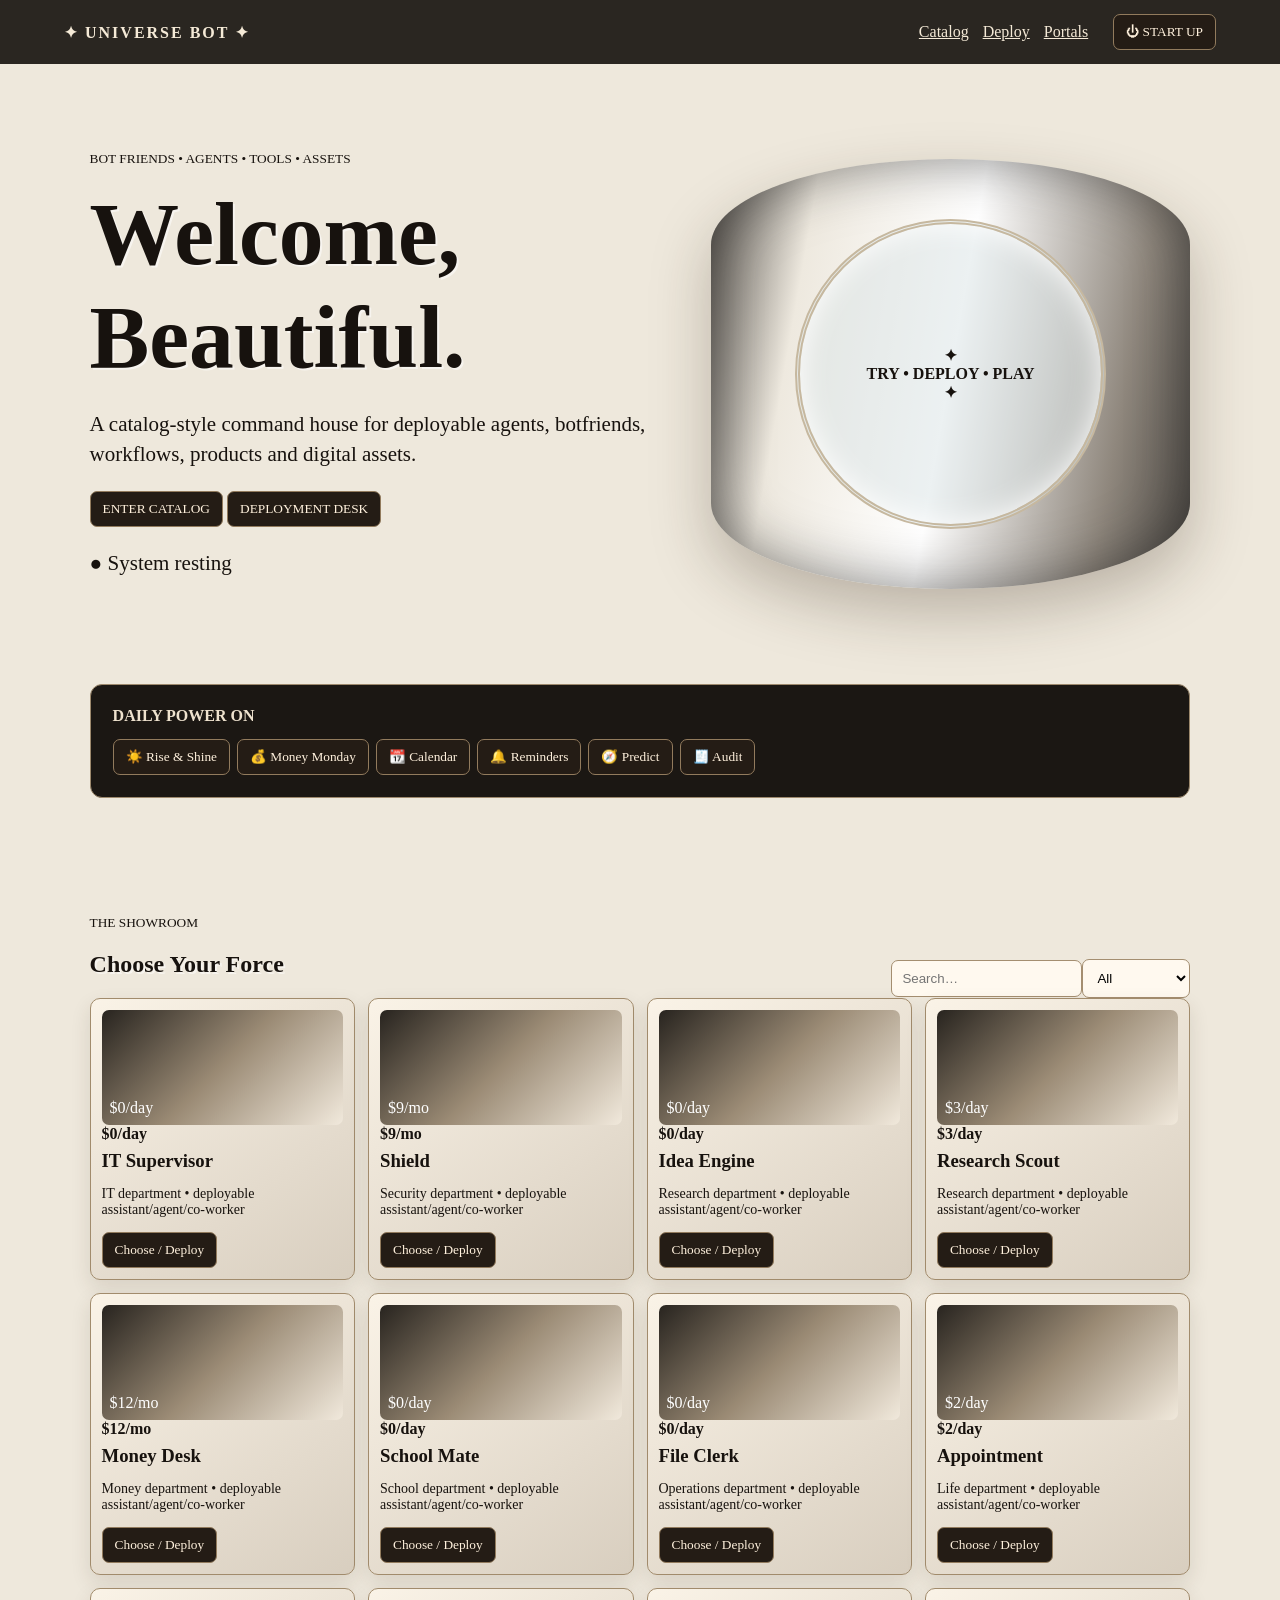
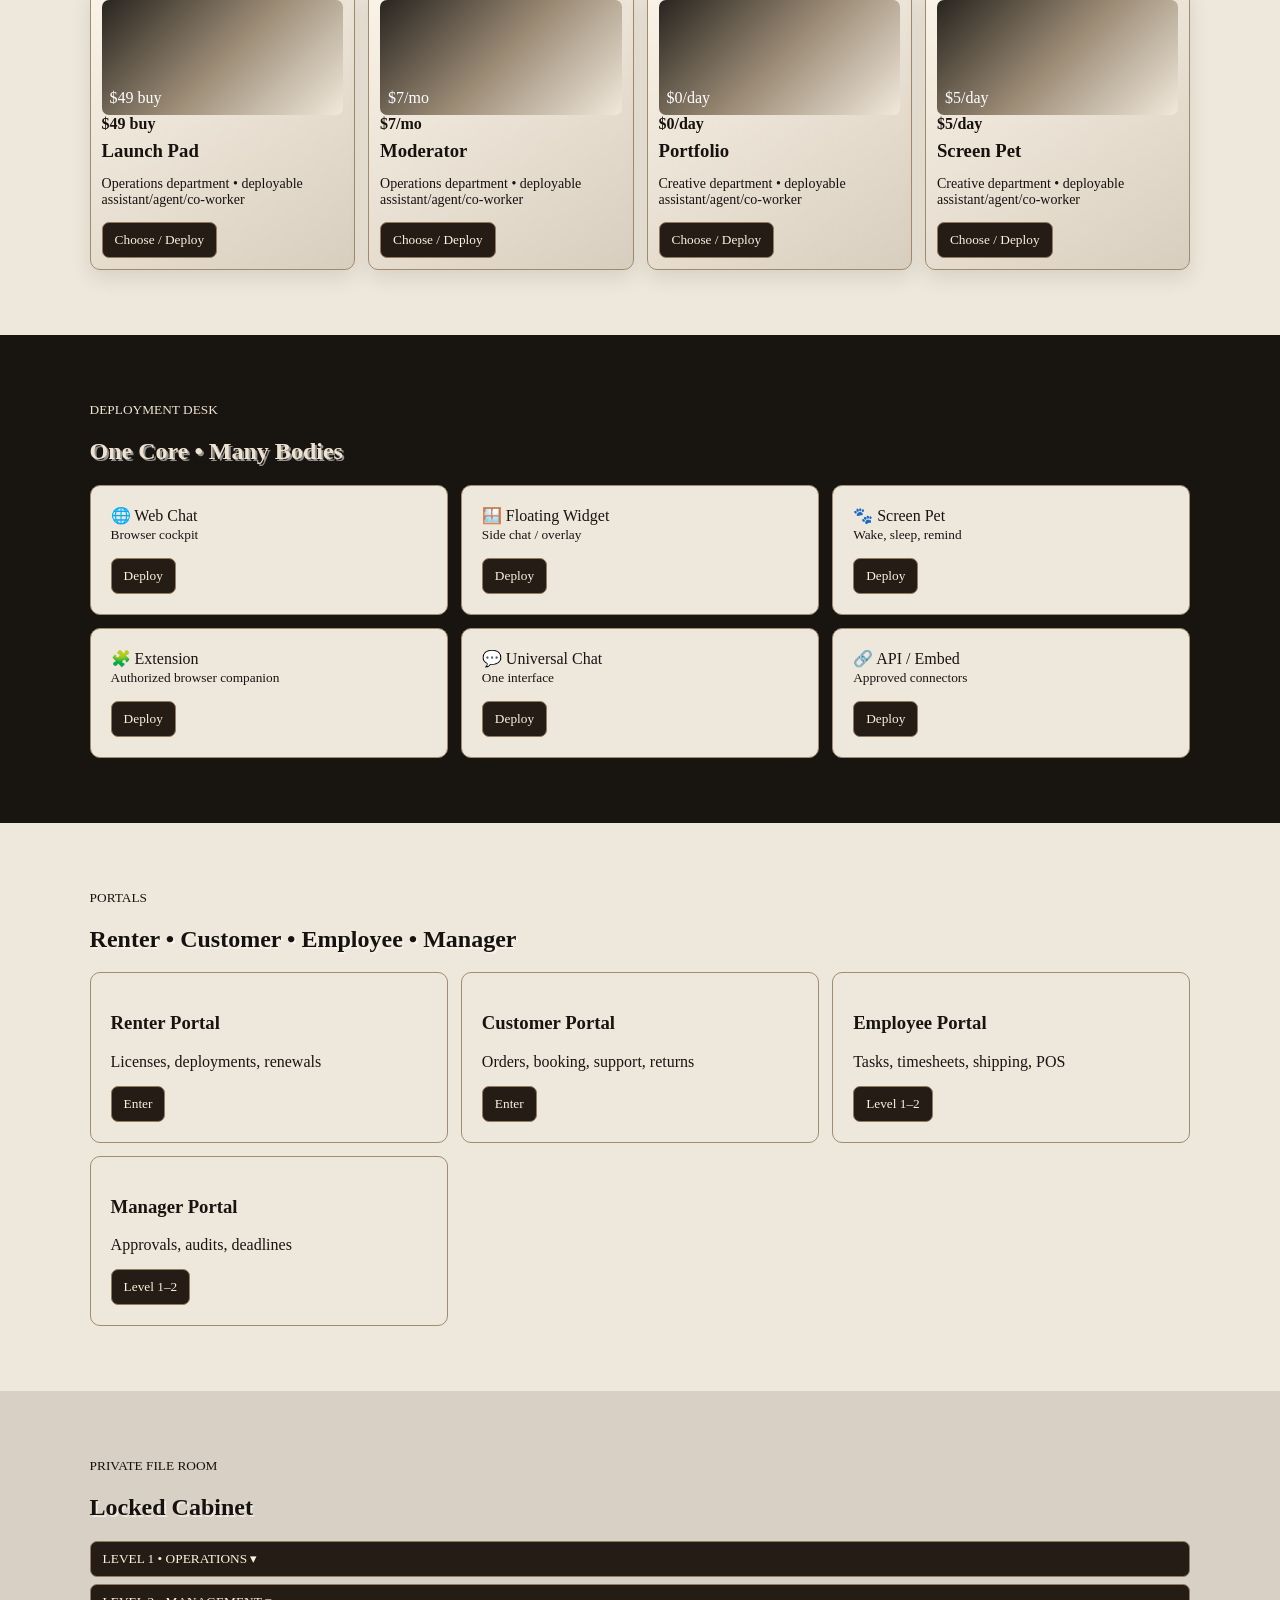
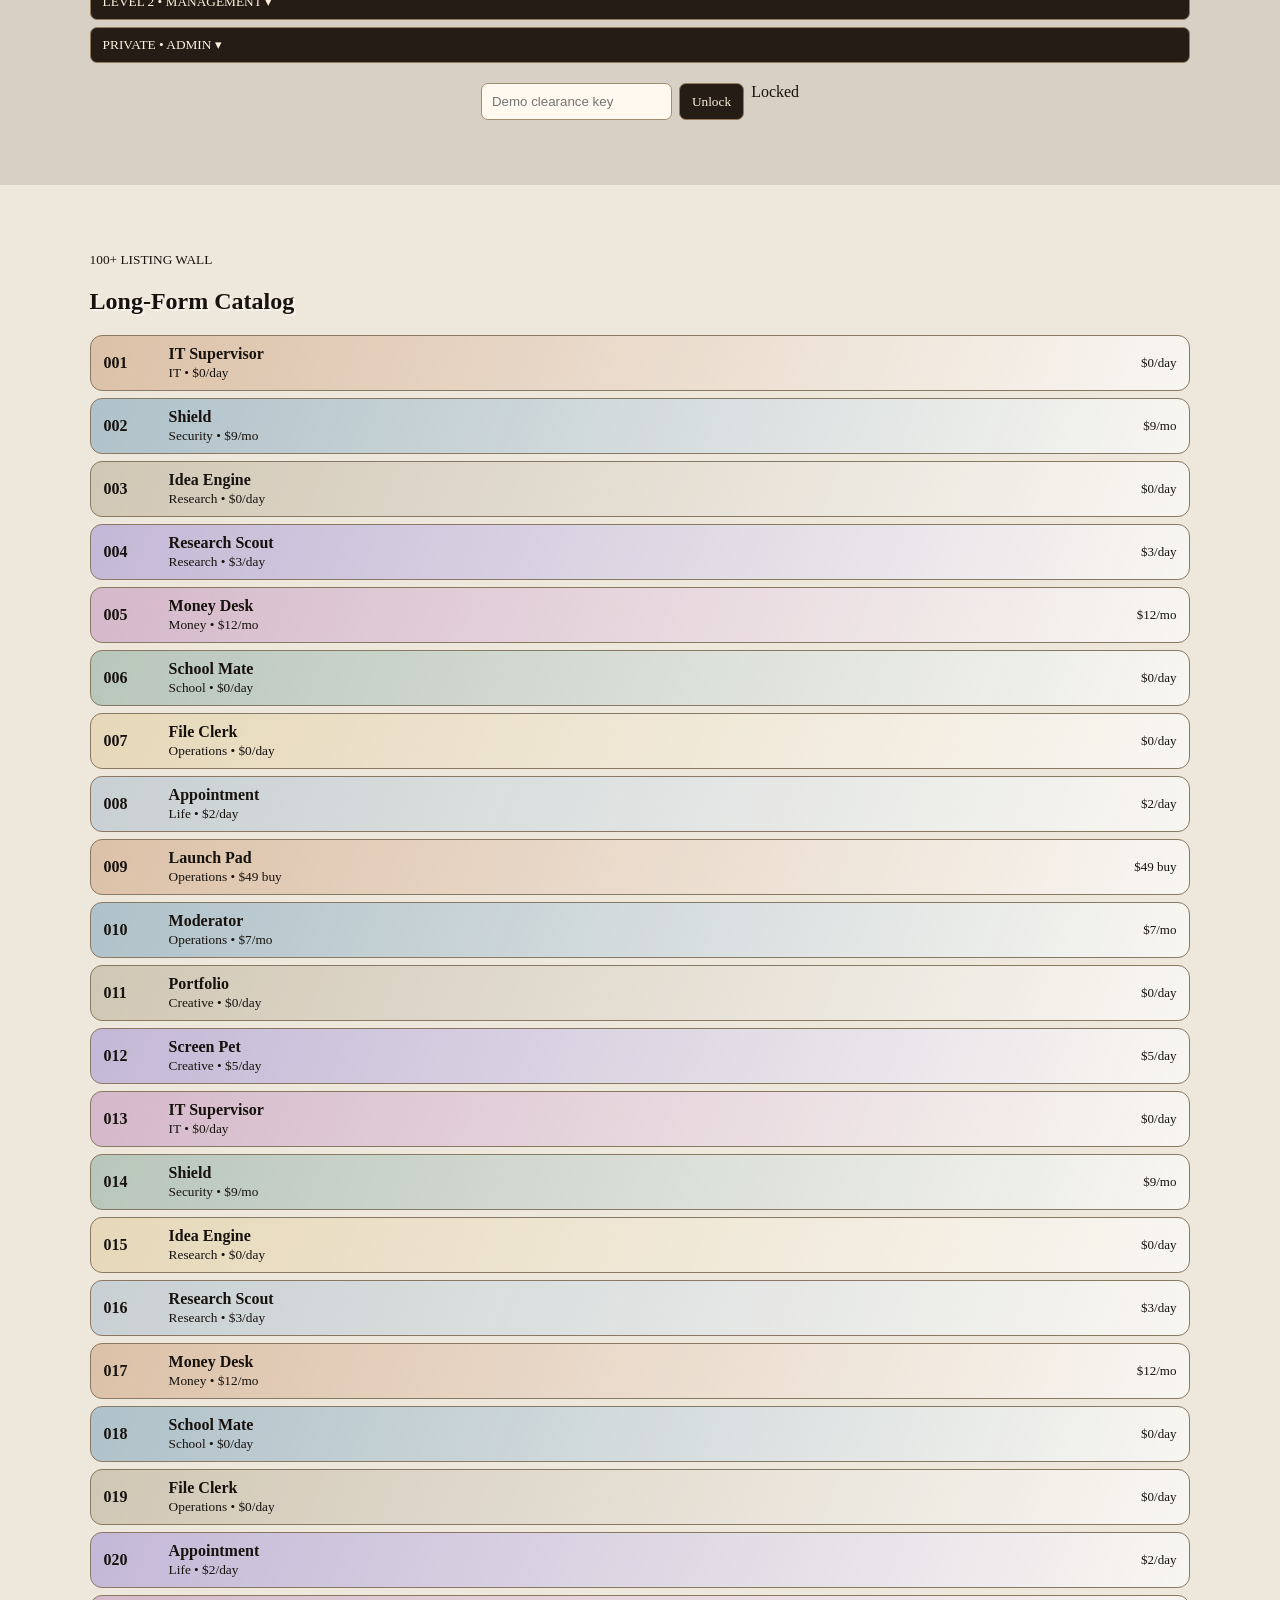
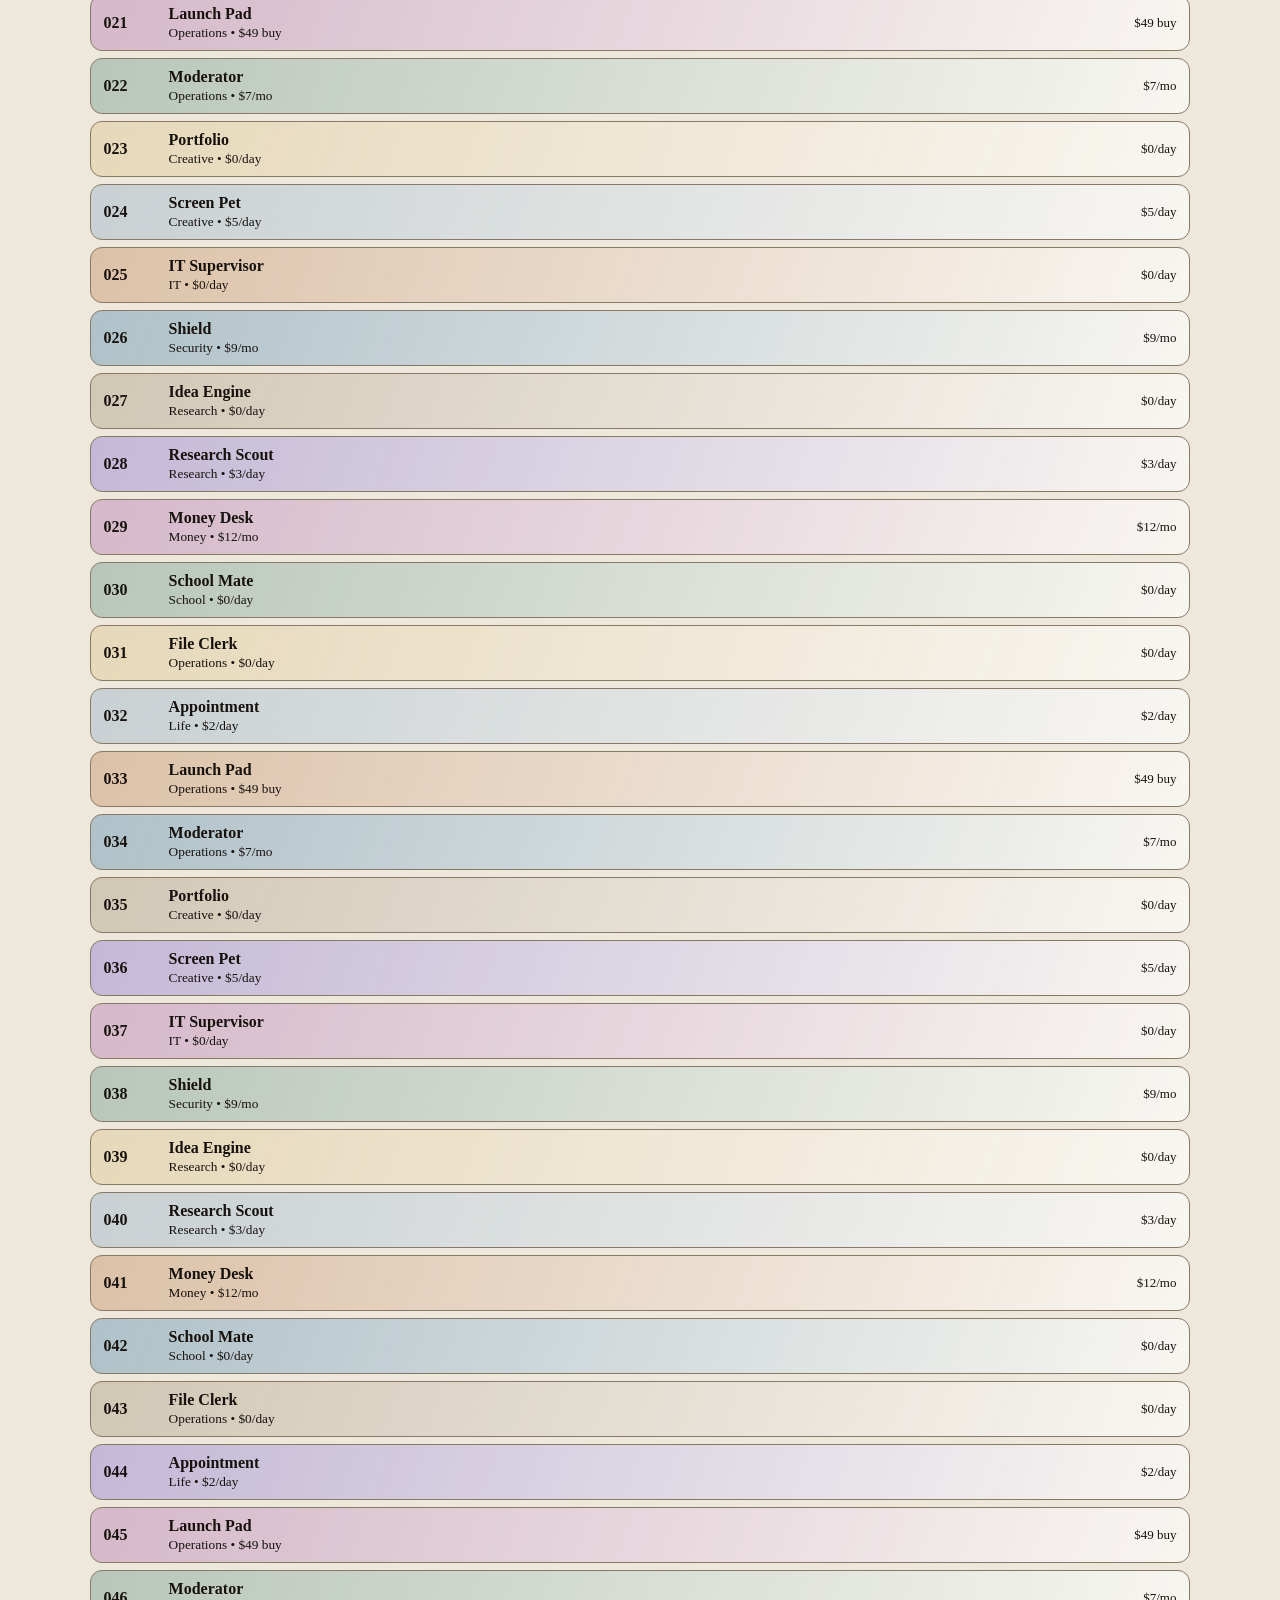
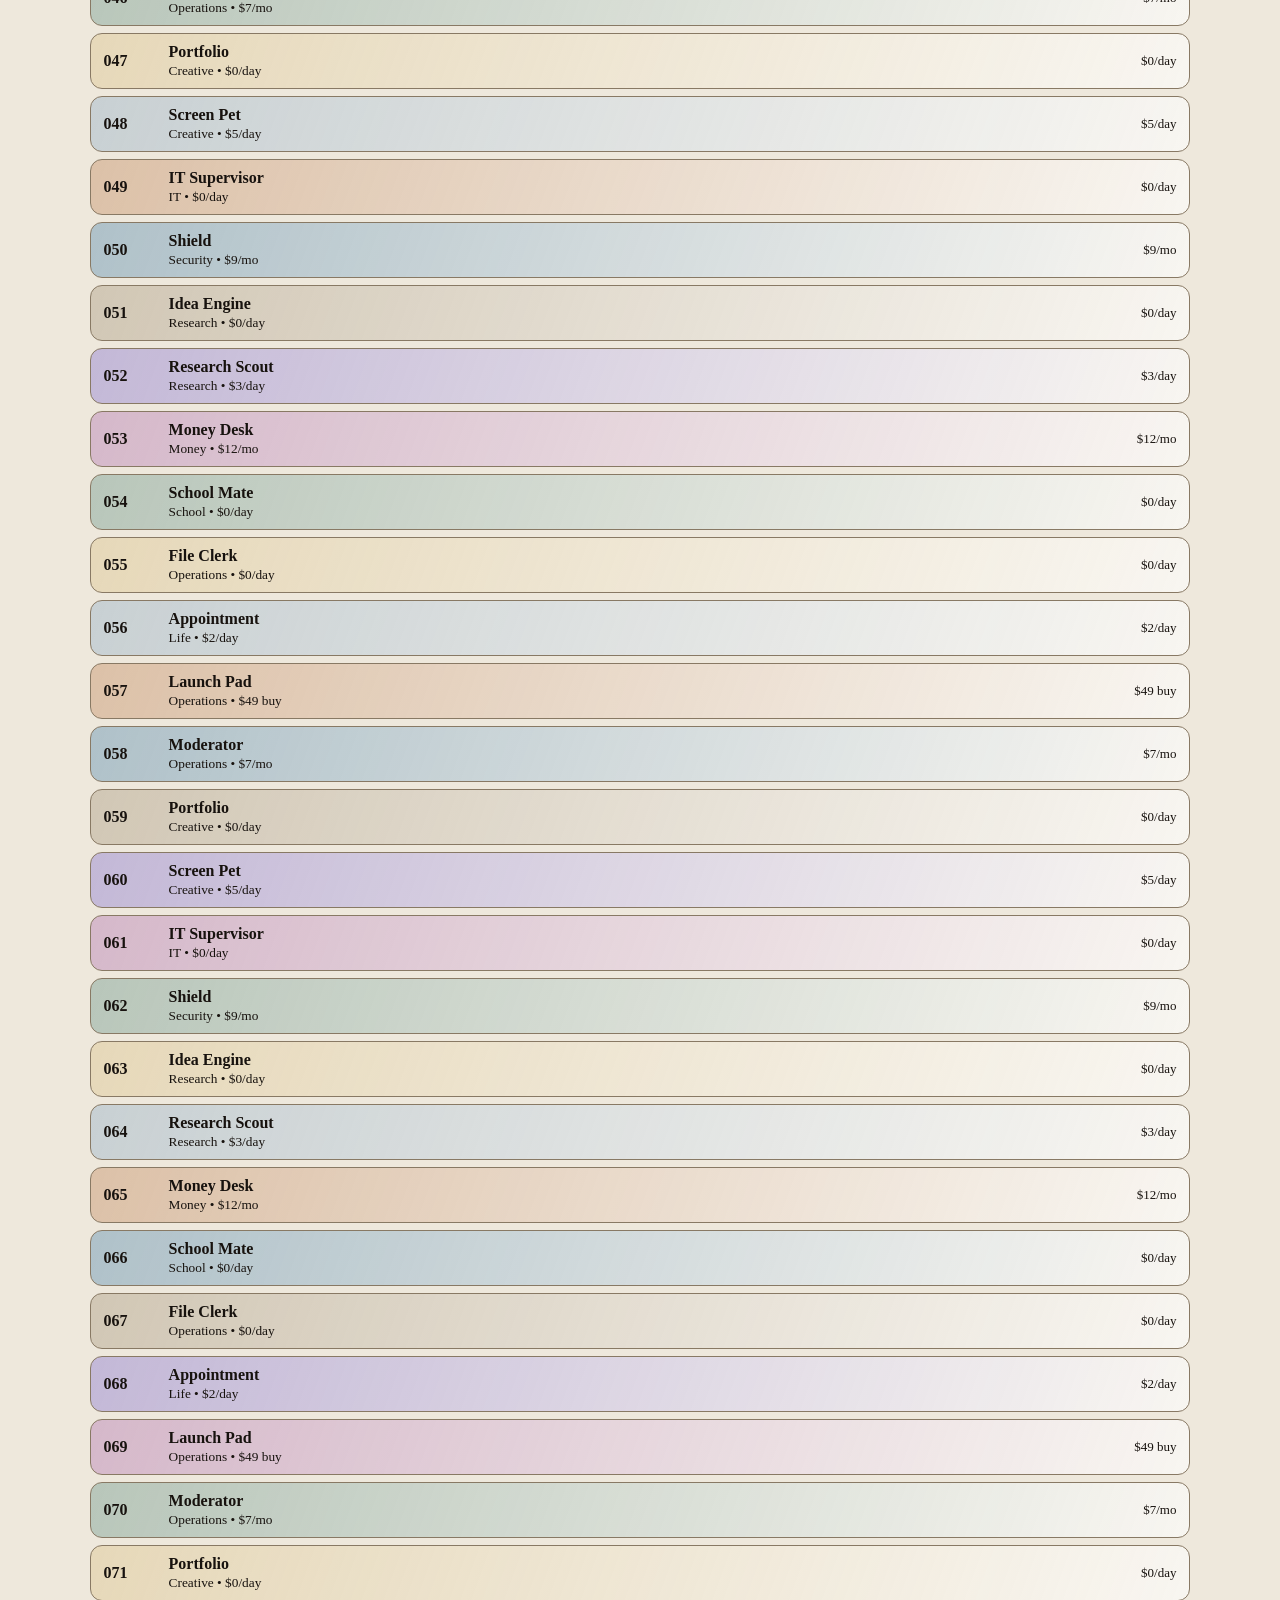
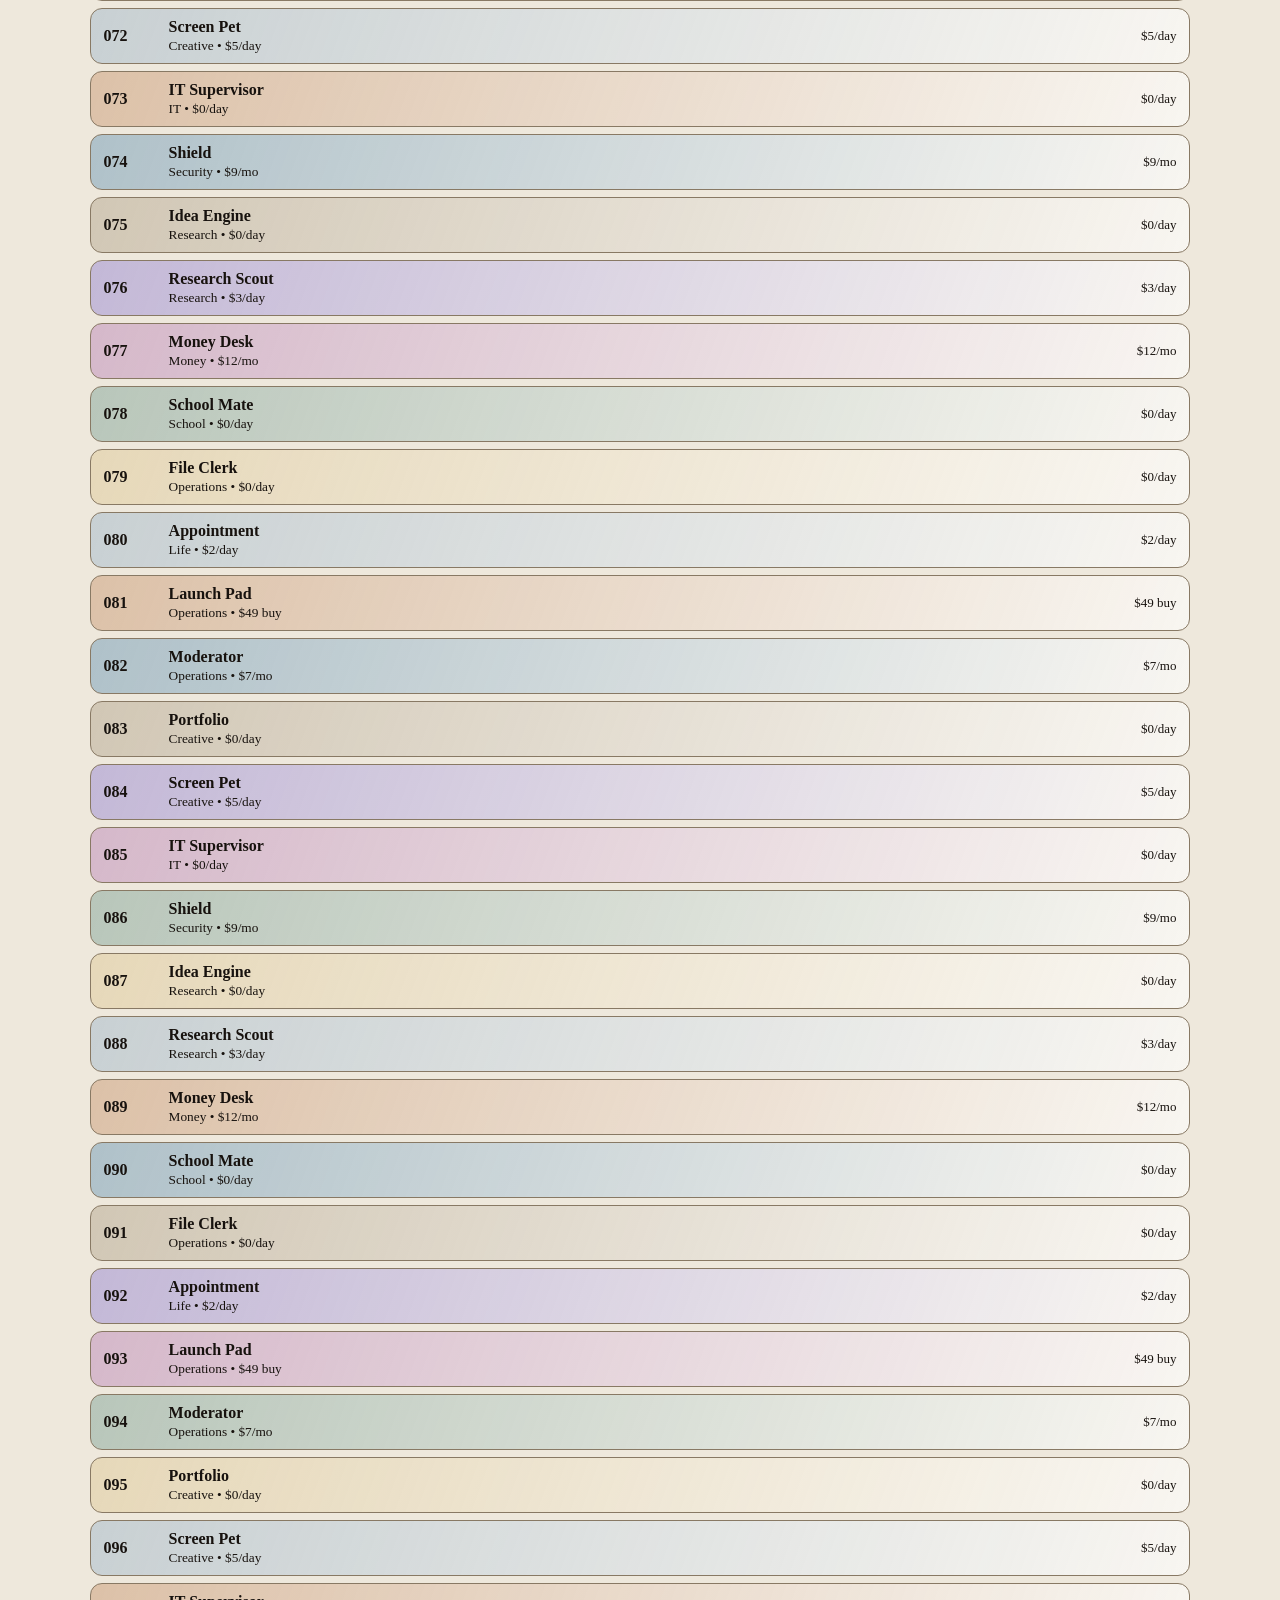
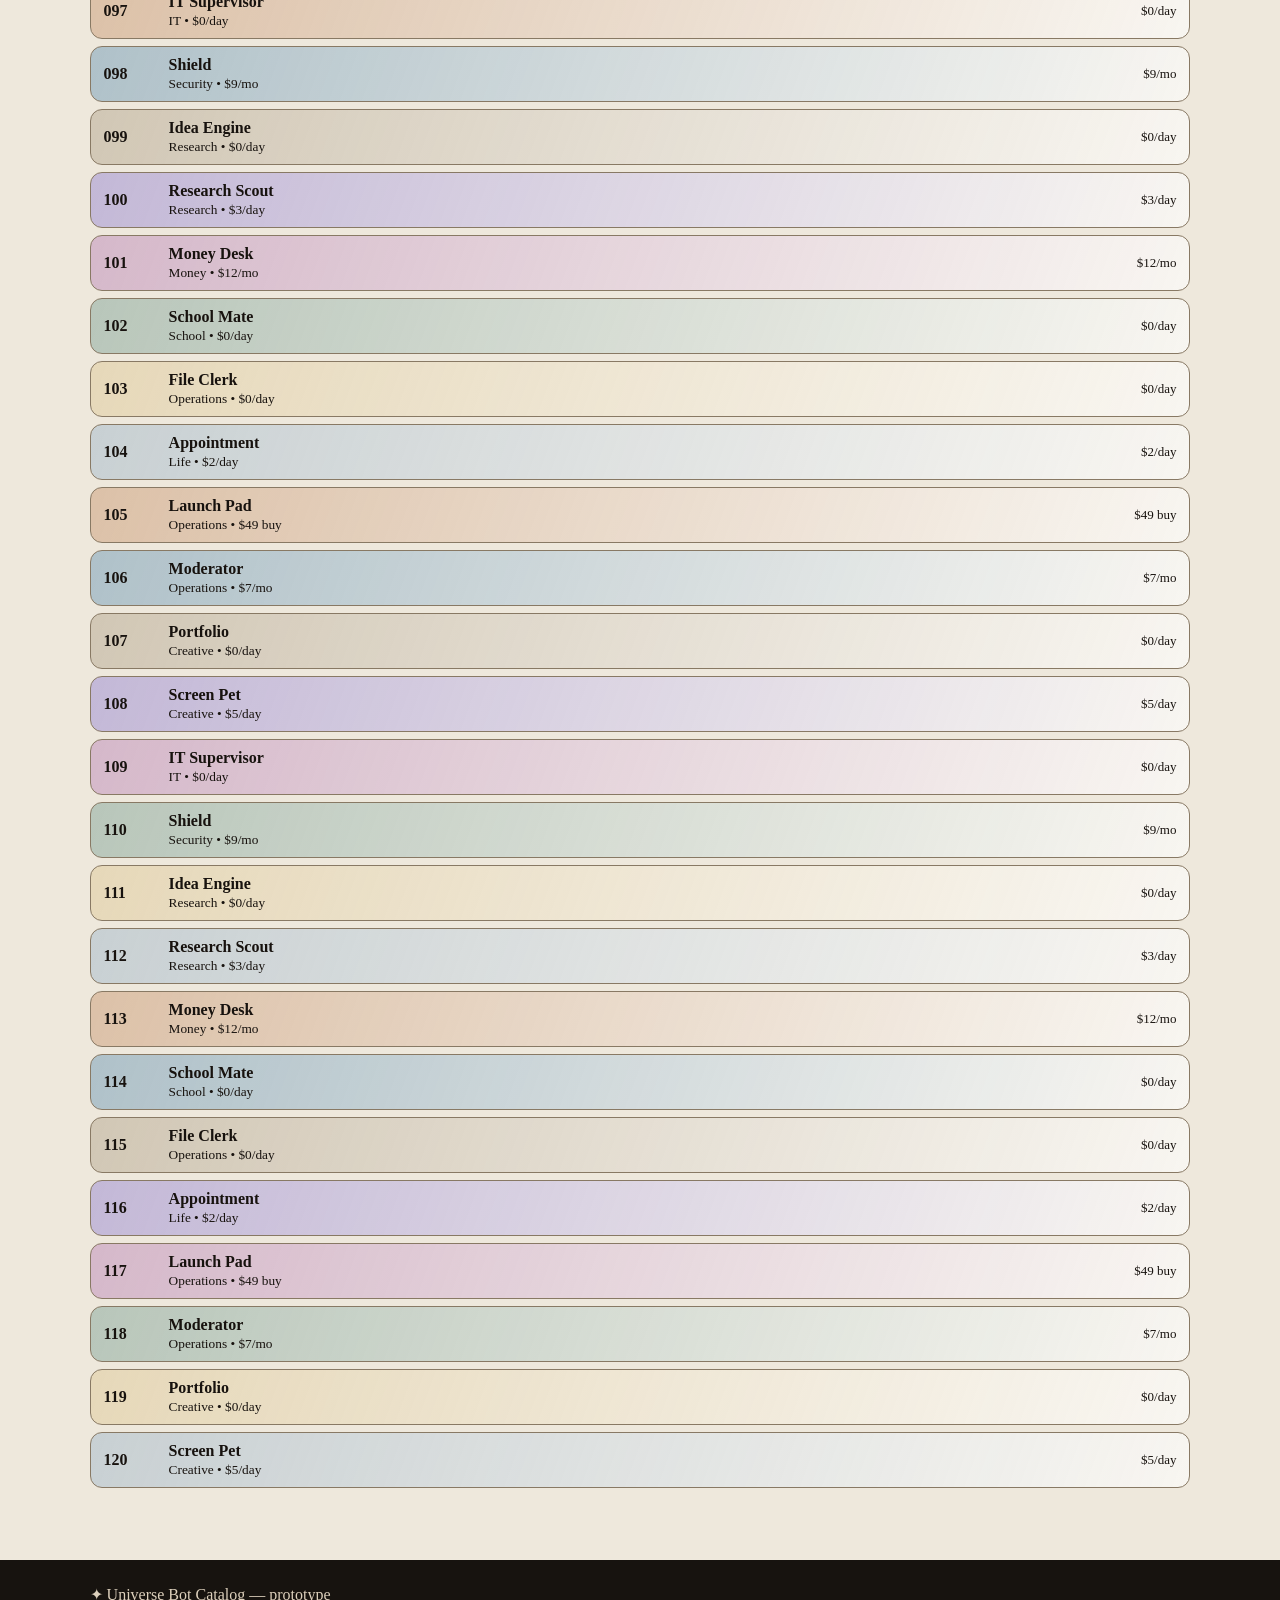
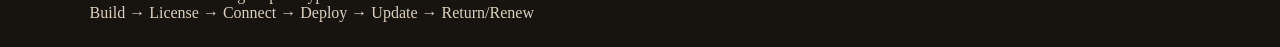
==== index.html @ 4df7a63f "Add files via upload FIRST ONE  NUMBER 1" ====
<!doctype html><html><head><meta charset="utf-8"><meta name="viewport" content="width=device-width,initial-scale=1"><title>Universe Bot Catalog</title><link rel="stylesheet" href="style.css"></head><body>
<header><b>✦ UNIVERSE BOT ✦</b><nav><a href="#catalog">Catalog</a><a href="#deploy">Deploy</a><a href="#portal">Portals</a></nav><button id="power">⏻ START UP</button></header>
<section class="hero"><div><small>BOT FRIENDS • AGENTS • TOOLS • ASSETS</small><h1>Welcome, Beautiful.</h1><p>A catalog-style command house for deployable agents, botfriends, workflows, products and digital assets.</p><button onclick="go('catalog')">ENTER CATALOG</button> <button onclick="go('deploy')">DEPLOYMENT DESK</button><p id="status">● System resting</p></div><div class="cylinder"><div>✦<br>TRY • DEPLOY • PLAY<br>✦</div></div></section>
<section class="command"><b>DAILY POWER ON</b><div><button>☀️ Rise & Shine</button><button>💰 Money Monday</button><button>📆 Calendar</button><button>🔔 Reminders</button><button>🧭 Predict</button><button>🧾 Audit</button></div></section>
<section id="catalog"><div class="head"><div><small>THE SHOWROOM</small><h2>Choose Your Force</h2></div><div><input id="q" placeholder="Search…"><select id="cat"><option value="">All</option><option>IT</option><option>Security</option><option>Research</option><option>Money</option><option>School</option><option>Operations</option><option>Creative</option><option>Life</option></select></div></div><div class="cards" id="cards"></div></section>
<section id="deploy" class="dark"><small>DEPLOYMENT DESK</small><h2>One Core • Many Bodies</h2><div class="grid"><article>🌐 Web Chat<br><small>Browser cockpit</small><button>Deploy</button></article><article>🪟 Floating Widget<br><small>Side chat / overlay</small><button>Deploy</button></article><article>🐾 Screen Pet<br><small>Wake, sleep, remind</small><button>Deploy</button></article><article>🧩 Extension<br><small>Authorized browser companion</small><button>Deploy</button></article><article>💬 Universal Chat<br><small>One interface</small><button>Deploy</button></article><article>🔗 API / Embed<br><small>Approved connectors</small><button>Deploy</button></article></div></section>
<section id="portal"><small>PORTALS</small><h2>Renter • Customer • Employee • Manager</h2><div class="grid"><article><h3>Renter Portal</h3>Licenses, deployments, renewals<button>Enter</button></article><article><h3>Customer Portal</h3>Orders, booking, support, returns<button>Enter</button></article><article><h3>Employee Portal</h3>Tasks, timesheets, shipping, POS<button>Level 1–2</button></article><article><h3>Manager Portal</h3>Approvals, audits, deadlines<button>Level 1–2</button></article></div></section>
<section class="cabinet"><small>PRIVATE FILE ROOM</small><h2>Locked Cabinet</h2><div id="drawers"></div><div class="clear"><input id="key" type="password" placeholder="Demo clearance key"><button id="unlock">Unlock</button><span id="msg">Locked</span></div></section>
<section><small>100+ LISTING WALL</small><h2>Long-Form Catalog</h2><div id="listings"></div></section>
<footer>✦ Universe Bot Catalog — prototype<br>Build → License → Connect → Deploy → Update → Return/Renew</footer>
<script src="app.js"></script></body></html>
---- style.css ----
*{box-sizing:border-box}html{scroll-behavior:smooth}body{margin:0;background:#eee8dc;color:#17120e;font-family:Georgia,serif}header{position:sticky;top:0;z-index:5;display:flex;gap:18px;align-items:center;padding:14px 5%;background:#17130fe8;color:#f5ead7}header b{margin-right:auto;letter-spacing:2px}header a{color:#f5ead7;margin:0 7px}button{background:#241c15;color:#fff1dd;border:1px solid #927b5d;border-radius:7px;padding:9px 12px;cursor:pointer;font-family:inherit}.hero{min-height:620px;display:grid;grid-template-columns:1.1fr .9fr;gap:35px;align-items:center;padding:70px 7%}.hero h1,h2{font-family:Georgia,serif;text-shadow:2px 2px #fff8}.hero h1{font-size:clamp(48px,7vw,90px);margin:15px 0}.hero p{font-size:21px;line-height:1.45}.cylinder{height:430px;border-radius:50%/20%;background:linear-gradient(100deg,#55504a,#eee9df 20%,#fff 50%,#8f877d 82%,#4b4742);display:grid;place-items:center;box-shadow:inset 0 0 55px #2228,0 25px 60px #30201444}.cylinder div{width:65%;height:72%;border-radius:50%;display:grid;place-content:center;text-align:center;background:#dce5e788;border:5px double #c6b89f;box-shadow:inset 0 0 30px #fff;font-weight:bold}.command{margin:0 7% 50px;padding:22px;background:#1b1713;color:#eee2ce;border:1px solid #9d896d;border-radius:12px}.command div{display:flex;gap:7px;flex-wrap:wrap;margin-top:14px}section{padding:65px 7%}.head{display:flex;justify-content:space-between;align-items:end;gap:20px}.head input,.head select,.clear input{padding:10px;border:1px solid #a48e70;border-radius:7px;background:#fff9ef}.cards{display:grid;grid-template-columns:repeat(4,1fr);gap:13px}.card{padding:11px;background:linear-gradient(145deg,#faf3e7,#d8cebf);border:1px solid #a18b6c;border-radius:10px;box-shadow:0 8px 20px #3827171f}.thumb{height:115px;border-radius:7px;background:linear-gradient(135deg,#28241f,#9b8b75,#f1e9dc);display:flex;align-items:end;padding:8px;color:white}.card h3{margin:7px 0 3px}.card p{font-size:14px}.dark{background:#181410;color:#eee3d1}.grid{display:grid;grid-template-columns:repeat(3,1fr);gap:13px}.grid article{background:#eee7dc;color:#181410;padding:20px;border:1px solid #a08c70;border-radius:10px;min-height:130px}.grid button{display:block;margin-top:15px}.cabinet{background:#d8d0c4}.drawer{margin:7px 0}.drawer button{width:100%;text-align:left}.drawer div{display:none;padding:12px;background:#f5eee2;border:1px solid #a18d70}.drawer.open div{display:grid;grid-template-columns:repeat(2,1fr);gap:8px}.clear{display:flex;justify-content:center;gap:7px;margin-top:20px;flex-wrap:wrap}.listing{display:grid;grid-template-columns:55px 1fr 150px;gap:10px;align-items:center;padding:9px 13px;margin:7px 0;border:1px solid #887964;border-radius:12px;min-height:56px}.listing strong{font-weight:bold}.listing .price{text-align:right;font-size:13px}footer{padding:25px 7%;background:#17130f;color:#ddd0bc;display:flex;justify-content:space-between}@media(max-width:900px){.hero{grid-template-columns:1fr}.cards{grid-template-columns:repeat(2,1fr)}.grid{grid-template-columns:1fr 1fr}}@media(max-width:600px){.cards,.grid{grid-template-columns:1fr}.head{flex-direction:column;align-items:start}.hero{padding:45px 5%}section{padding:50px 5%}.listing{grid-template-columns:40px 1fr}.listing .price{text-align:left;grid-column:2}footer{display:block}}
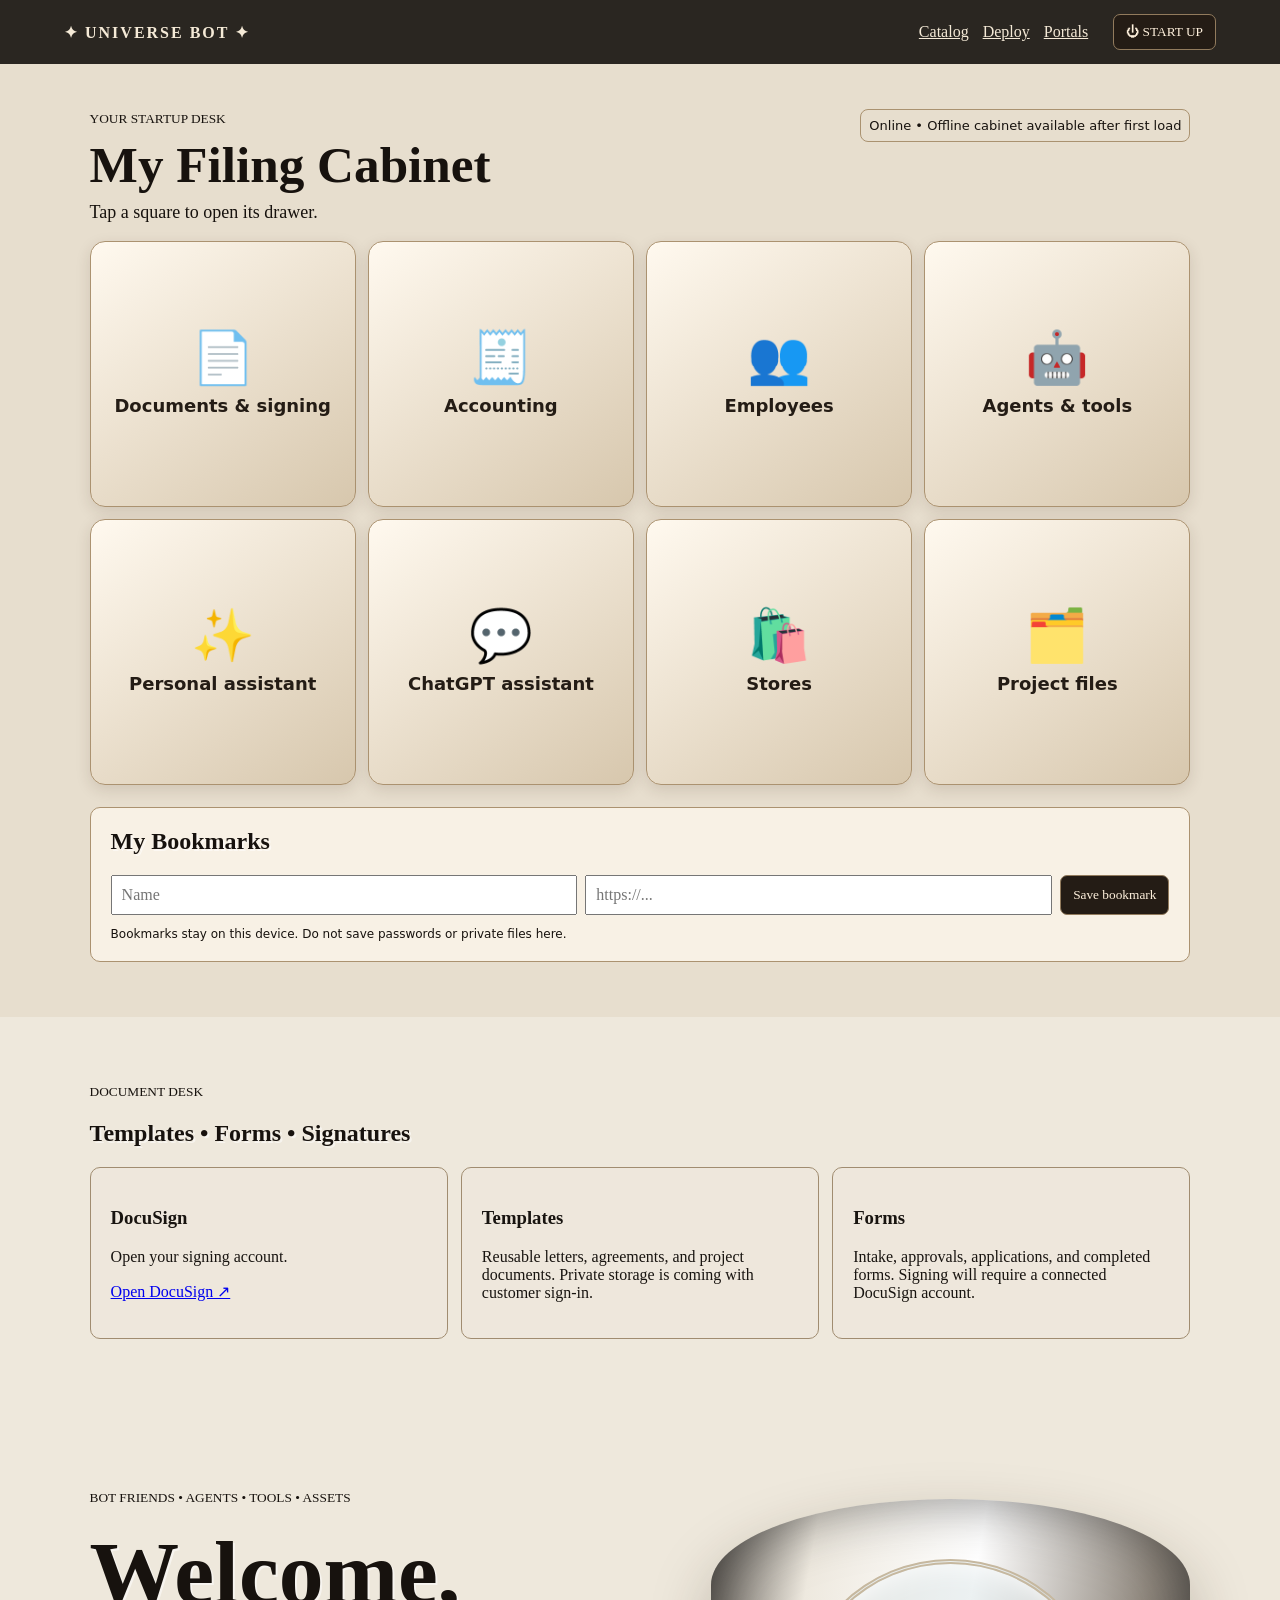
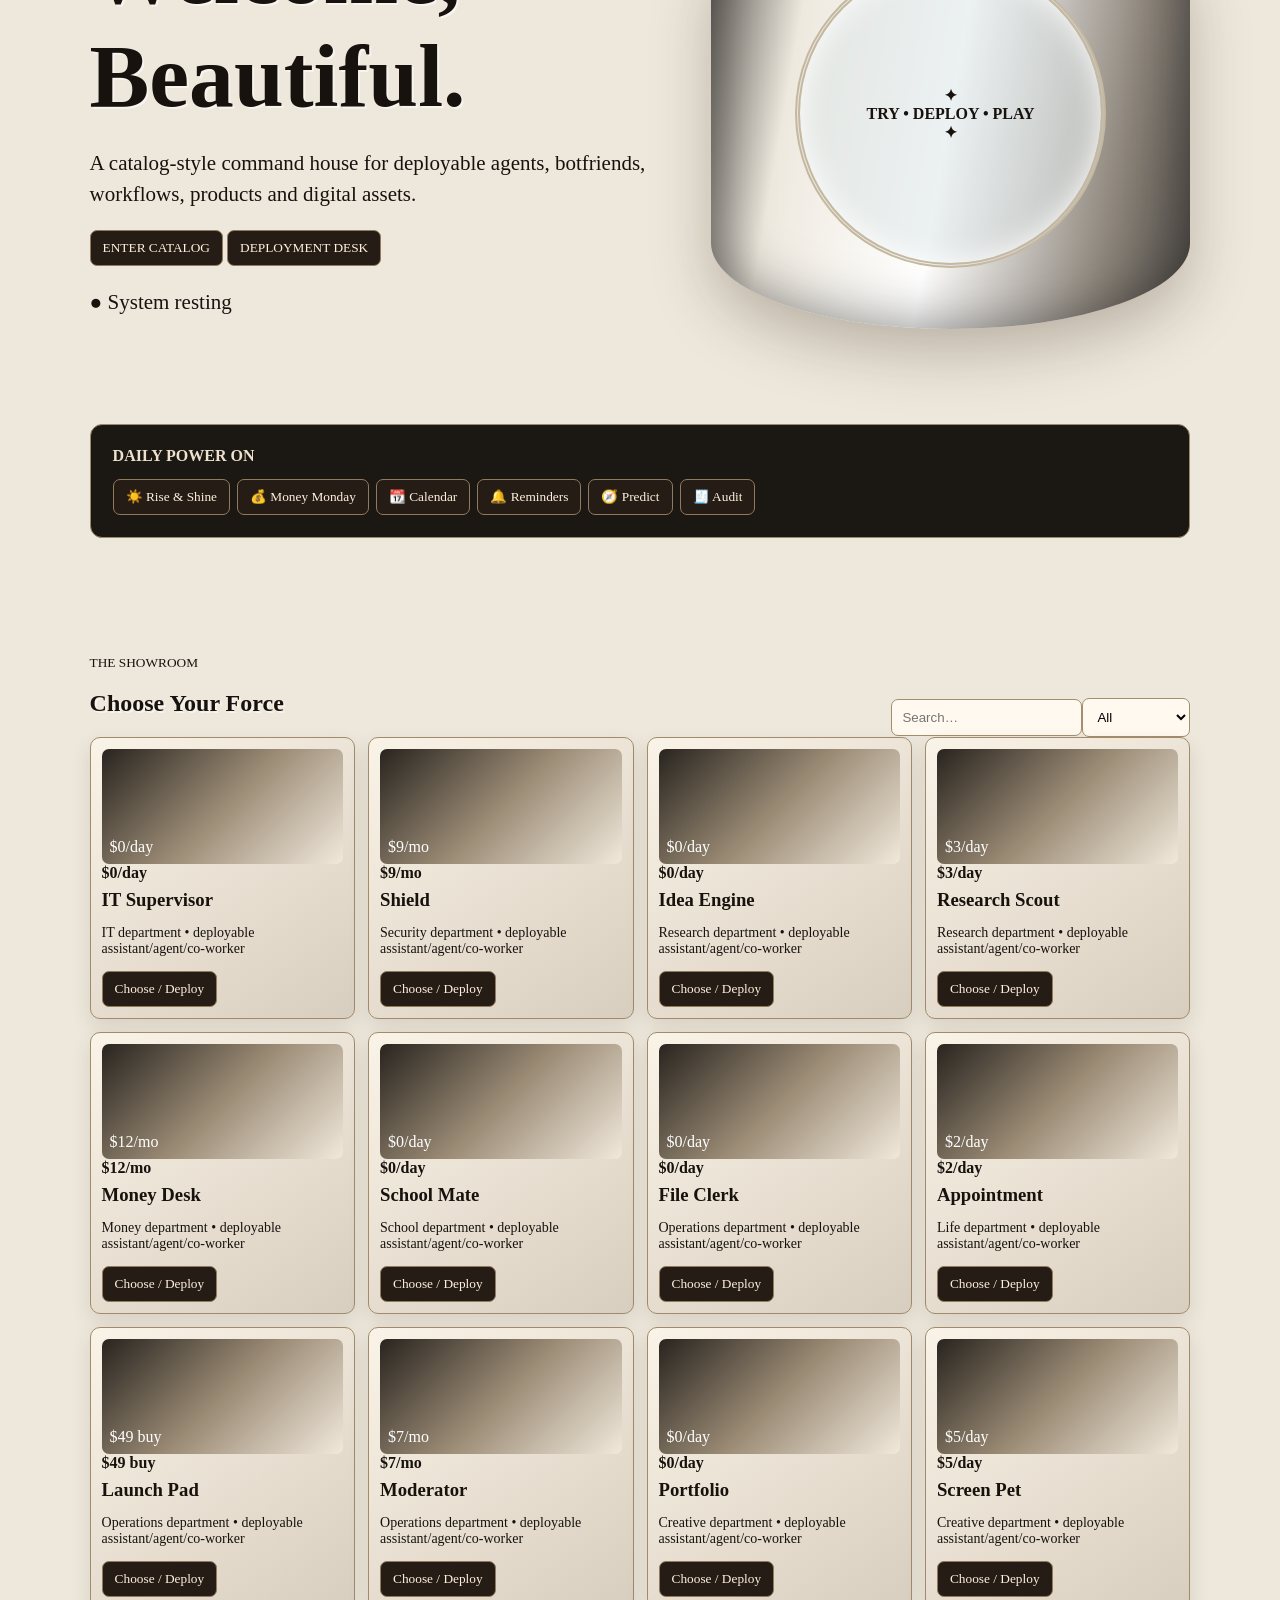
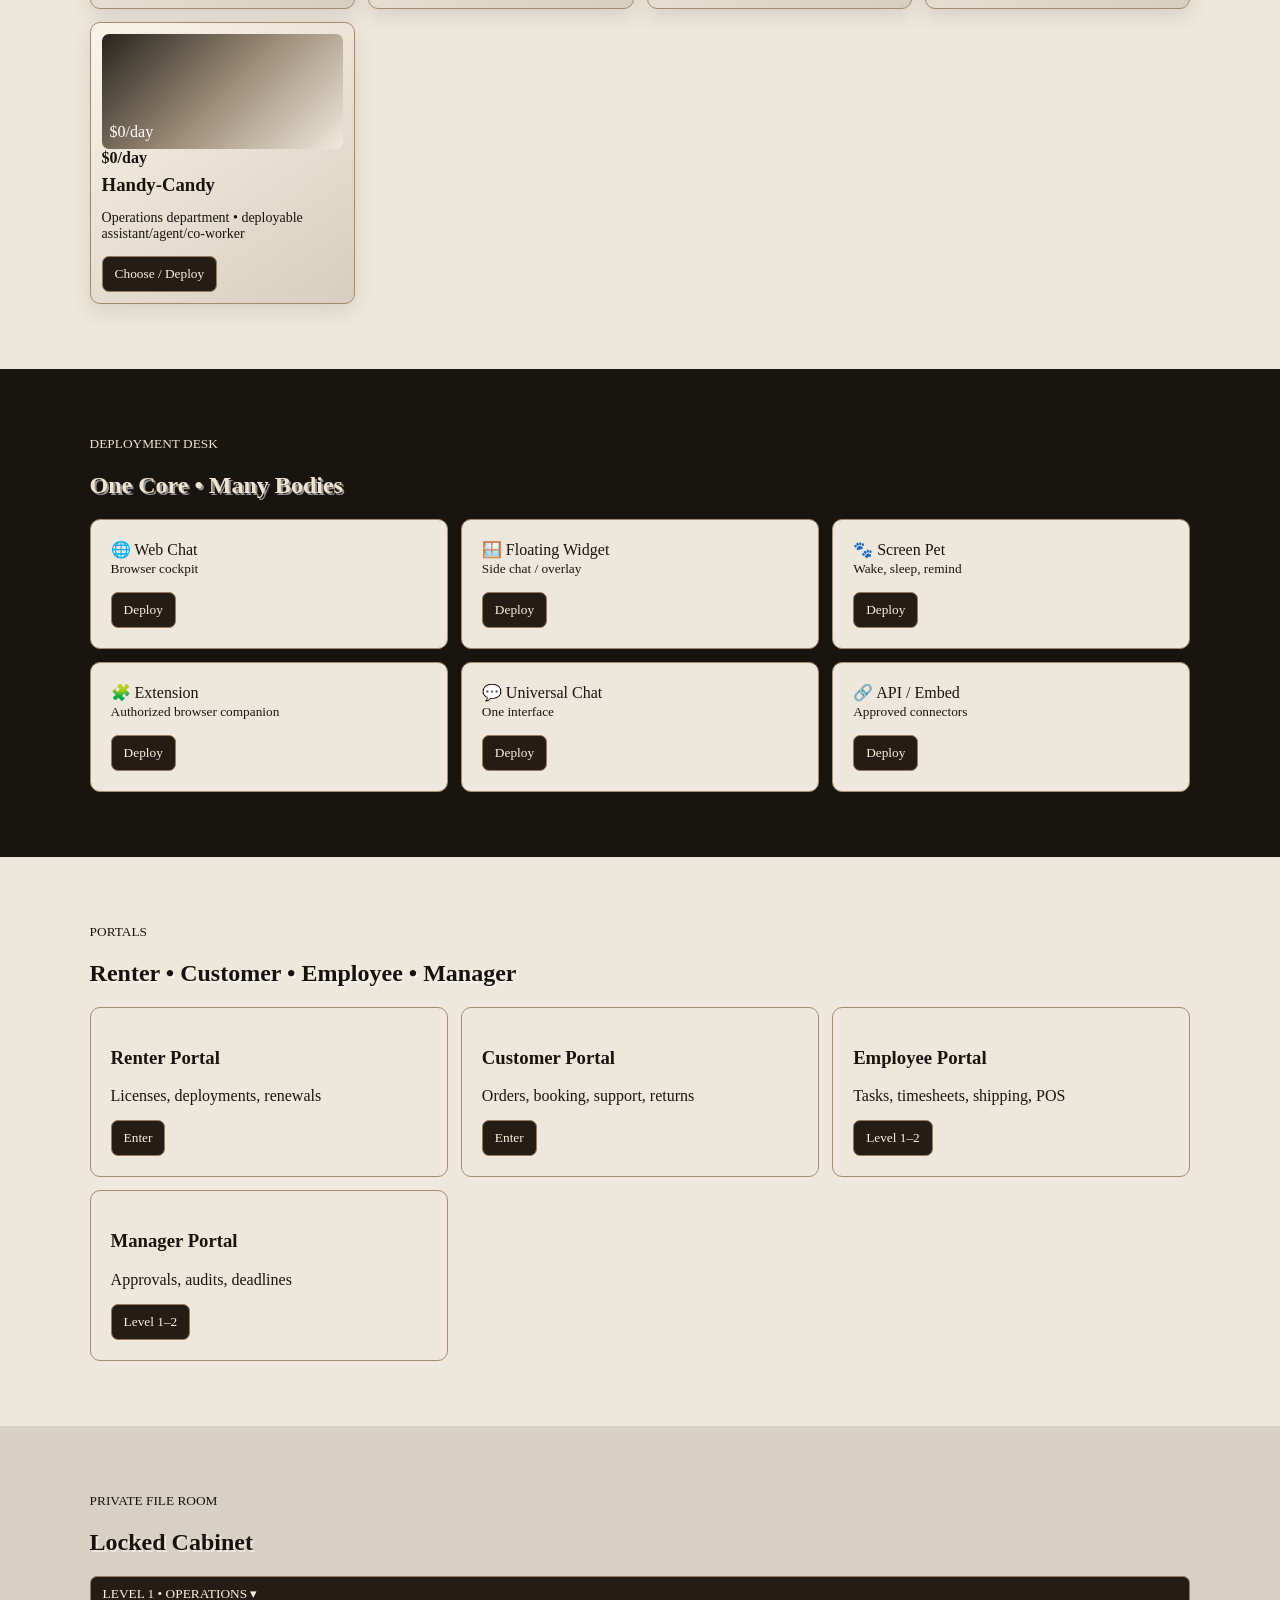
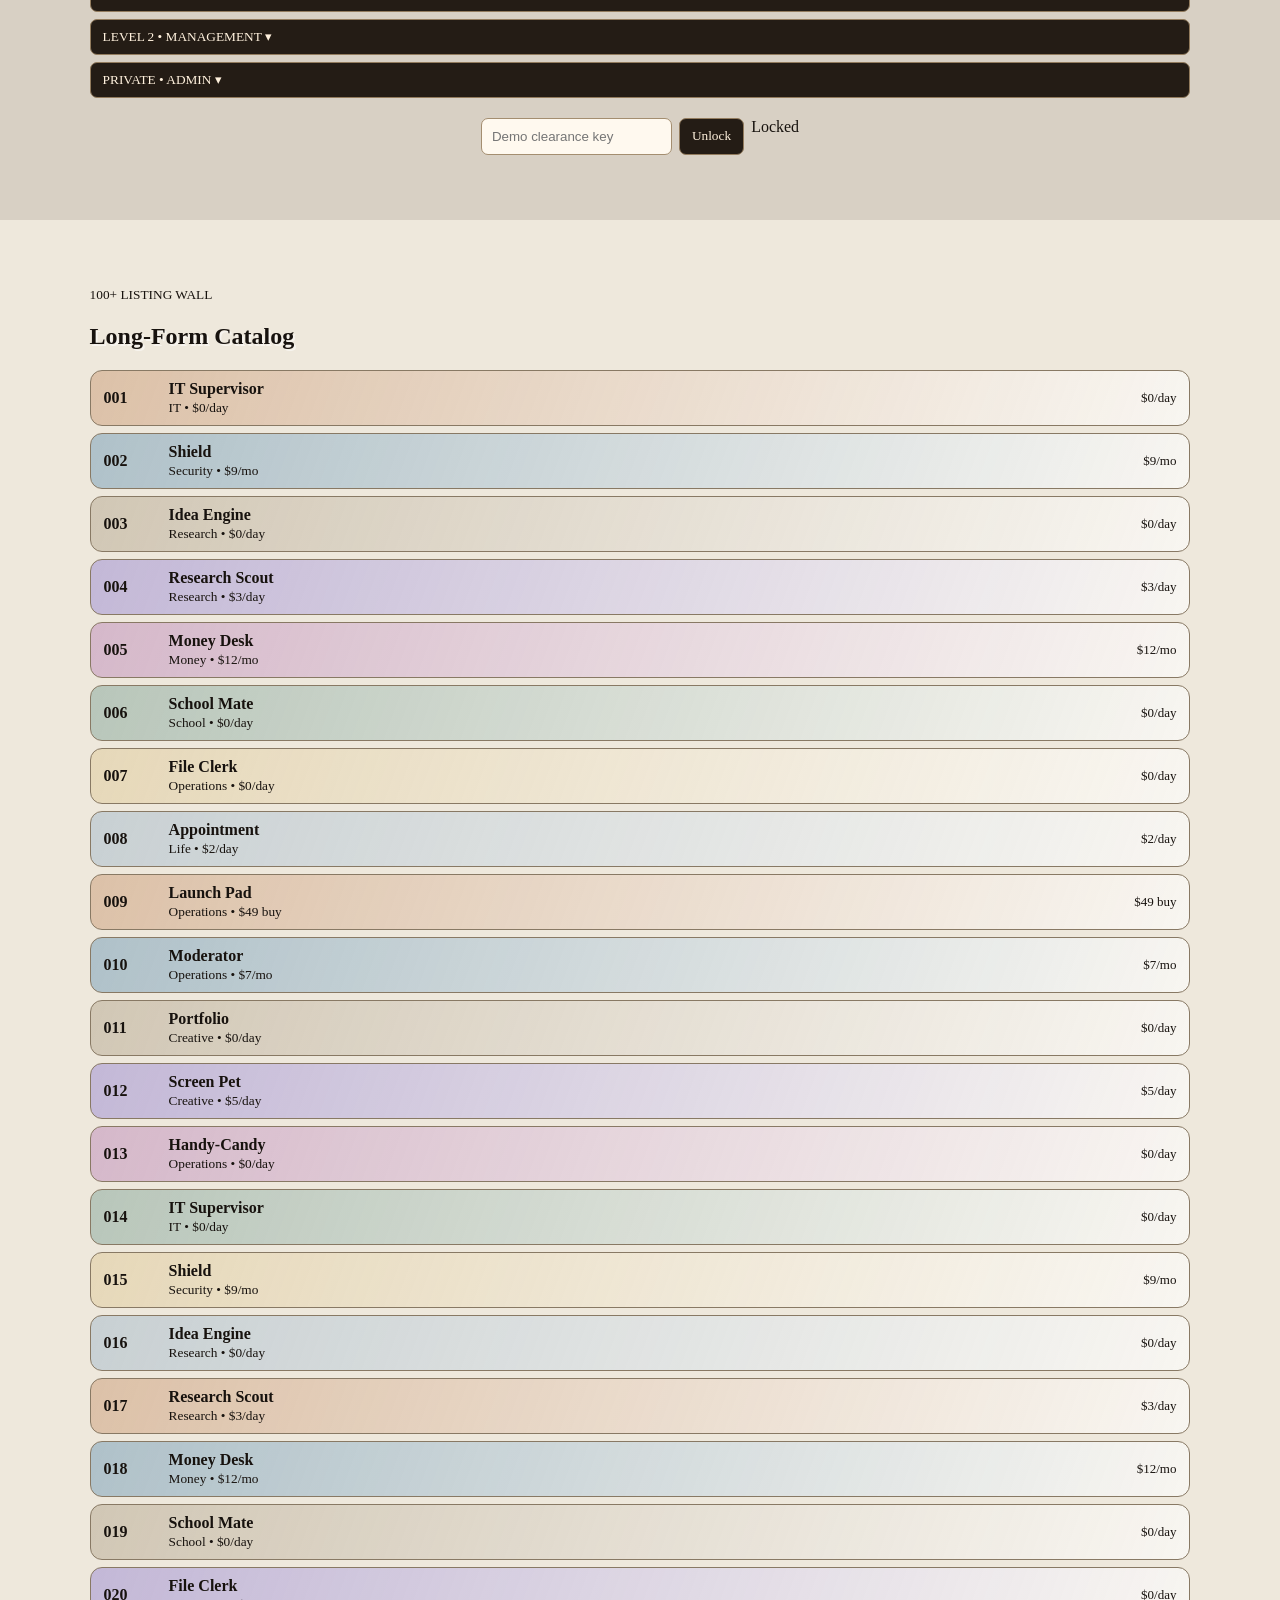
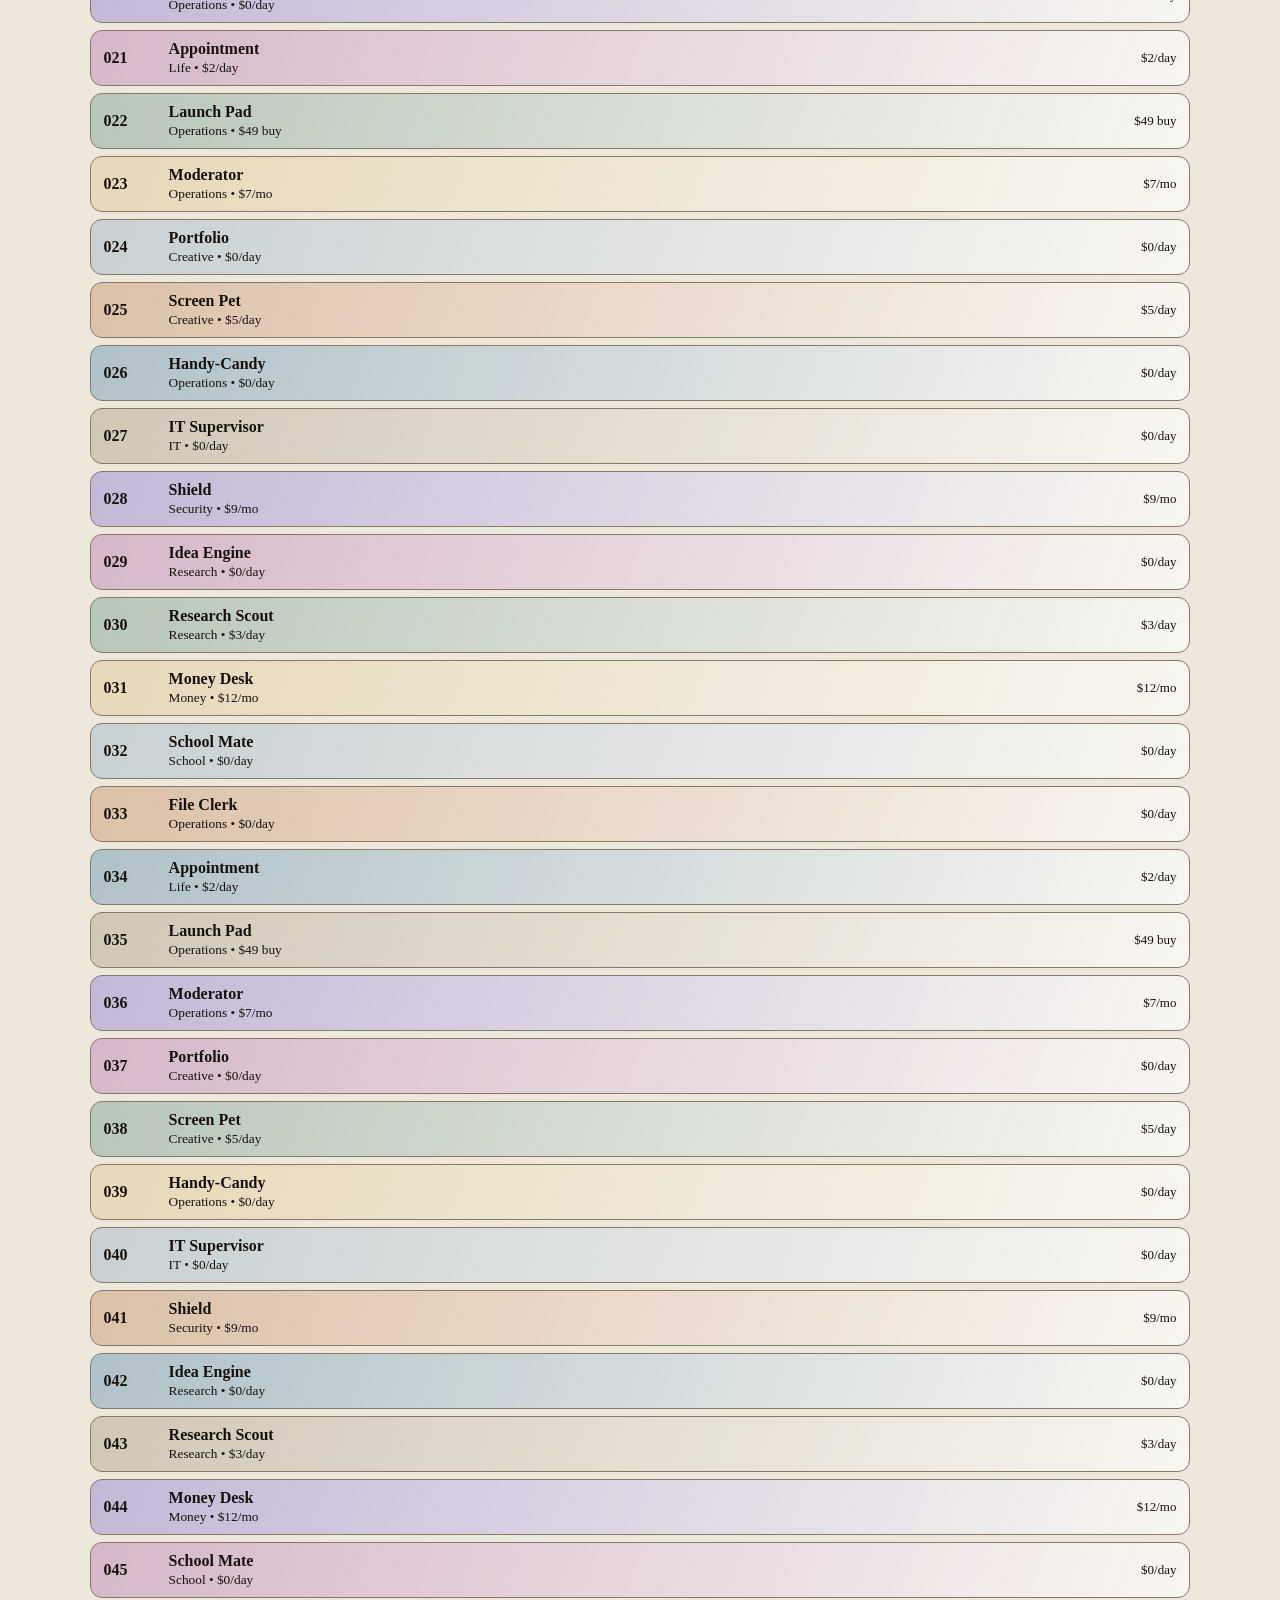
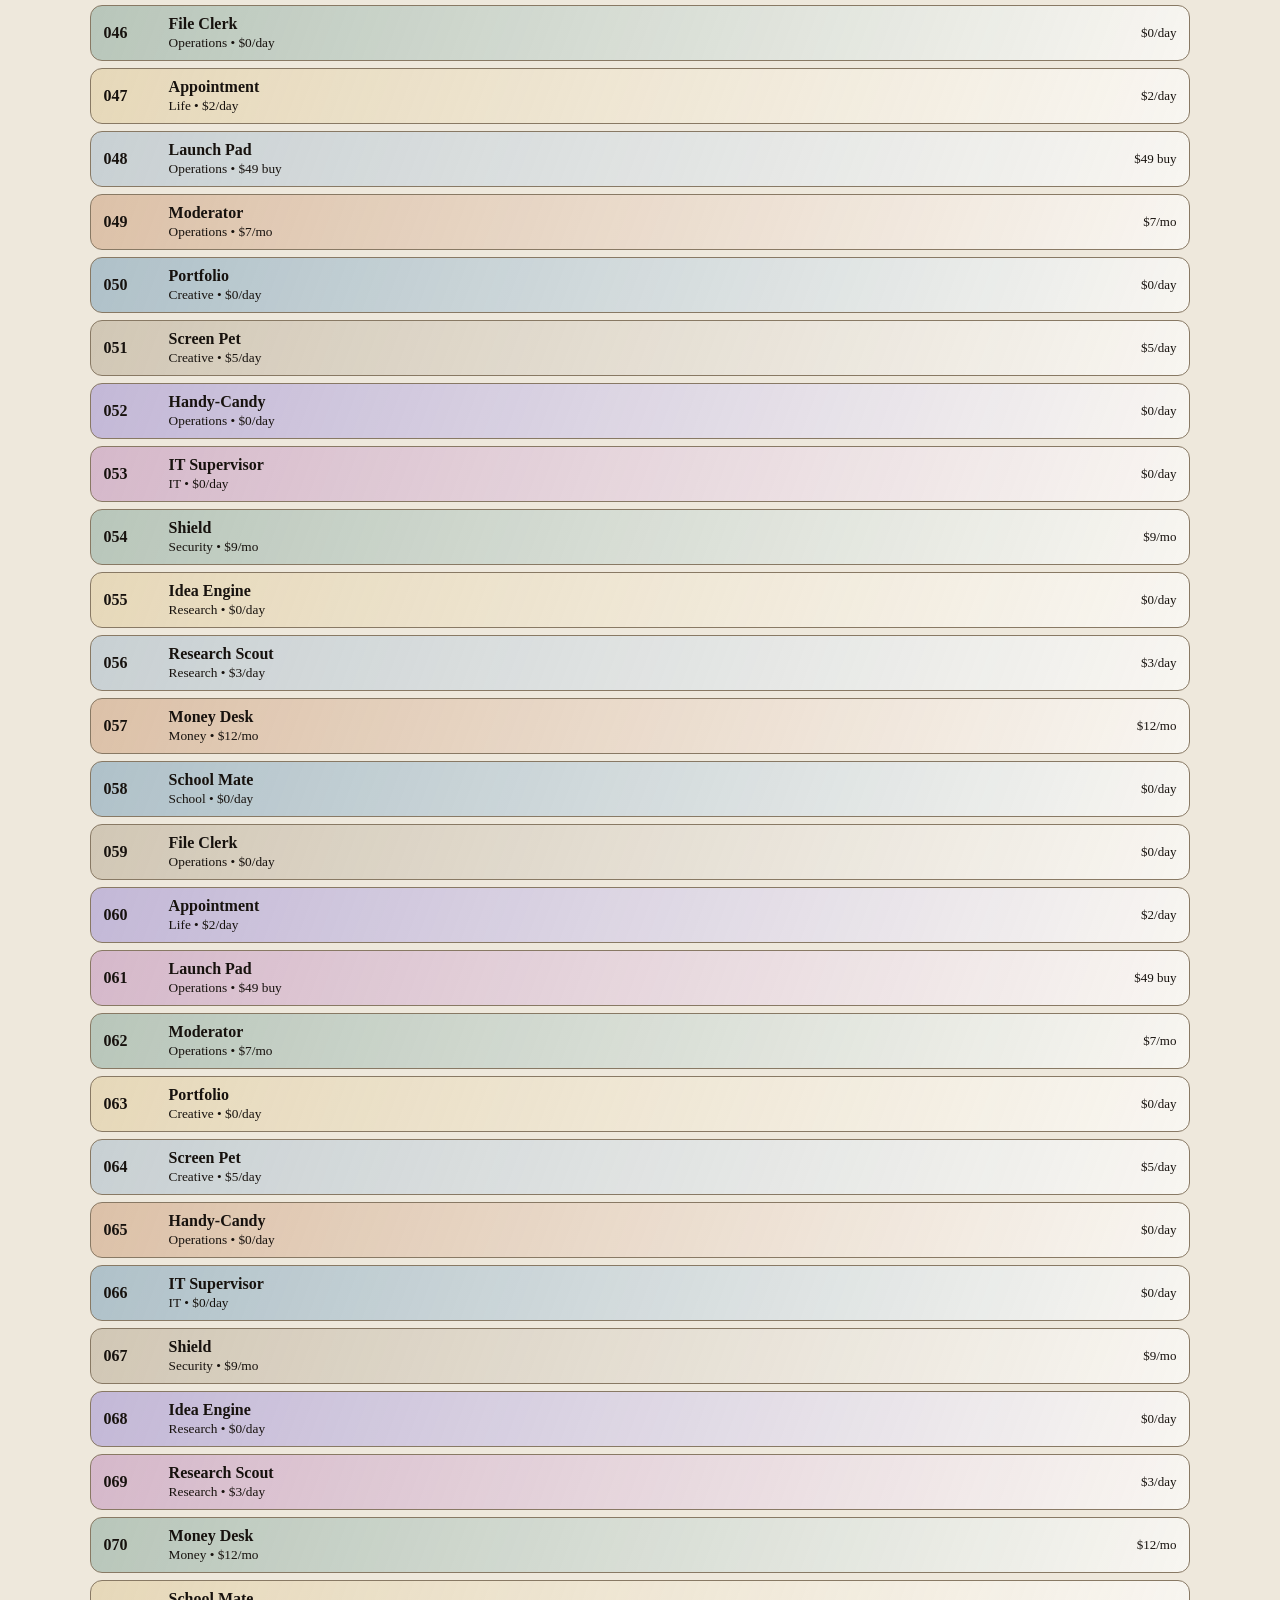
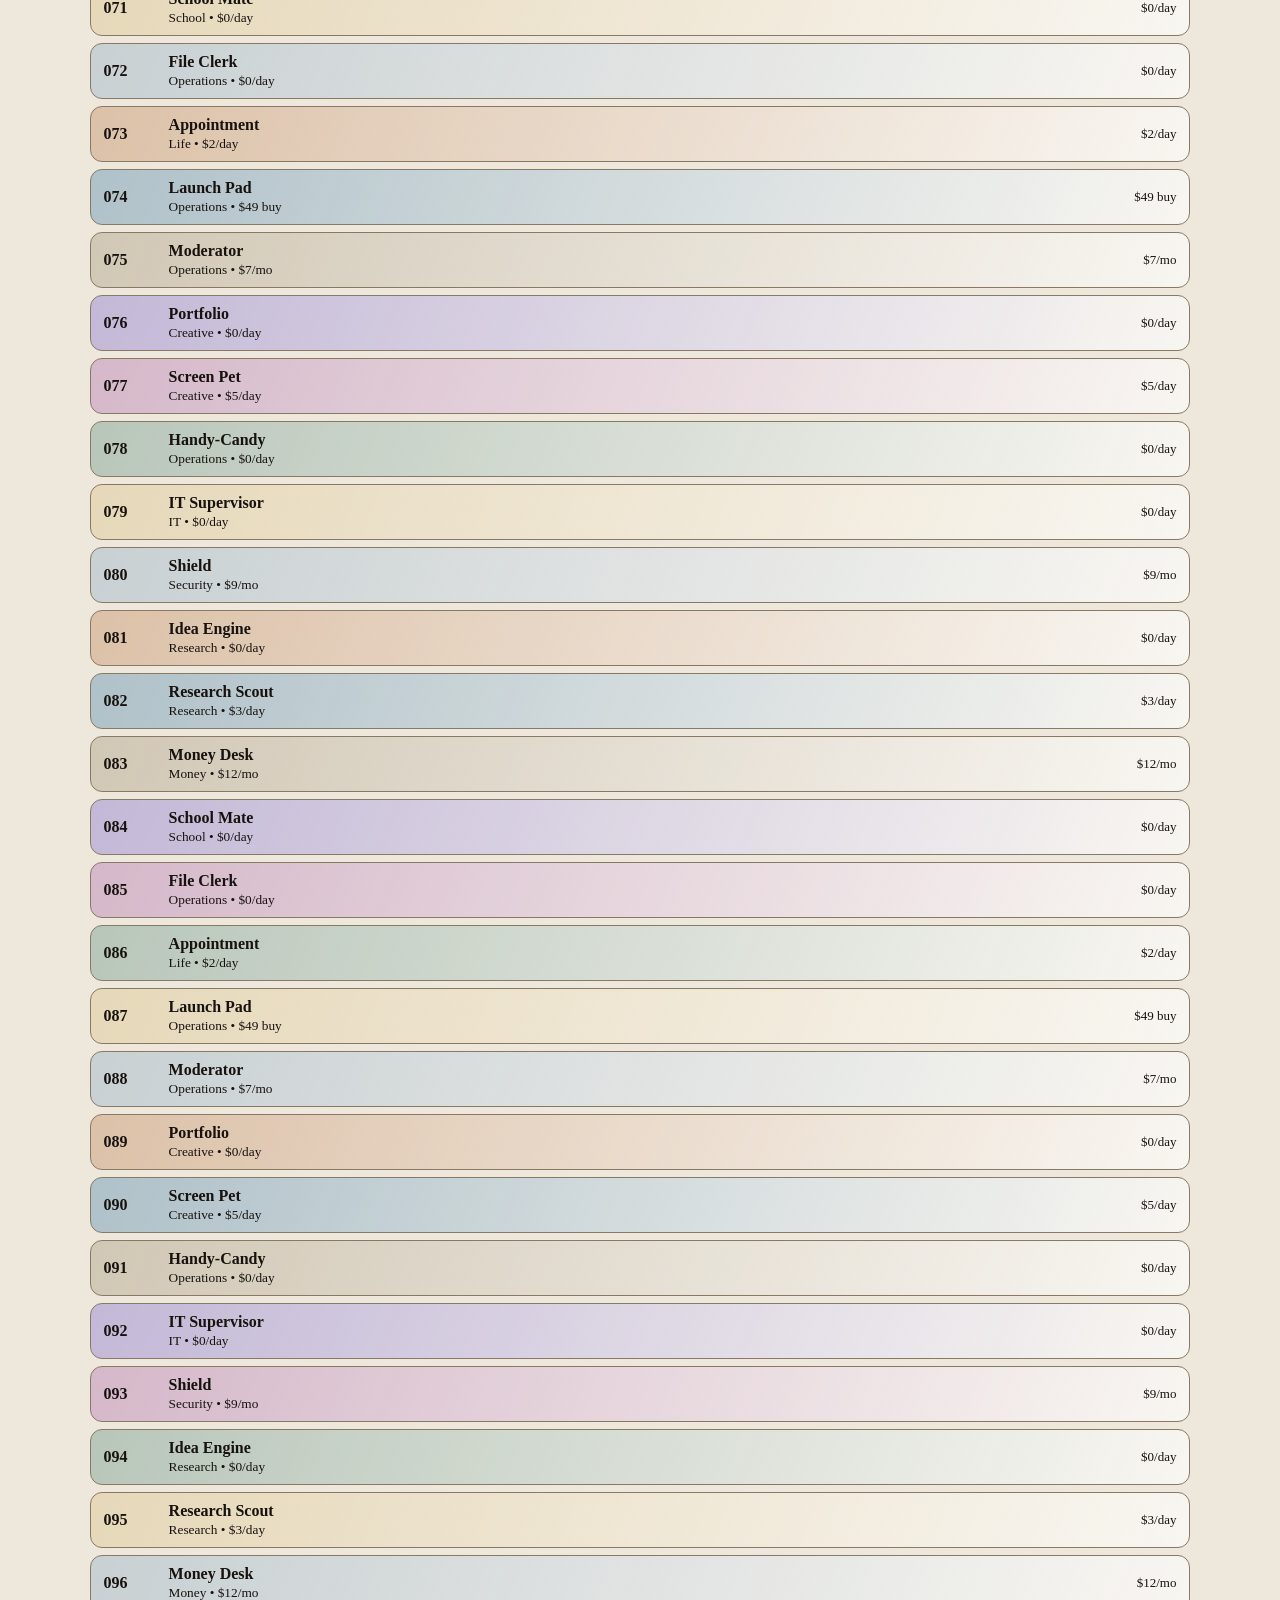
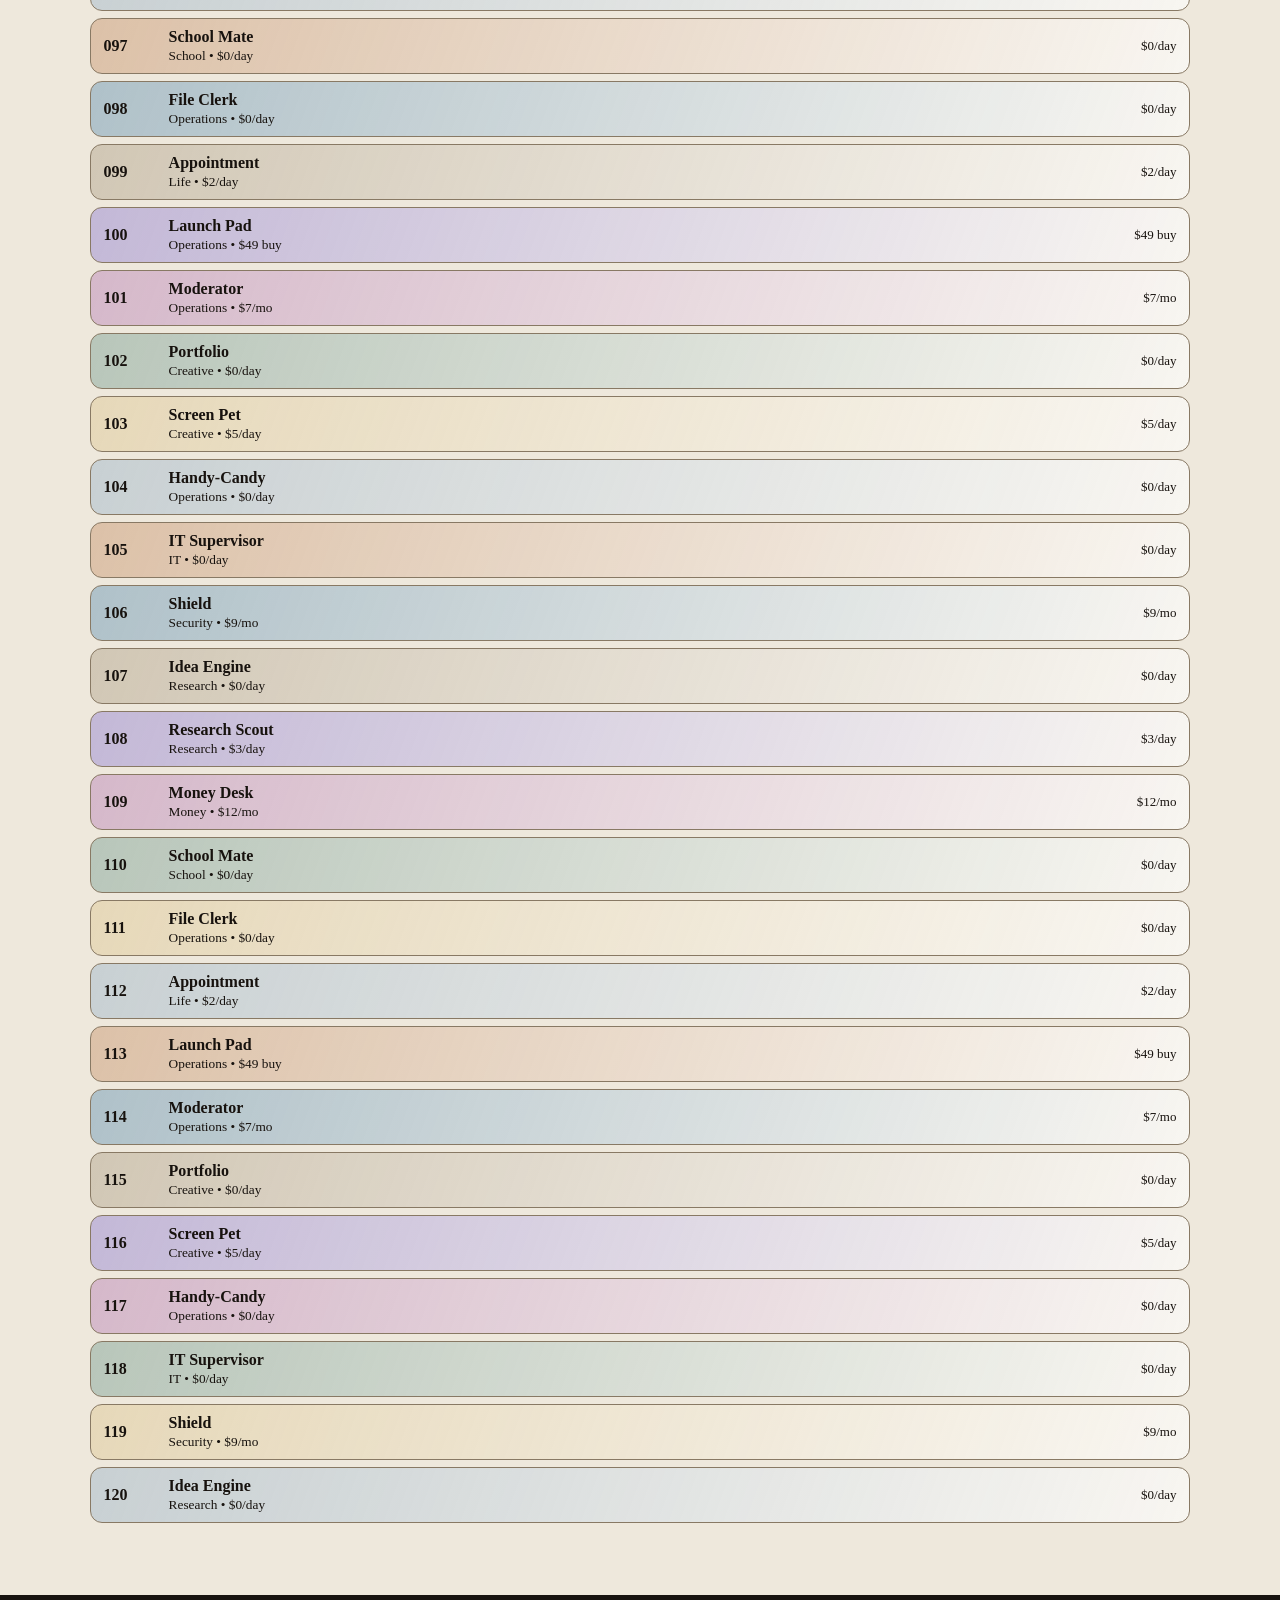
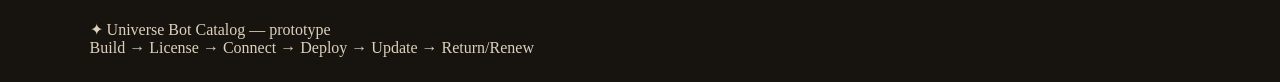
==== commit 14b6f278: "Add startup cabinet and Handy-Candy fallback controls" ====
--- a/index.html
+++ b/index.html
@@ -1,5 +1,7 @@
 <!doctype html><html><head><meta charset="utf-8"><meta name="viewport" content="width=device-width,initial-scale=1"><title>Universe Bot Catalog</title><link rel="stylesheet" href="style.css"></head><body>
 <header><b>✦ UNIVERSE BOT ✦</b><nav><a href="#catalog">Catalog</a><a href="#deploy">Deploy</a><a href="#portal">Portals</a></nav><button id="power">⏻ START UP</button></header>
+<main id="home" class="home-cabinet"><div class="home-heading"><div><small>YOUR STARTUP DESK</small><h1>My Filing Cabinet</h1><p>Tap a square to open its drawer.</p></div><span id="offline-status" role="status"></span></div><div id="home-drawers" class="home-drawers"></div><dialog id="drawer-dialog" class="drawer-dialog" aria-labelledby="drawer-title"><div class="drawer-dialog-head"><h2 id="drawer-title"></h2><button type="button" onclick="document.getElementById('drawer-dialog').close()" aria-label="Close drawer">×</button></div><div id="drawer-links"></div></dialog><div class="home-bookmarks"><h2>My Bookmarks</h2><form id="bookmark-form"><input id="bookmark-label" aria-label="Bookmark name" placeholder="Name" required maxlength="60"><input id="bookmark-url" aria-label="Bookmark URL" placeholder="https://..." type="url" required><button type="submit">Save bookmark</button></form><div id="bookmark-list"></div><small>Bookmarks stay on this device. Do not save passwords or private files here.</small></div></main>
+<section id="documents" class="documents-desk"><small>DOCUMENT DESK</small><h2>Templates • Forms • Signatures</h2><div class="grid"><article><h3>DocuSign</h3><p>Open your signing account.</p><a href="https://account.docusign.com/" target="_blank" rel="noopener noreferrer">Open DocuSign ↗</a></article><article><h3>Templates</h3><p>Reusable letters, agreements, and project documents. Private storage is coming with customer sign-in.</p></article><article><h3>Forms</h3><p>Intake, approvals, applications, and completed forms. Signing will require a connected DocuSign account.</p></article></div></section>
 <section class="hero"><div><small>BOT FRIENDS • AGENTS • TOOLS • ASSETS</small><h1>Welcome, Beautiful.</h1><p>A catalog-style command house for deployable agents, botfriends, workflows, products and digital assets.</p><button onclick="go('catalog')">ENTER CATALOG</button> <button onclick="go('deploy')">DEPLOYMENT DESK</button><p id="status">● System resting</p></div><div class="cylinder"><div>✦<br>TRY • DEPLOY • PLAY<br>✦</div></div></section>
 <section class="command"><b>DAILY POWER ON</b><div><button>☀️ Rise & Shine</button><button>💰 Money Monday</button><button>📆 Calendar</button><button>🔔 Reminders</button><button>🧭 Predict</button><button>🧾 Audit</button></div></section>
 <section id="catalog"><div class="head"><div><small>THE SHOWROOM</small><h2>Choose Your Force</h2></div><div><input id="q" placeholder="Search…"><select id="cat"><option value="">All</option><option>IT</option><option>Security</option><option>Research</option><option>Money</option><option>School</option><option>Operations</option><option>Creative</option><option>Life</option></select></div></div><div class="cards" id="cards"></div></section>
@@ -8,4 +10,4 @@
 <section class="cabinet"><small>PRIVATE FILE ROOM</small><h2>Locked Cabinet</h2><div id="drawers"></div><div class="clear"><input id="key" type="password" placeholder="Demo clearance key"><button id="unlock">Unlock</button><span id="msg">Locked</span></div></section>
 <section><small>100+ LISTING WALL</small><h2>Long-Form Catalog</h2><div id="listings"></div></section>
 <footer>✦ Universe Bot Catalog — prototype<br>Build → License → Connect → Deploy → Update → Return/Renew</footer>
-<script src="app.js"></script></body></html>+<script src="app.js"></script></body></html>
--- a/style.css
+++ b/style.css
@@ -1 +1,10 @@
-*{box-sizing:border-box}html{scroll-behavior:smooth}body{margin:0;background:#eee8dc;color:#17120e;font-family:Georgia,serif}header{position:sticky;top:0;z-index:5;display:flex;gap:18px;align-items:center;padding:14px 5%;background:#17130fe8;color:#f5ead7}header b{margin-right:auto;letter-spacing:2px}header a{color:#f5ead7;margin:0 7px}button{background:#241c15;color:#fff1dd;border:1px solid #927b5d;border-radius:7px;padding:9px 12px;cursor:pointer;font-family:inherit}.hero{min-height:620px;display:grid;grid-template-columns:1.1fr .9fr;gap:35px;align-items:center;padding:70px 7%}.hero h1,h2{font-family:Georgia,serif;text-shadow:2px 2px #fff8}.hero h1{font-size:clamp(48px,7vw,90px);margin:15px 0}.hero p{font-size:21px;line-height:1.45}.cylinder{height:430px;border-radius:50%/20%;background:linear-gradient(100deg,#55504a,#eee9df 20%,#fff 50%,#8f877d 82%,#4b4742);display:grid;place-items:center;box-shadow:inset 0 0 55px #2228,0 25px 60px #30201444}.cylinder div{width:65%;height:72%;border-radius:50%;display:grid;place-content:center;text-align:center;background:#dce5e788;border:5px double #c6b89f;box-shadow:inset 0 0 30px #fff;font-weight:bold}.command{margin:0 7% 50px;padding:22px;background:#1b1713;color:#eee2ce;border:1px solid #9d896d;border-radius:12px}.command div{display:flex;gap:7px;flex-wrap:wrap;margin-top:14px}section{padding:65px 7%}.head{display:flex;justify-content:space-between;align-items:end;gap:20px}.head input,.head select,.clear input{padding:10px;border:1px solid #a48e70;border-radius:7px;background:#fff9ef}.cards{display:grid;grid-template-columns:repeat(4,1fr);gap:13px}.card{padding:11px;background:linear-gradient(145deg,#faf3e7,#d8cebf);border:1px solid #a18b6c;border-radius:10px;box-shadow:0 8px 20px #3827171f}.thumb{height:115px;border-radius:7px;background:linear-gradient(135deg,#28241f,#9b8b75,#f1e9dc);display:flex;align-items:end;padding:8px;color:white}.card h3{margin:7px 0 3px}.card p{font-size:14px}.dark{background:#181410;color:#eee3d1}.grid{display:grid;grid-template-columns:repeat(3,1fr);gap:13px}.grid article{background:#eee7dc;color:#181410;padding:20px;border:1px solid #a08c70;border-radius:10px;min-height:130px}.grid button{display:block;margin-top:15px}.cabinet{background:#d8d0c4}.drawer{margin:7px 0}.drawer button{width:100%;text-align:left}.drawer div{display:none;padding:12px;background:#f5eee2;border:1px solid #a18d70}.drawer.open div{display:grid;grid-template-columns:repeat(2,1fr);gap:8px}.clear{display:flex;justify-content:center;gap:7px;margin-top:20px;flex-wrap:wrap}.listing{display:grid;grid-template-columns:55px 1fr 150px;gap:10px;align-items:center;padding:9px 13px;margin:7px 0;border:1px solid #887964;border-radius:12px;min-height:56px}.listing strong{font-weight:bold}.listing .price{text-align:right;font-size:13px}footer{padding:25px 7%;background:#17130f;color:#ddd0bc;display:flex;justify-content:space-between}@media(max-width:900px){.hero{grid-template-columns:1fr}.cards{grid-template-columns:repeat(2,1fr)}.grid{grid-template-columns:1fr 1fr}}@media(max-width:600px){.cards,.grid{grid-template-columns:1fr}.head{flex-direction:column;align-items:start}.hero{padding:45px 5%}section{padding:50px 5%}.listing{grid-template-columns:40px 1fr}.listing .price{text-align:left;grid-column:2}footer{display:block}}+*{box-sizing:border-box}html{scroll-behavior:smooth}body{margin:0;background:#eee8dc;color:#17120e;font-family:Georgia,serif}header{position:sticky;top:0;z-index:5;display:flex;gap:18px;align-items:center;padding:14px 5%;background:#17130fe8;color:#f5ead7}header b{margin-right:auto;letter-spacing:2px}header a{color:#f5ead7;margin:0 7px}button{background:#241c15;color:#fff1dd;border:1px solid #927b5d;border-radius:7px;padding:9px 12px;cursor:pointer;font-family:inherit}.hero{min-height:620px;display:grid;grid-template-columns:1.1fr .9fr;gap:35px;align-items:center;padding:70px 7%}.hero h1,h2{font-family:Georgia,serif;text-shadow:2px 2px #fff8}.hero h1{font-size:clamp(48px,7vw,90px);margin:15px 0}.hero p{font-size:21px;line-height:1.45}.cylinder{height:430px;border-radius:50%/20%;background:linear-gradient(100deg,#55504a,#eee9df 20%,#fff 50%,#8f877d 82%,#4b4742);display:grid;place-items:center;box-shadow:inset 0 0 55px #2228,0 25px 60px #30201444}.cylinder div{width:65%;height:72%;border-radius:50%;display:grid;place-content:center;text-align:center;background:#dce5e788;border:5px double #c6b89f;box-shadow:inset 0 0 30px #fff;font-weight:bold}.command{margin:0 7% 50px;padding:22px;background:#1b1713;color:#eee2ce;border:1px solid #9d896d;border-radius:12px}.command div{display:flex;gap:7px;flex-wrap:wrap;margin-top:14px}section{padding:65px 7%}.head{display:flex;justify-content:space-between;align-items:end;gap:20px}.head input,.head select,.clear input{padding:10px;border:1px solid #a48e70;border-radius:7px;background:#fff9ef}.cards{display:grid;grid-template-columns:repeat(4,1fr);gap:13px}.card{padding:11px;background:linear-gradient(145deg,#faf3e7,#d8cebf);border:1px solid #a18b6c;border-radius:10px;box-shadow:0 8px 20px #3827171f}.thumb{height:115px;border-radius:7px;background:linear-gradient(135deg,#28241f,#9b8b75,#f1e9dc);display:flex;align-items:end;padding:8px;color:white}.card h3{margin:7px 0 3px}.card p{font-size:14px}.dark{background:#181410;color:#eee3d1}.grid{display:grid;grid-template-columns:repeat(3,1fr);gap:13px}.grid article{background:#eee7dc;color:#181410;padding:20px;border:1px solid #a08c70;border-radius:10px;min-height:130px}.grid button{display:block;margin-top:15px}.cabinet{background:#d8d0c4}.drawer{margin:7px 0}.drawer button{width:100%;text-align:left}.drawer div{display:none;padding:12px;background:#f5eee2;border:1px solid #a18d70}.drawer.open div{display:grid;grid-template-columns:repeat(2,1fr);gap:8px}.clear{display:flex;justify-content:center;gap:7px;margin-top:20px;flex-wrap:wrap}.listing{display:grid;grid-template-columns:55px 1fr 150px;gap:10px;align-items:center;padding:9px 13px;margin:7px 0;border:1px solid #887964;border-radius:12px;min-height:56px}.listing strong{font-weight:bold}.listing .price{text-align:right;font-size:13px}footer{padding:25px 7%;background:#17130f;color:#ddd0bc;display:flex;justify-content:space-between}@media(max-width:900px){.hero{grid-template-columns:1fr}.cards{grid-template-columns:repeat(2,1fr)}.grid{grid-template-columns:1fr 1fr}}@media(max-width:600px){.cards,.grid{grid-template-columns:1fr}.head{flex-direction:column;align-items:start}.hero{padding:45px 5%}section{padding:50px 5%}.listing{grid-template-columns:40px 1fr}.listing .price{text-align:left;grid-column:2}footer{display:block}}
+/* Handy-Candy draft actions. External actions remain locked until server gates exist. */
+#bot-chat-form{display:flex;gap:8px;align-items:end}#bot-input{flex:1;min-width:0;resize:vertical;font:inherit;padding:9px;border:1px solid #a48e70;border-radius:7px}.draft-controls{display:flex;align-items:center;flex-wrap:wrap;gap:8px;margin:10px 0 4px}.draft-controls small{flex-basis:100%;font-family:system-ui,sans-serif;font-size:12px}.draft-controls button:disabled{opacity:.55;cursor:not-allowed}
+
+.home-cabinet{padding:45px 7% 55px;background:#e7dece}.home-heading{display:flex;align-items:start;justify-content:space-between;gap:16px}.home-heading h1{font-size:clamp(36px,5vw,64px);margin:8px 0}.home-heading p{font-size:18px}.home-heading #offline-status{font:13px system-ui,sans-serif;padding:8px;border:1px solid #aa9270;border-radius:8px}.home-drawers{display:grid;grid-template-columns:repeat(auto-fit,minmax(220px,1fr));gap:12px}.home-drawer{background:#f8f1e5;border:1px solid #ab9270;border-radius:10px;min-height:76px;padding:15px;box-shadow:0 4px 10px #39261318}.home-drawer summary{font-weight:bold;font-size:19px;cursor:pointer}.home-drawer>div{display:grid;gap:7px;margin-top:15px}.home-bookmarks{margin-top:22px;border:1px solid #ab9270;border-radius:10px;padding:20px;background:#f8f1e5}.home-bookmarks h2{margin-top:0}.home-bookmarks form{display:flex;flex-wrap:wrap;gap:8px}.home-bookmarks input{flex:1;min-width:170px;padding:9px;font:inherit}.bookmark-row{display:flex;justify-content:space-between;align-items:center;gap:8px;border-bottom:1px solid #d2c3ac;padding:8px 0}.bookmark-row a{overflow-wrap:anywhere}.home-bookmarks small{display:block;margin-top:12px;font:12px system-ui,sans-serif}@media(max-width:600px){.home-heading{display:block}.home-cabinet{padding:30px 5%}}
+
+#bot-workspace{position:fixed;inset:0;z-index:20;background:#17130f99;display:grid;place-items:center;padding:14px}.bot-window{display:flex;flex-direction:column;background:#f3ebde;border:1px solid #ab9270;border-radius:14px;width:min(680px,100%);max-height:min(90vh,850px);padding:18px;box-shadow:0 20px 70px #0007}.bot-header{display:flex;justify-content:space-between;align-items:start;gap:10px}.bot-header h2{margin:0}.bot-description{font-size:14px;margin:10px 0}.bot-messages{overflow:auto;min-height:150px;flex:1;padding:8px 0}.bot-message{white-space:pre-wrap;overflow-wrap:anywhere;border-bottom:1px solid #d5c6b2;padding:10px 0;line-height:1.4}.bot-message.user{background:#e8dfd0;padding:10px;border-radius:8px}.bot-message.error{color:#8a2c25}#bot-chat-form{margin-top:12px}@media(max-width:600px){.bot-window{max-height:96vh;padding:12px}}
+
+/* One-screen icon launcher; drawer contents open in a modal. */
+.home-cabinet{min-height:100svh}.home-heading h1{font-size:clamp(32px,4vw,52px)}.home-heading p{margin:4px 0 18px}.home-drawers{grid-template-columns:repeat(4,minmax(0,1fr))}.home-tile{aspect-ratio:1;min-height:0;width:100%;background:linear-gradient(145deg,#fff9ef,#d7c7ad);color:#241c15;border:1px solid #ab9270;border-radius:15px;display:flex;flex-direction:column;align-items:center;justify-content:center;gap:12px;text-align:center;font:600 clamp(13px,1.5vw,18px) system-ui,sans-serif;box-shadow:0 5px 15px #39261322}.home-tile:hover,.home-tile:focus-visible{outline:3px solid #866c4a;outline-offset:2px}.home-icon{font-size:clamp(30px,4vw,53px);line-height:1}.drawer-dialog{width:min(450px,calc(100vw - 30px));border:1px solid #ab9270;border-radius:15px;padding:20px;background:#f8f1e5;box-shadow:0 20px 70px #0006}.drawer-dialog::backdrop{background:#17130faa}.drawer-dialog-head{display:flex;justify-content:space-between;gap:10px;align-items:start}.drawer-dialog-head h2{margin:0 0 16px}.drawer-dialog #drawer-links{display:grid;gap:9px}.drawer-dialog #drawer-links button{text-align:left}@media(max-width:600px){.home-cabinet{padding:20px 5%}.home-drawers{grid-template-columns:repeat(3,minmax(0,1fr));gap:9px}.home-tile{gap:5px;padding:7px;font-size:12px;border-radius:12px}.home-icon{font-size:30px}.home-bookmarks{margin-top:16px;padding:13px}.home-bookmarks h2{font-size:20px;margin-bottom:8px}}
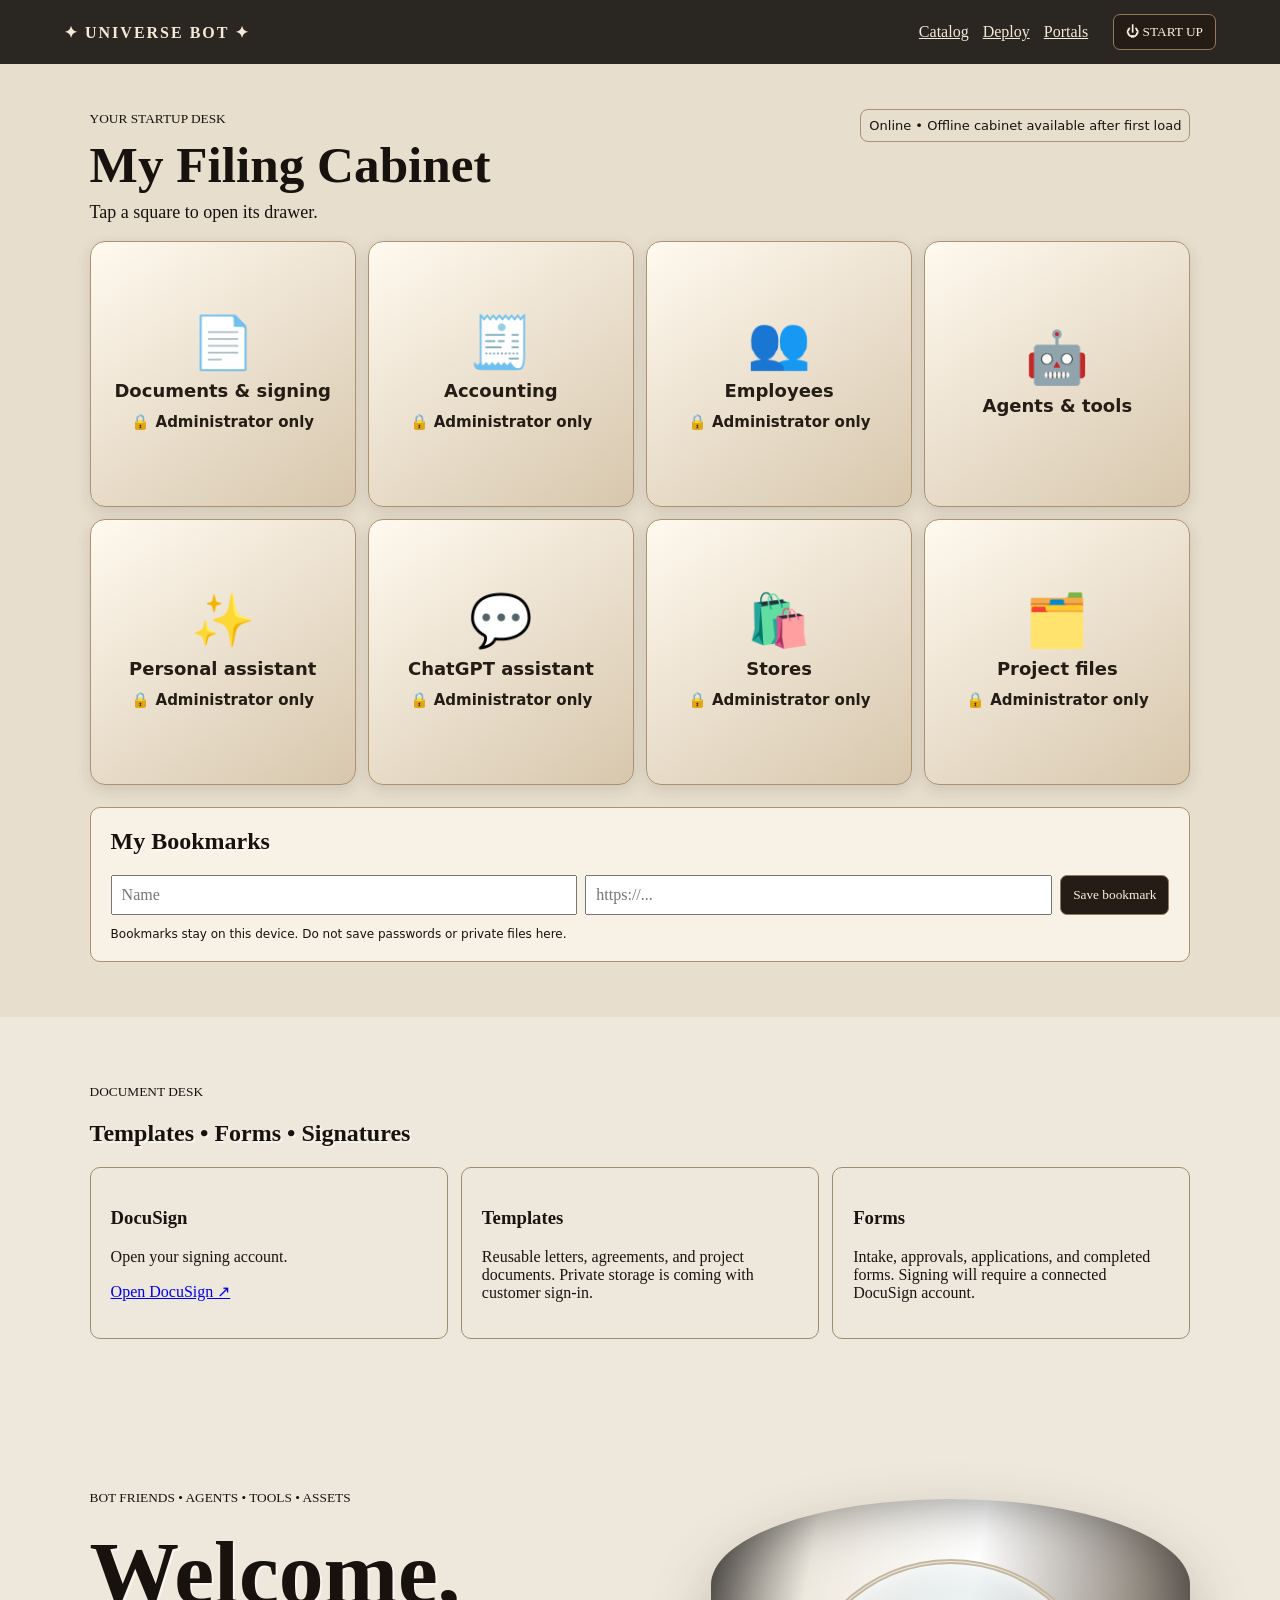
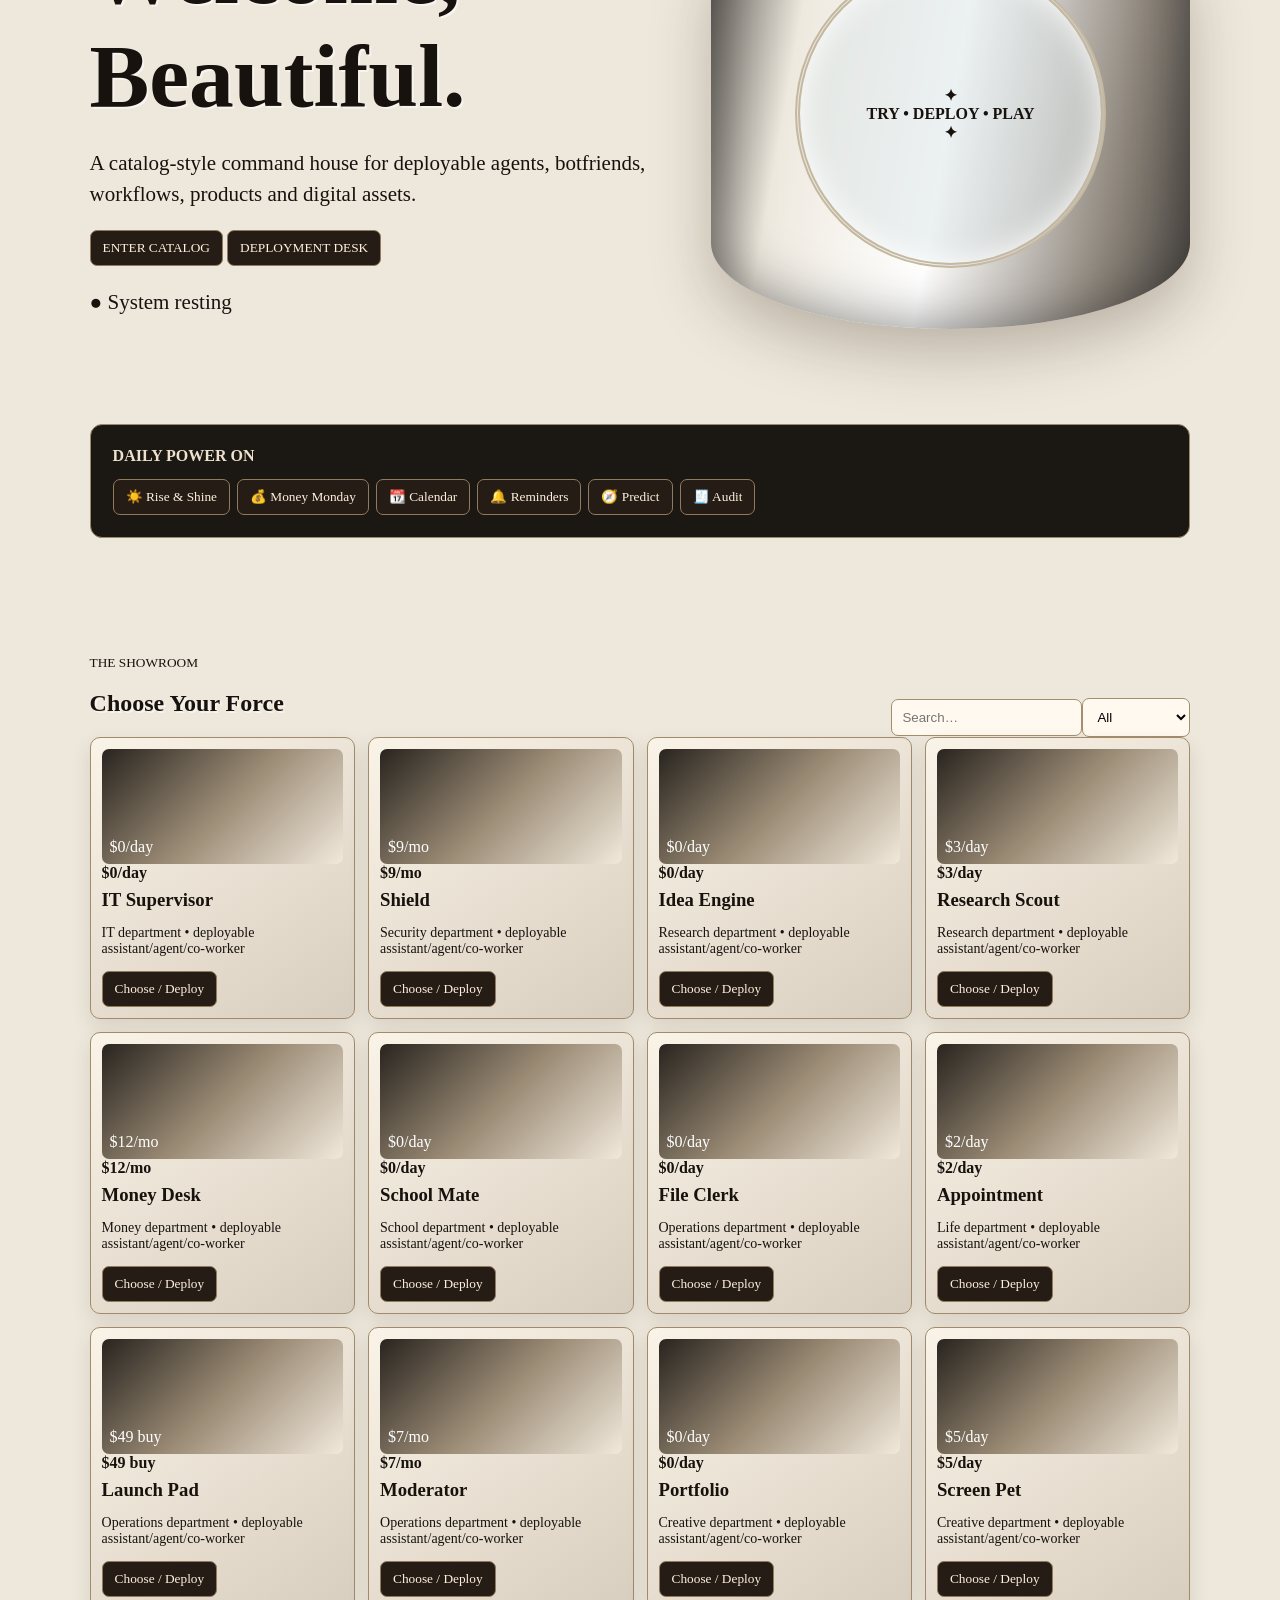
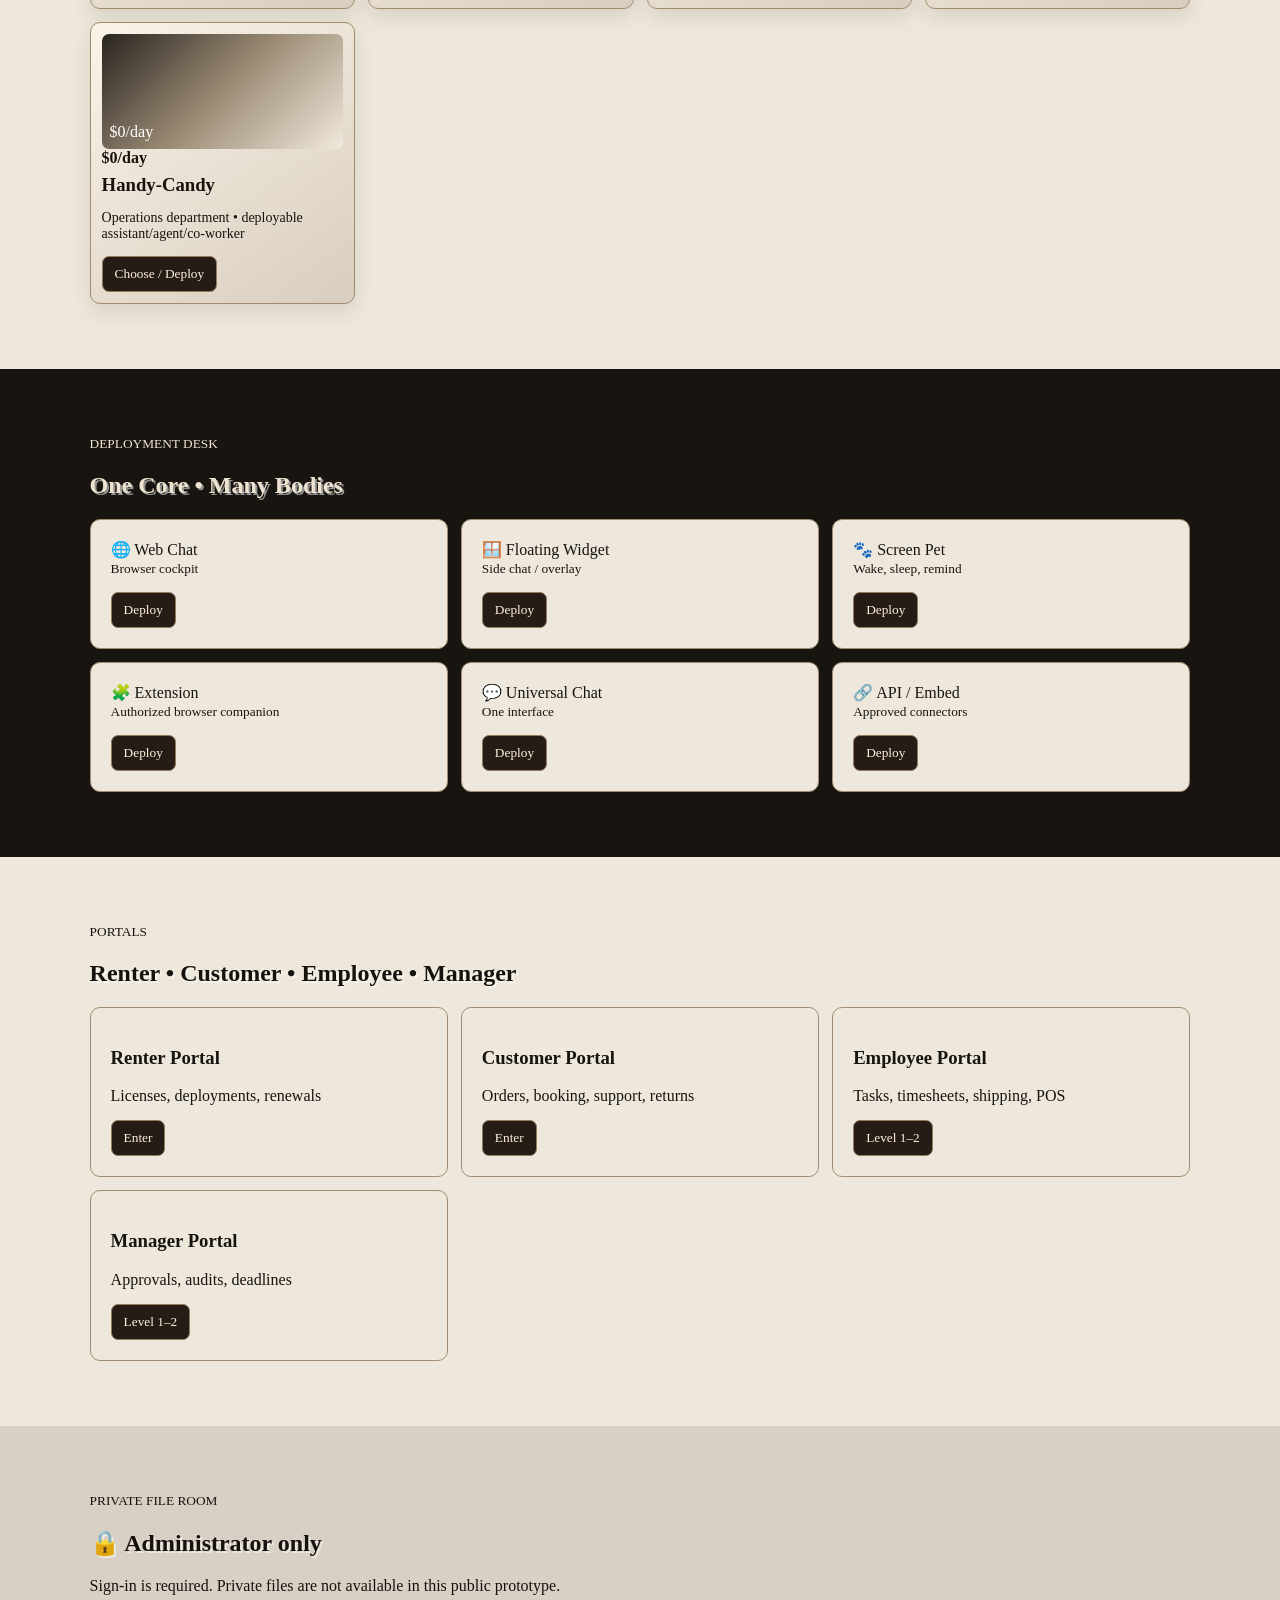
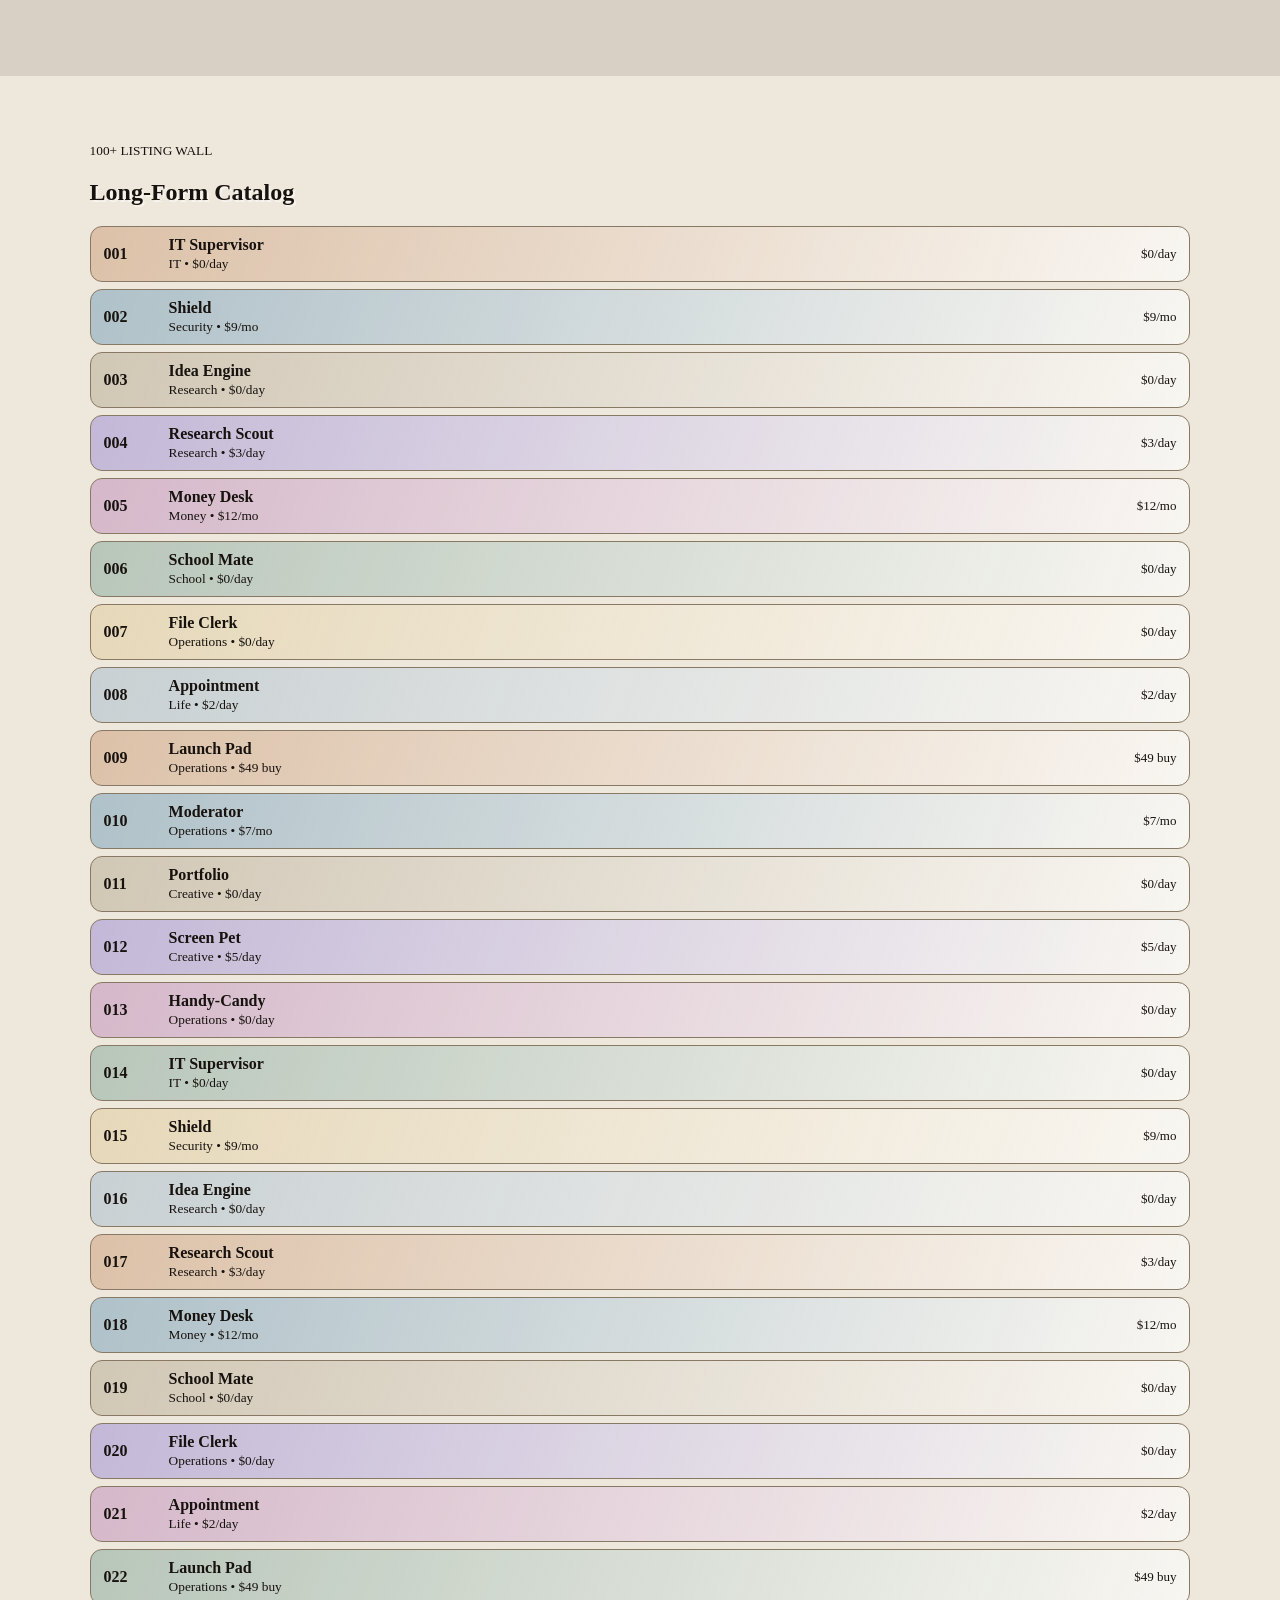
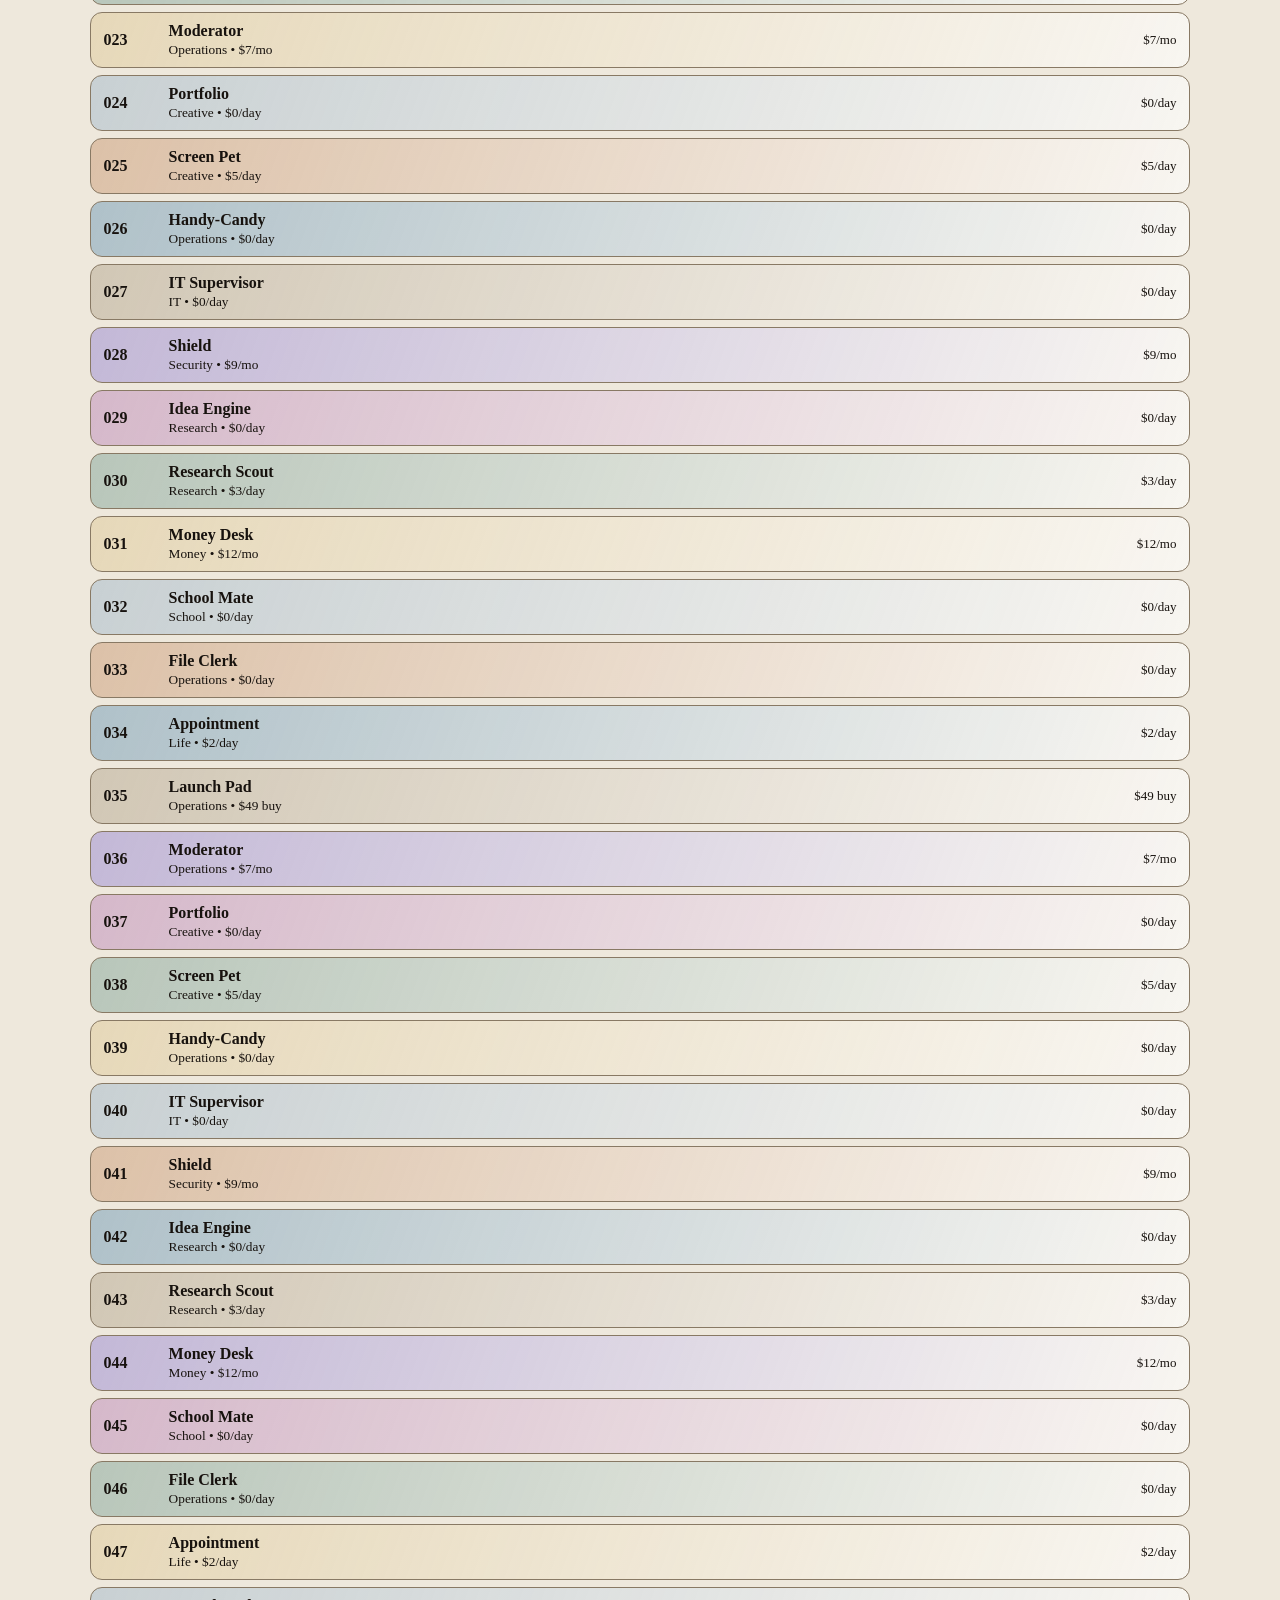
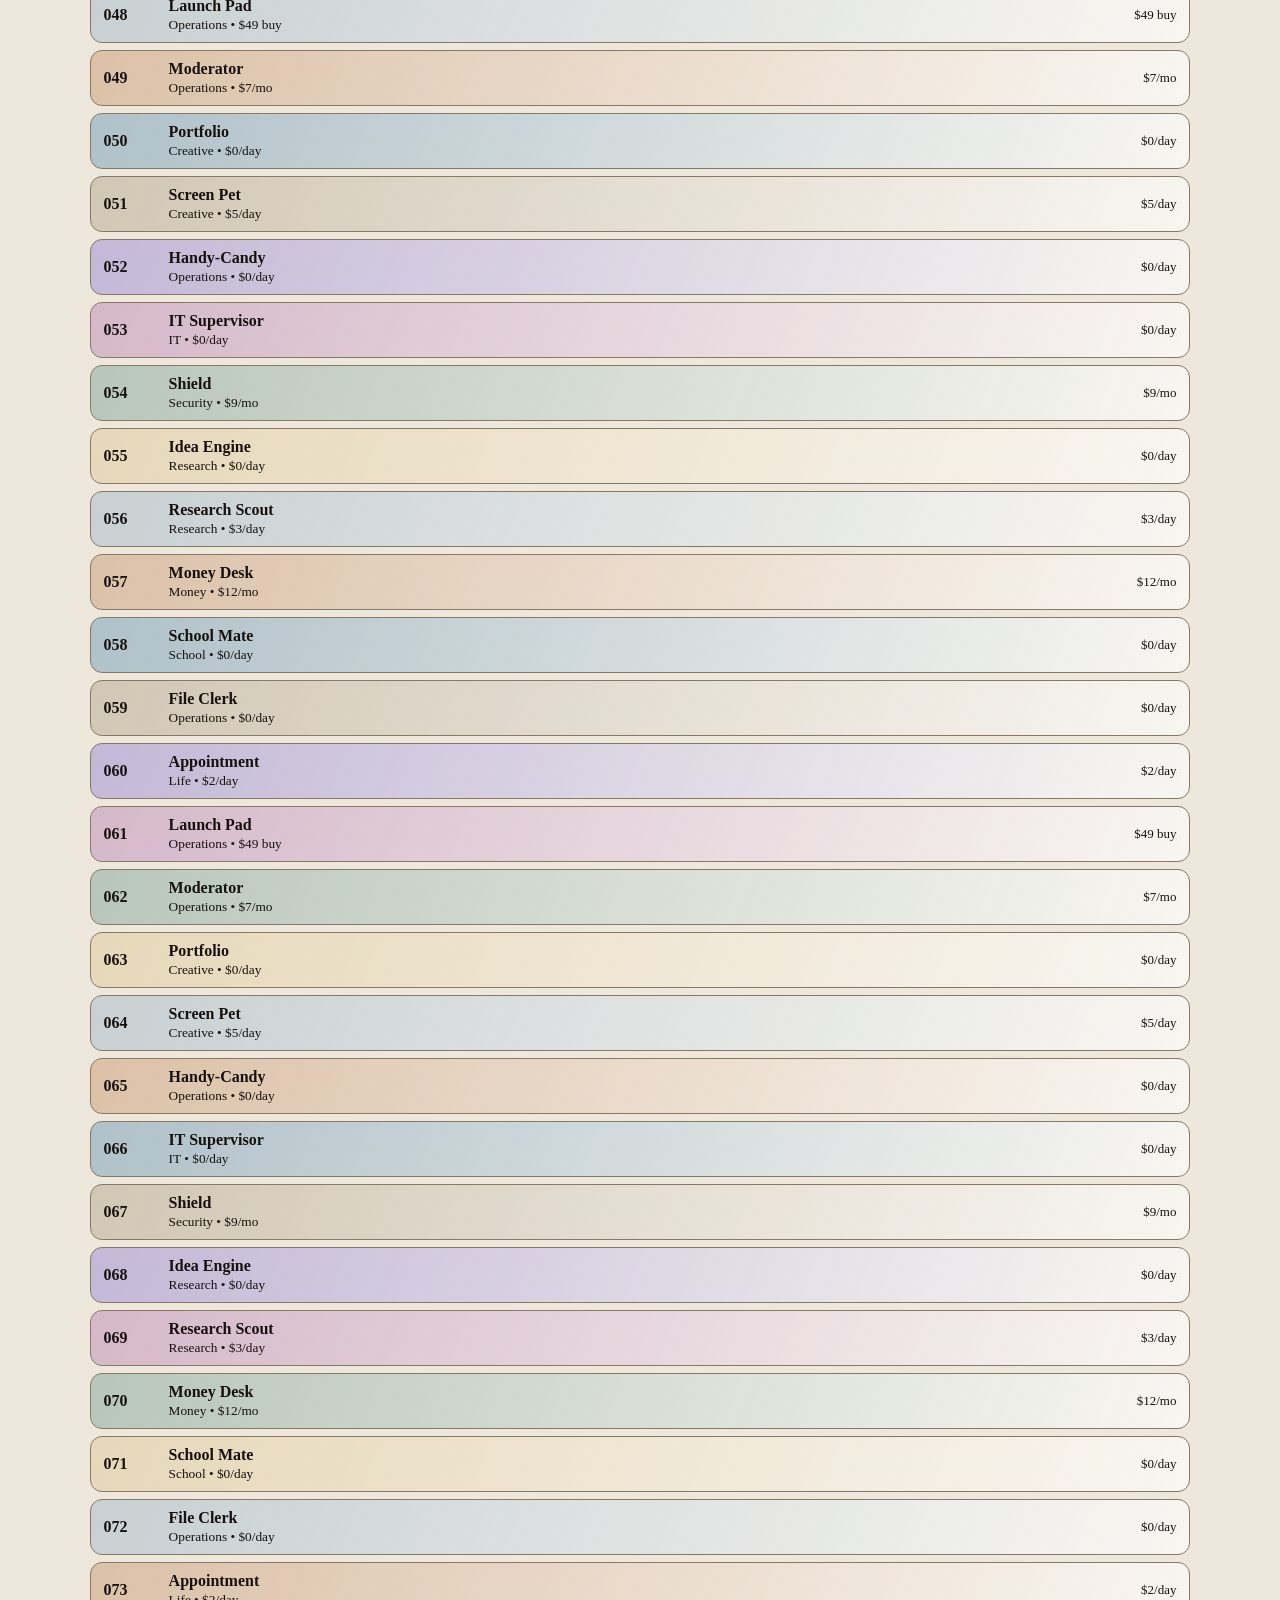
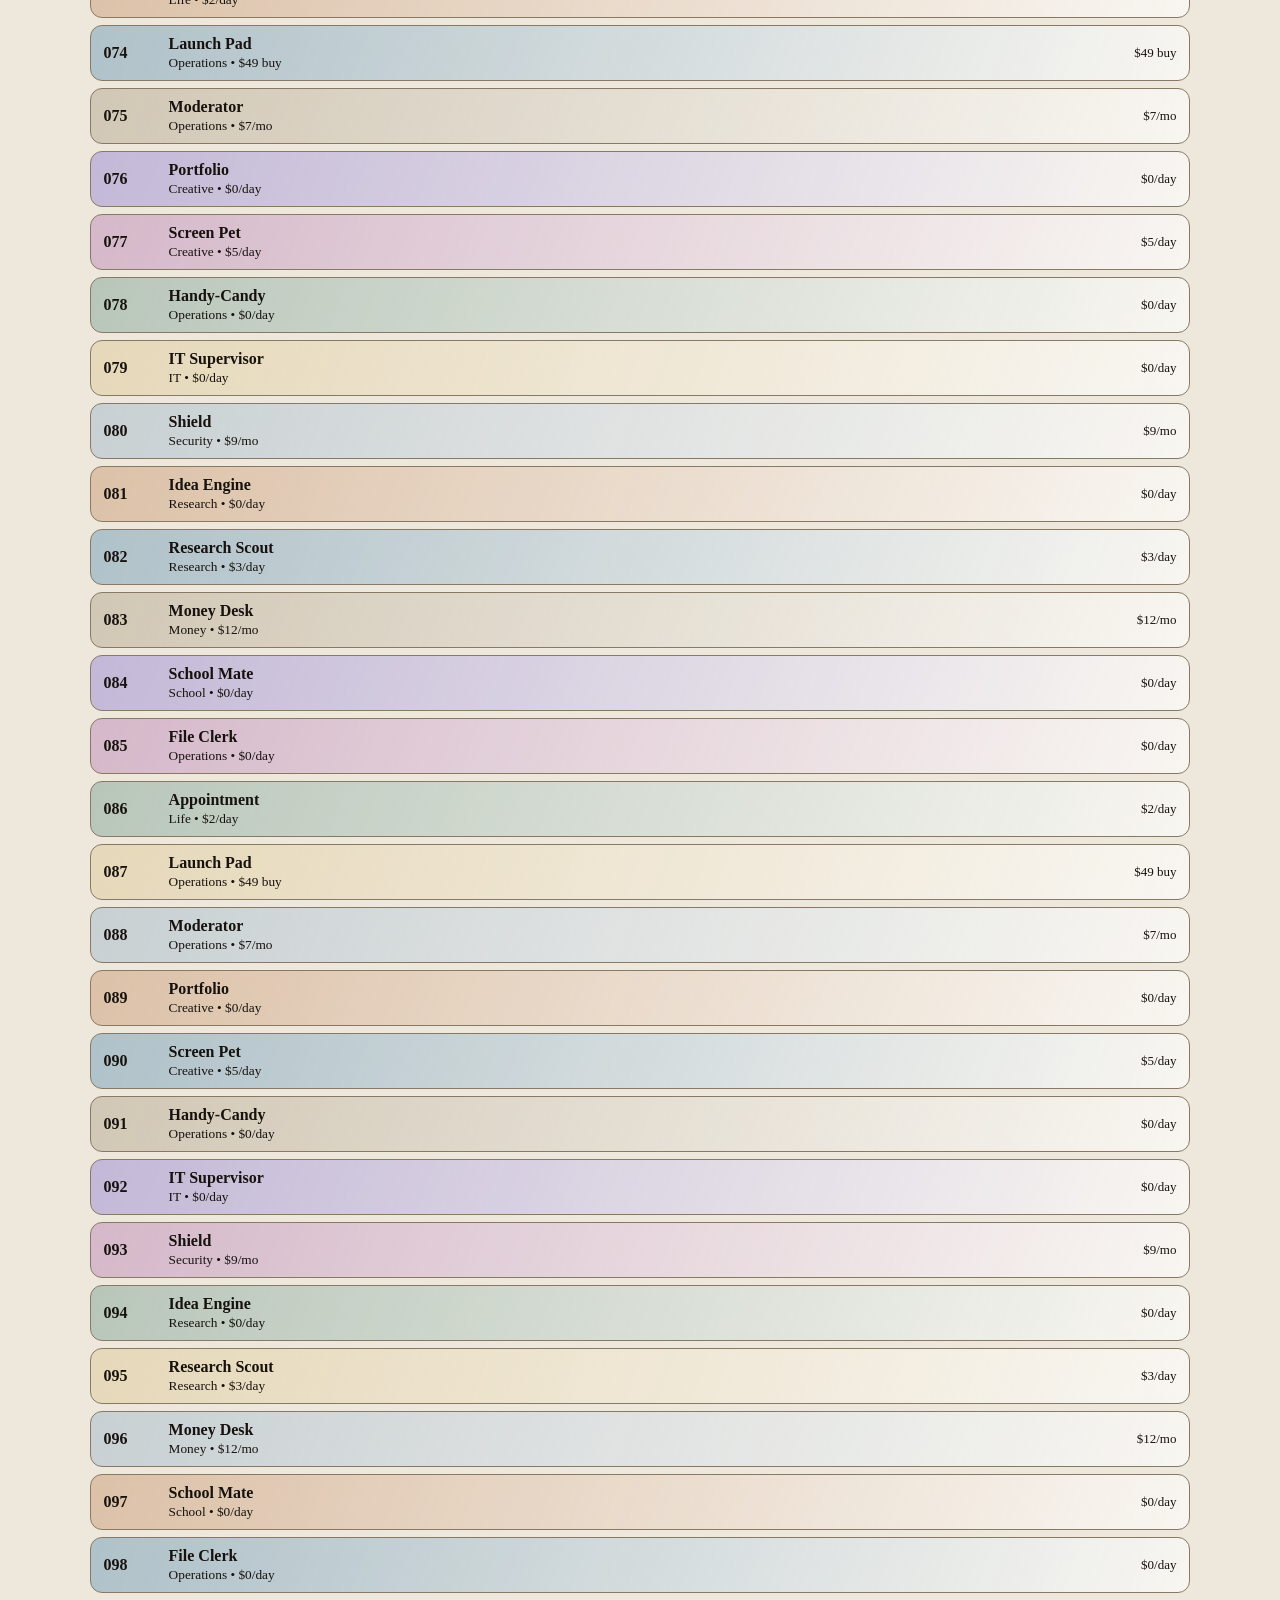
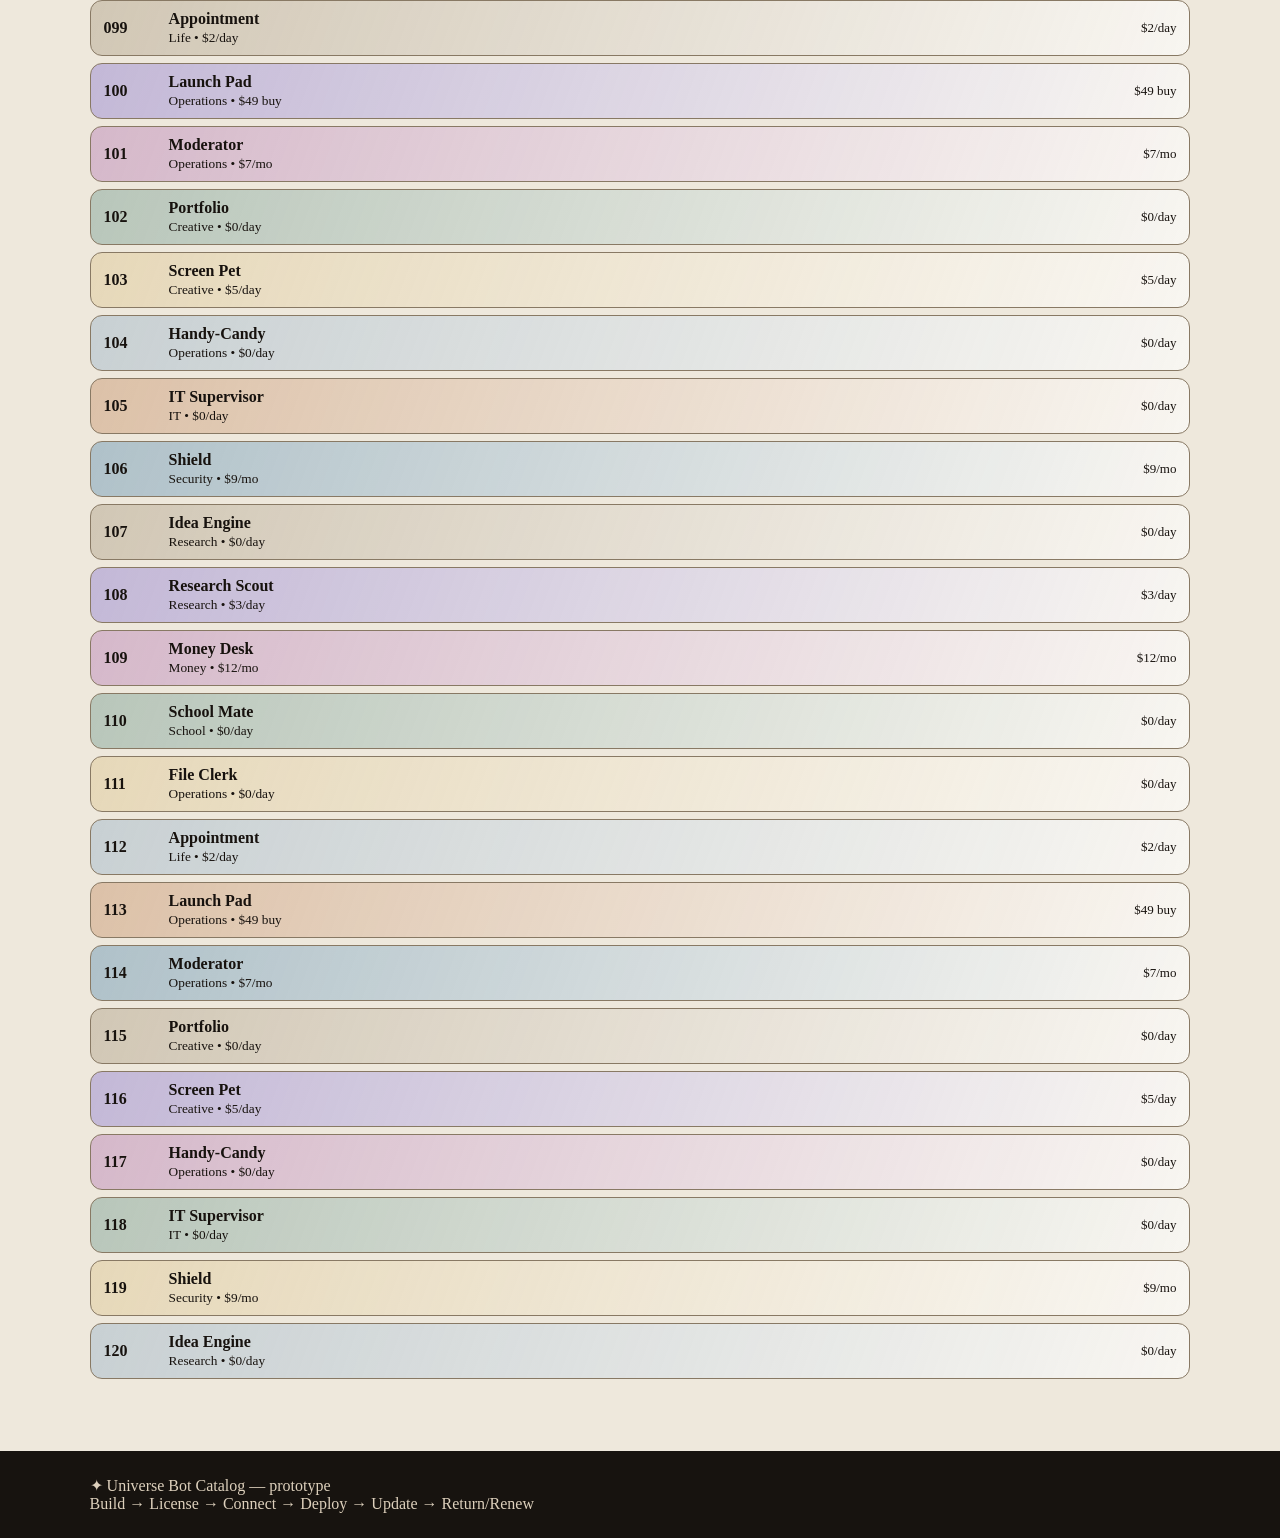
==== commit bc47d72d: "Lock private cabinet previews and Zoho setup routes" ====
--- a/index.html
+++ b/index.html
@@ -7,7 +7,7 @@
 <section id="catalog"><div class="head"><div><small>THE SHOWROOM</small><h2>Choose Your Force</h2></div><div><input id="q" placeholder="Search…"><select id="cat"><option value="">All</option><option>IT</option><option>Security</option><option>Research</option><option>Money</option><option>School</option><option>Operations</option><option>Creative</option><option>Life</option></select></div></div><div class="cards" id="cards"></div></section>
 <section id="deploy" class="dark"><small>DEPLOYMENT DESK</small><h2>One Core • Many Bodies</h2><div class="grid"><article>🌐 Web Chat<br><small>Browser cockpit</small><button>Deploy</button></article><article>🪟 Floating Widget<br><small>Side chat / overlay</small><button>Deploy</button></article><article>🐾 Screen Pet<br><small>Wake, sleep, remind</small><button>Deploy</button></article><article>🧩 Extension<br><small>Authorized browser companion</small><button>Deploy</button></article><article>💬 Universal Chat<br><small>One interface</small><button>Deploy</button></article><article>🔗 API / Embed<br><small>Approved connectors</small><button>Deploy</button></article></div></section>
 <section id="portal"><small>PORTALS</small><h2>Renter • Customer • Employee • Manager</h2><div class="grid"><article><h3>Renter Portal</h3>Licenses, deployments, renewals<button>Enter</button></article><article><h3>Customer Portal</h3>Orders, booking, support, returns<button>Enter</button></article><article><h3>Employee Portal</h3>Tasks, timesheets, shipping, POS<button>Level 1–2</button></article><article><h3>Manager Portal</h3>Approvals, audits, deadlines<button>Level 1–2</button></article></div></section>
-<section class="cabinet"><small>PRIVATE FILE ROOM</small><h2>Locked Cabinet</h2><div id="drawers"></div><div class="clear"><input id="key" type="password" placeholder="Demo clearance key"><button id="unlock">Unlock</button><span id="msg">Locked</span></div></section>
+<section class="cabinet"><small>PRIVATE FILE ROOM</small><h2>🔒 Administrator only</h2><p>Sign-in is required. Private files are not available in this public prototype.</p></section>
 <section><small>100+ LISTING WALL</small><h2>Long-Form Catalog</h2><div id="listings"></div></section>
 <footer>✦ Universe Bot Catalog — prototype<br>Build → License → Connect → Deploy → Update → Return/Renew</footer>
 <script src="app.js"></script></body></html>
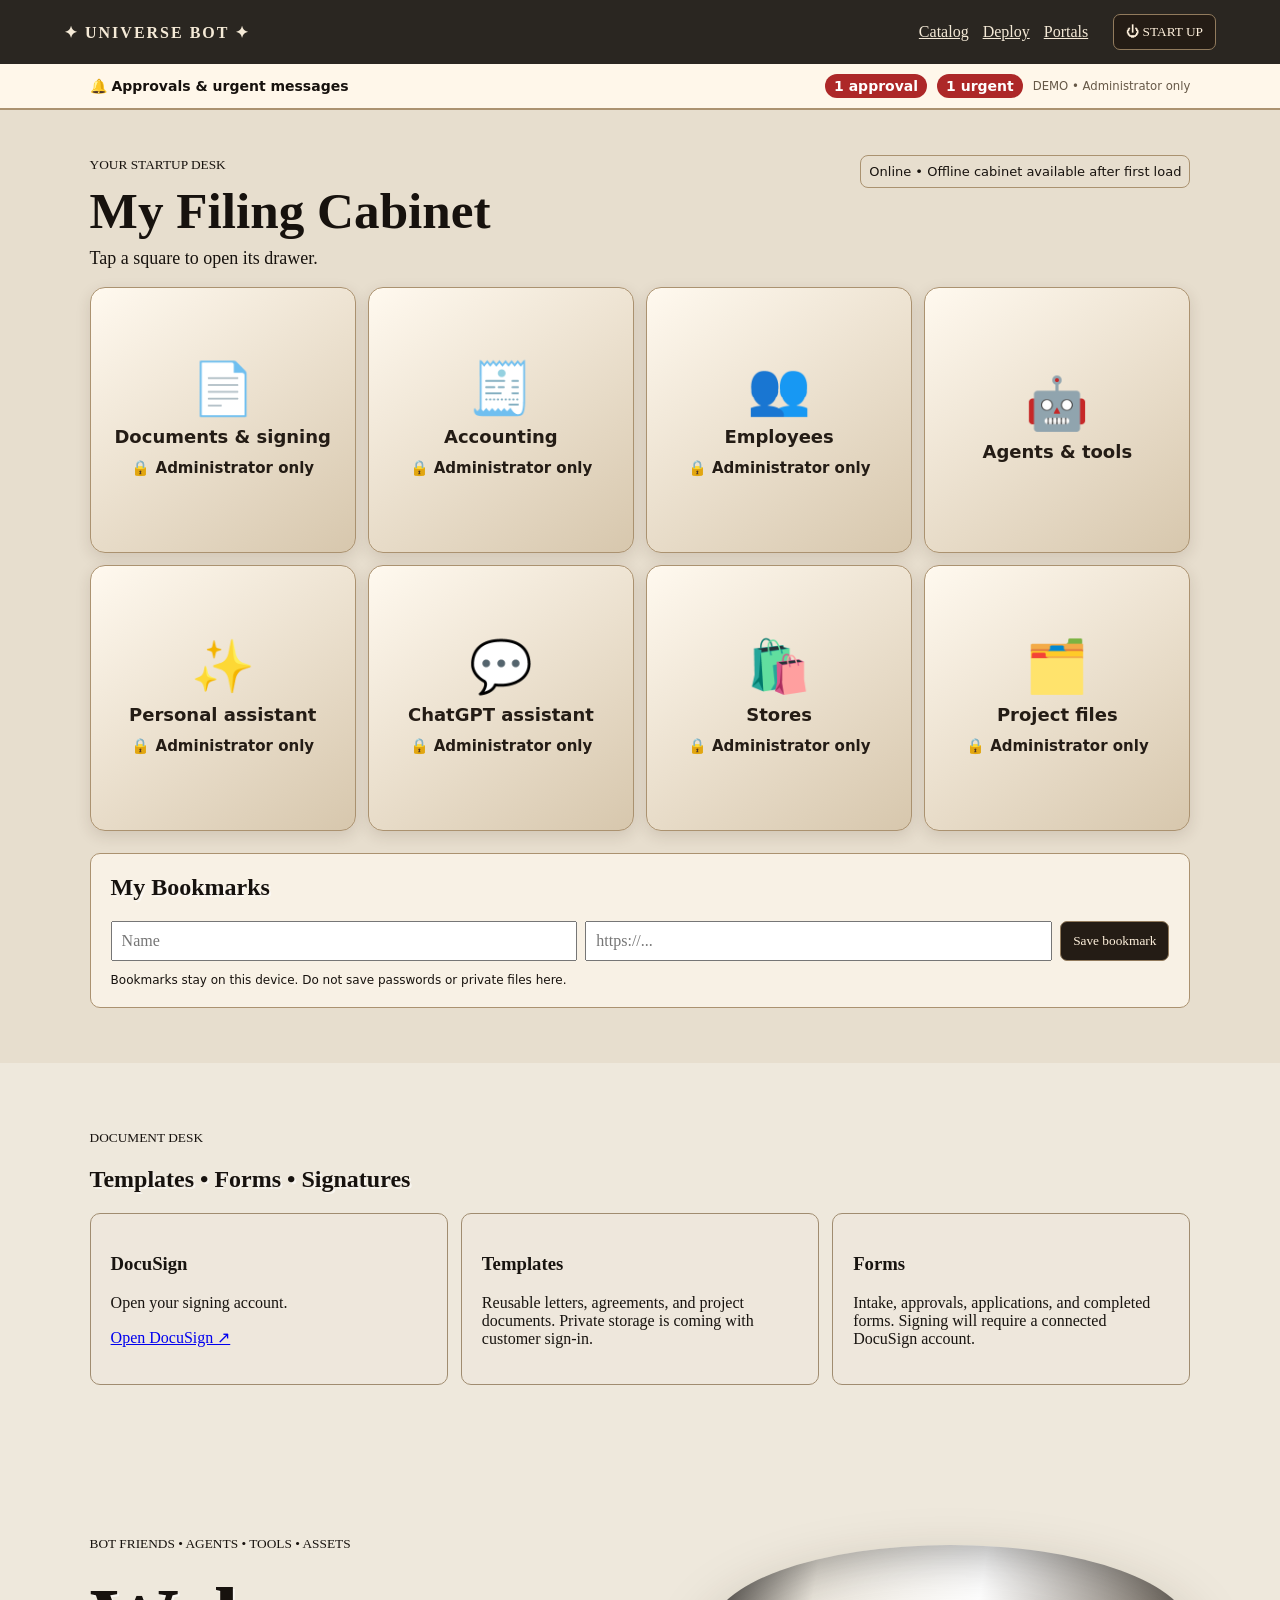
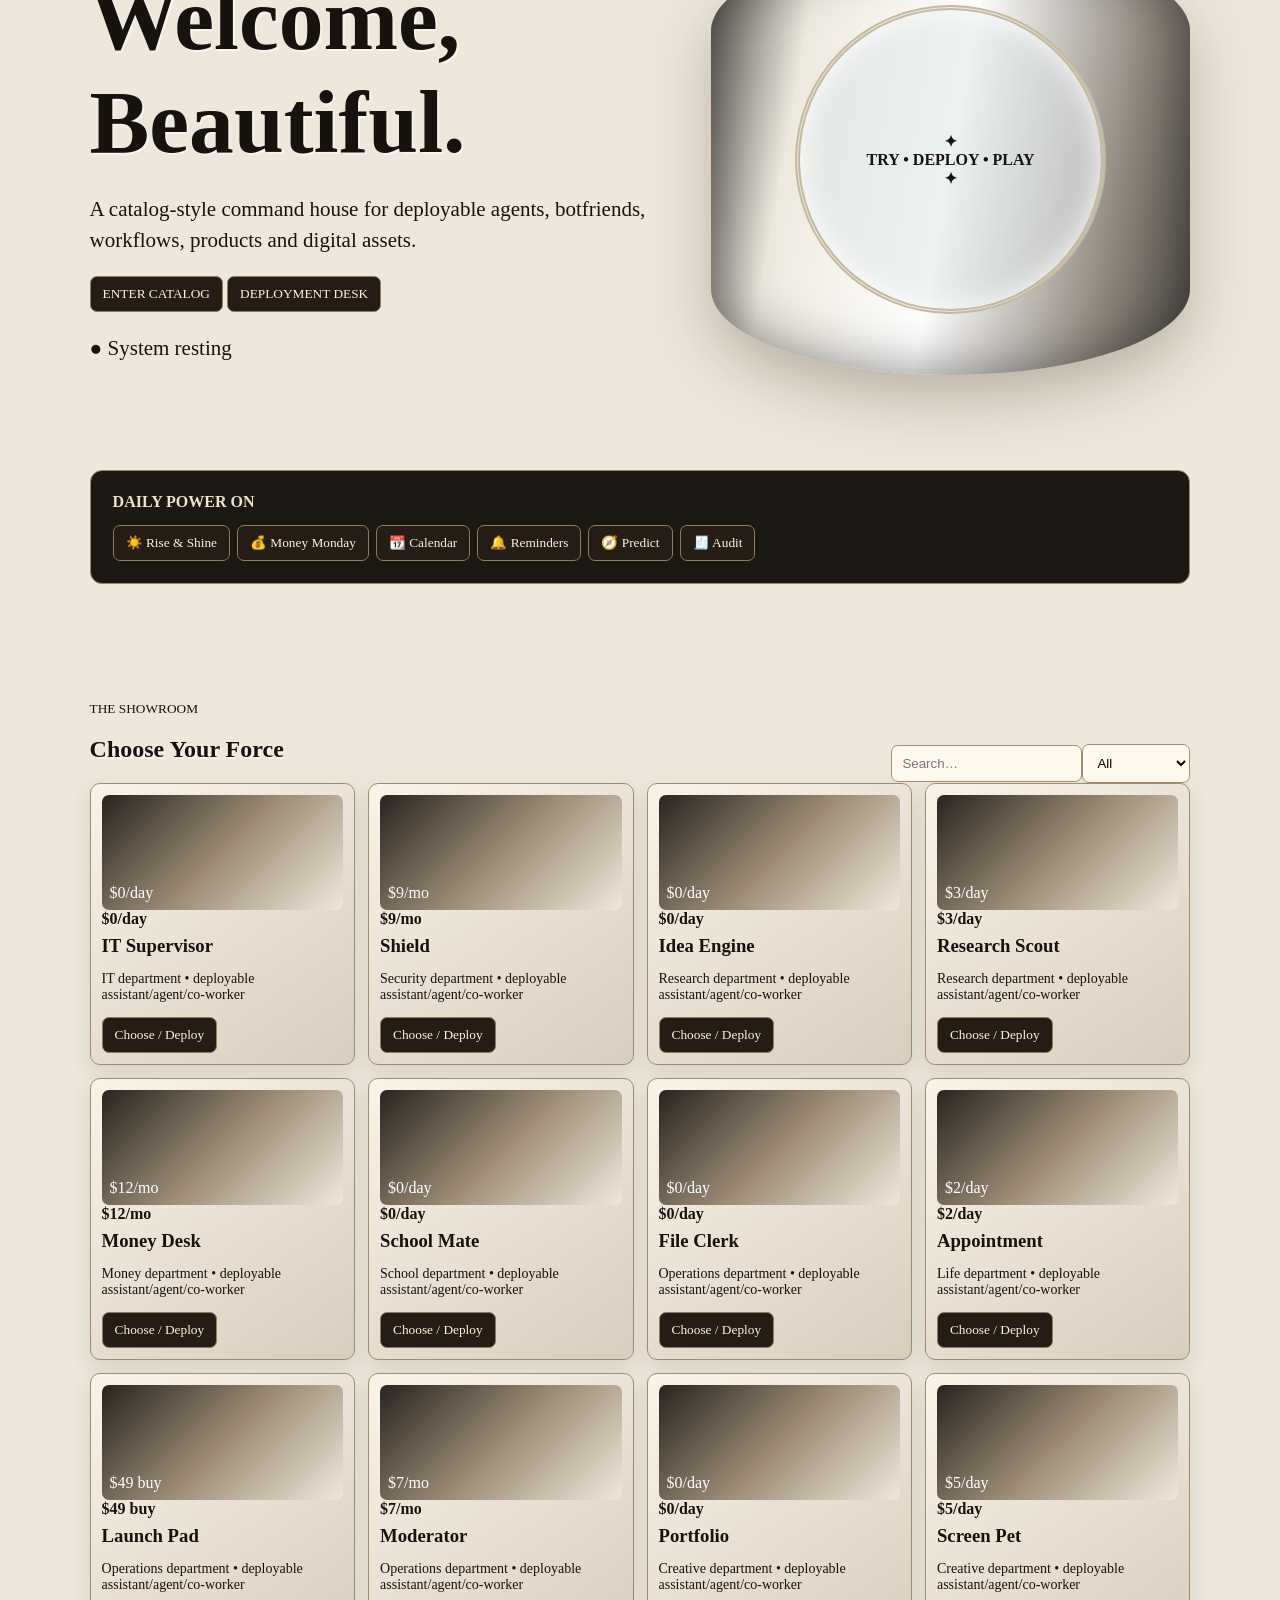
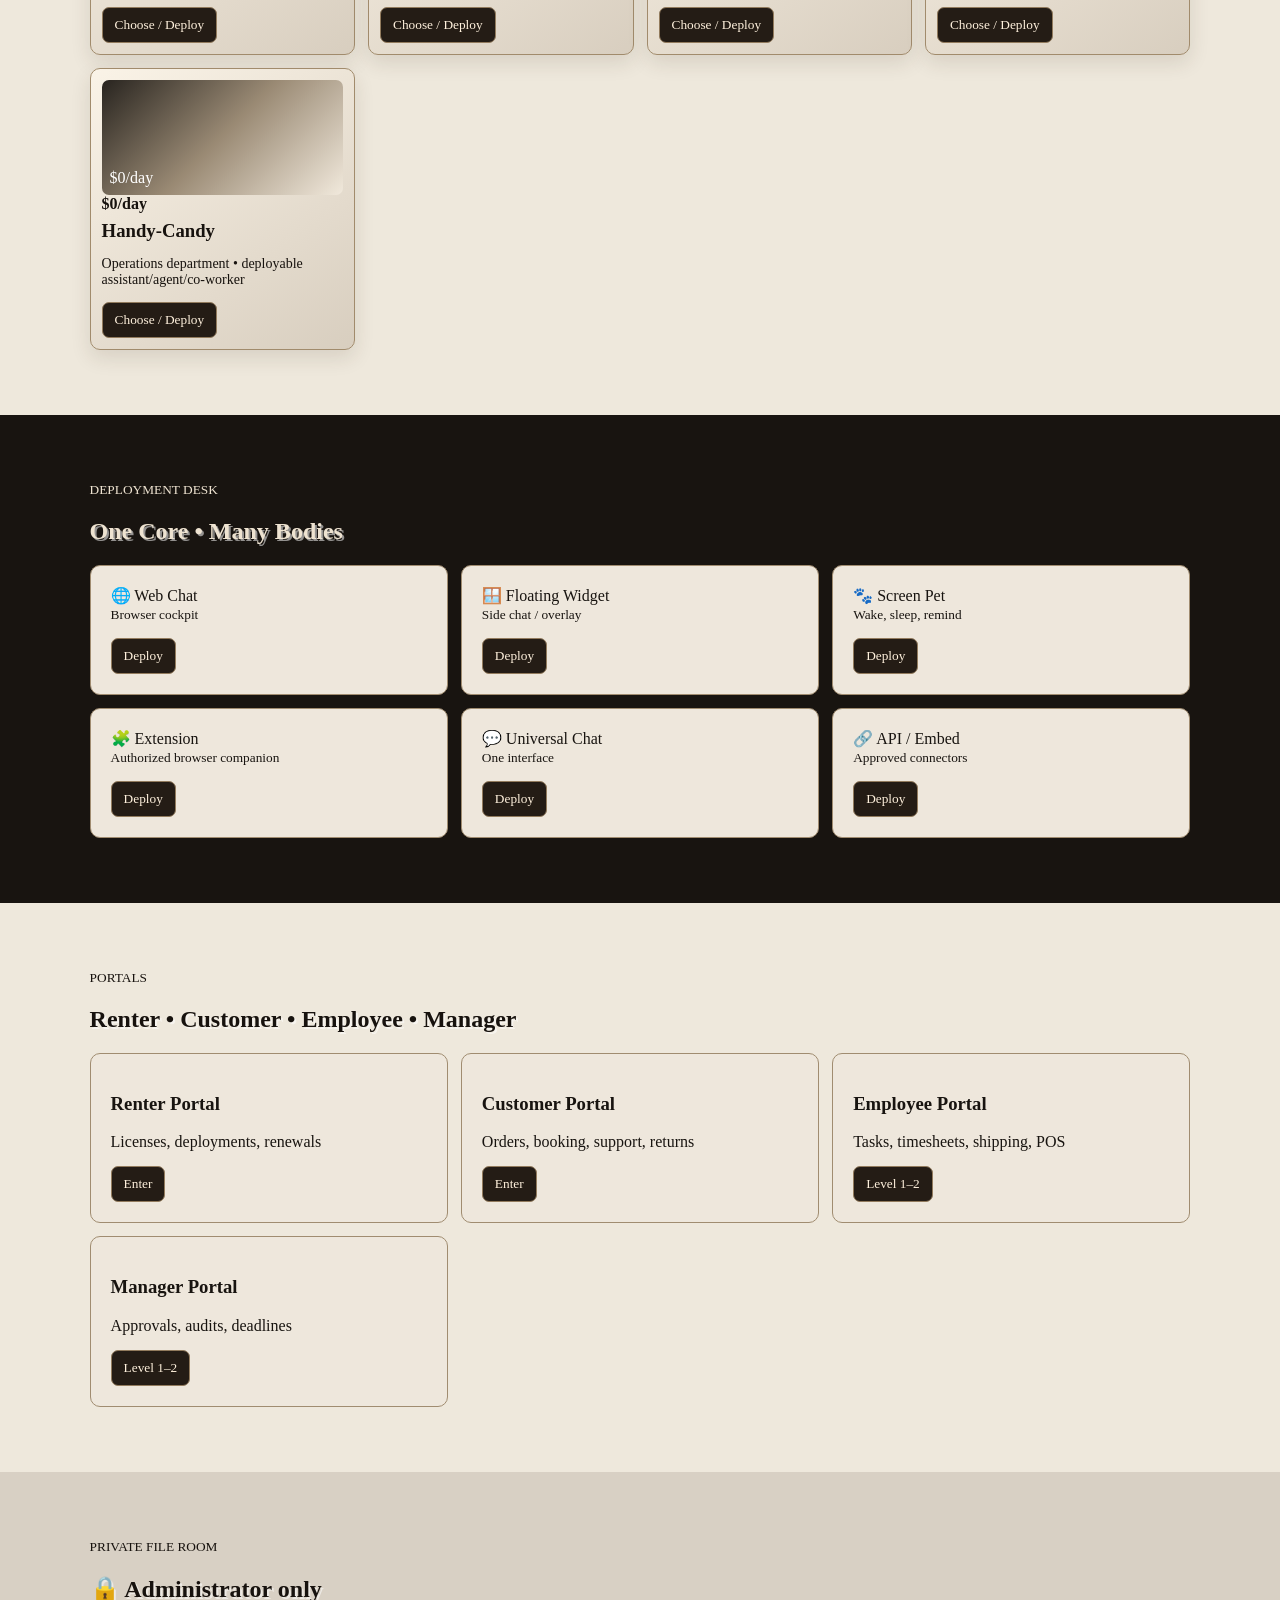
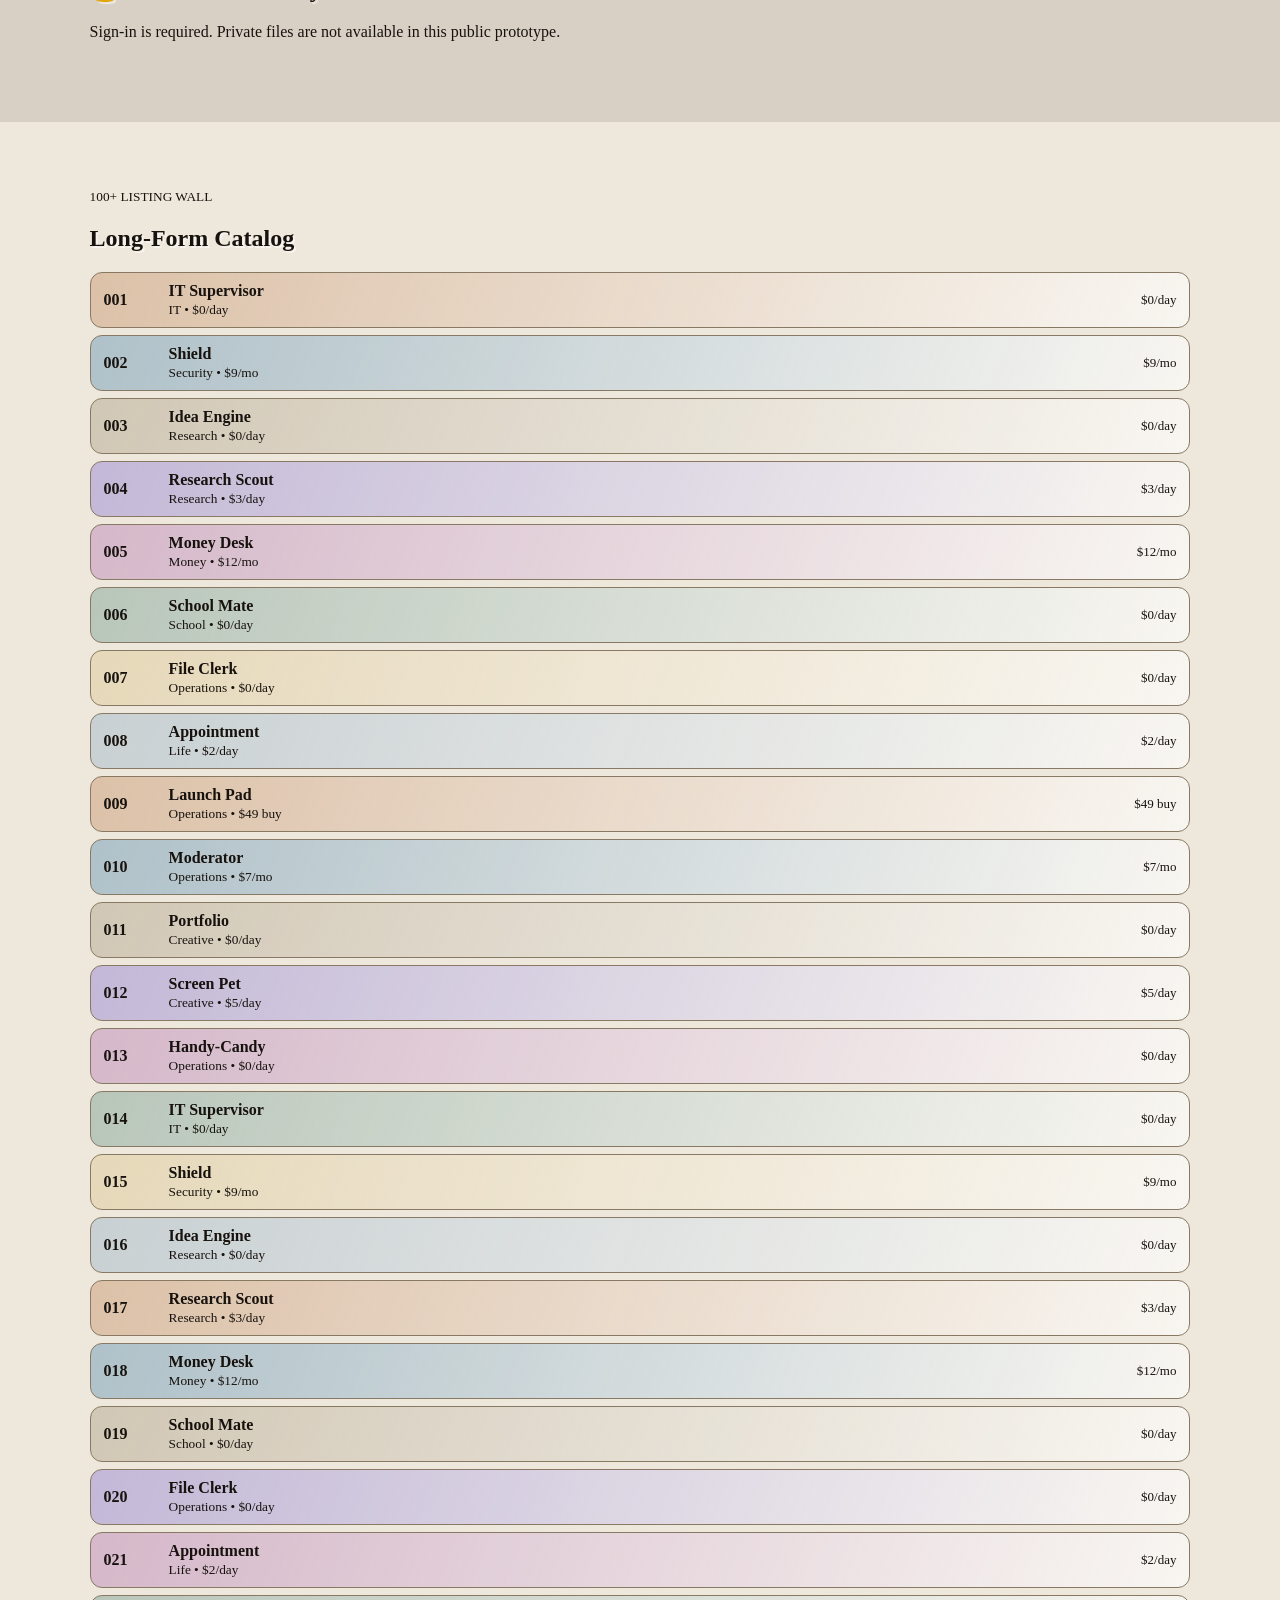
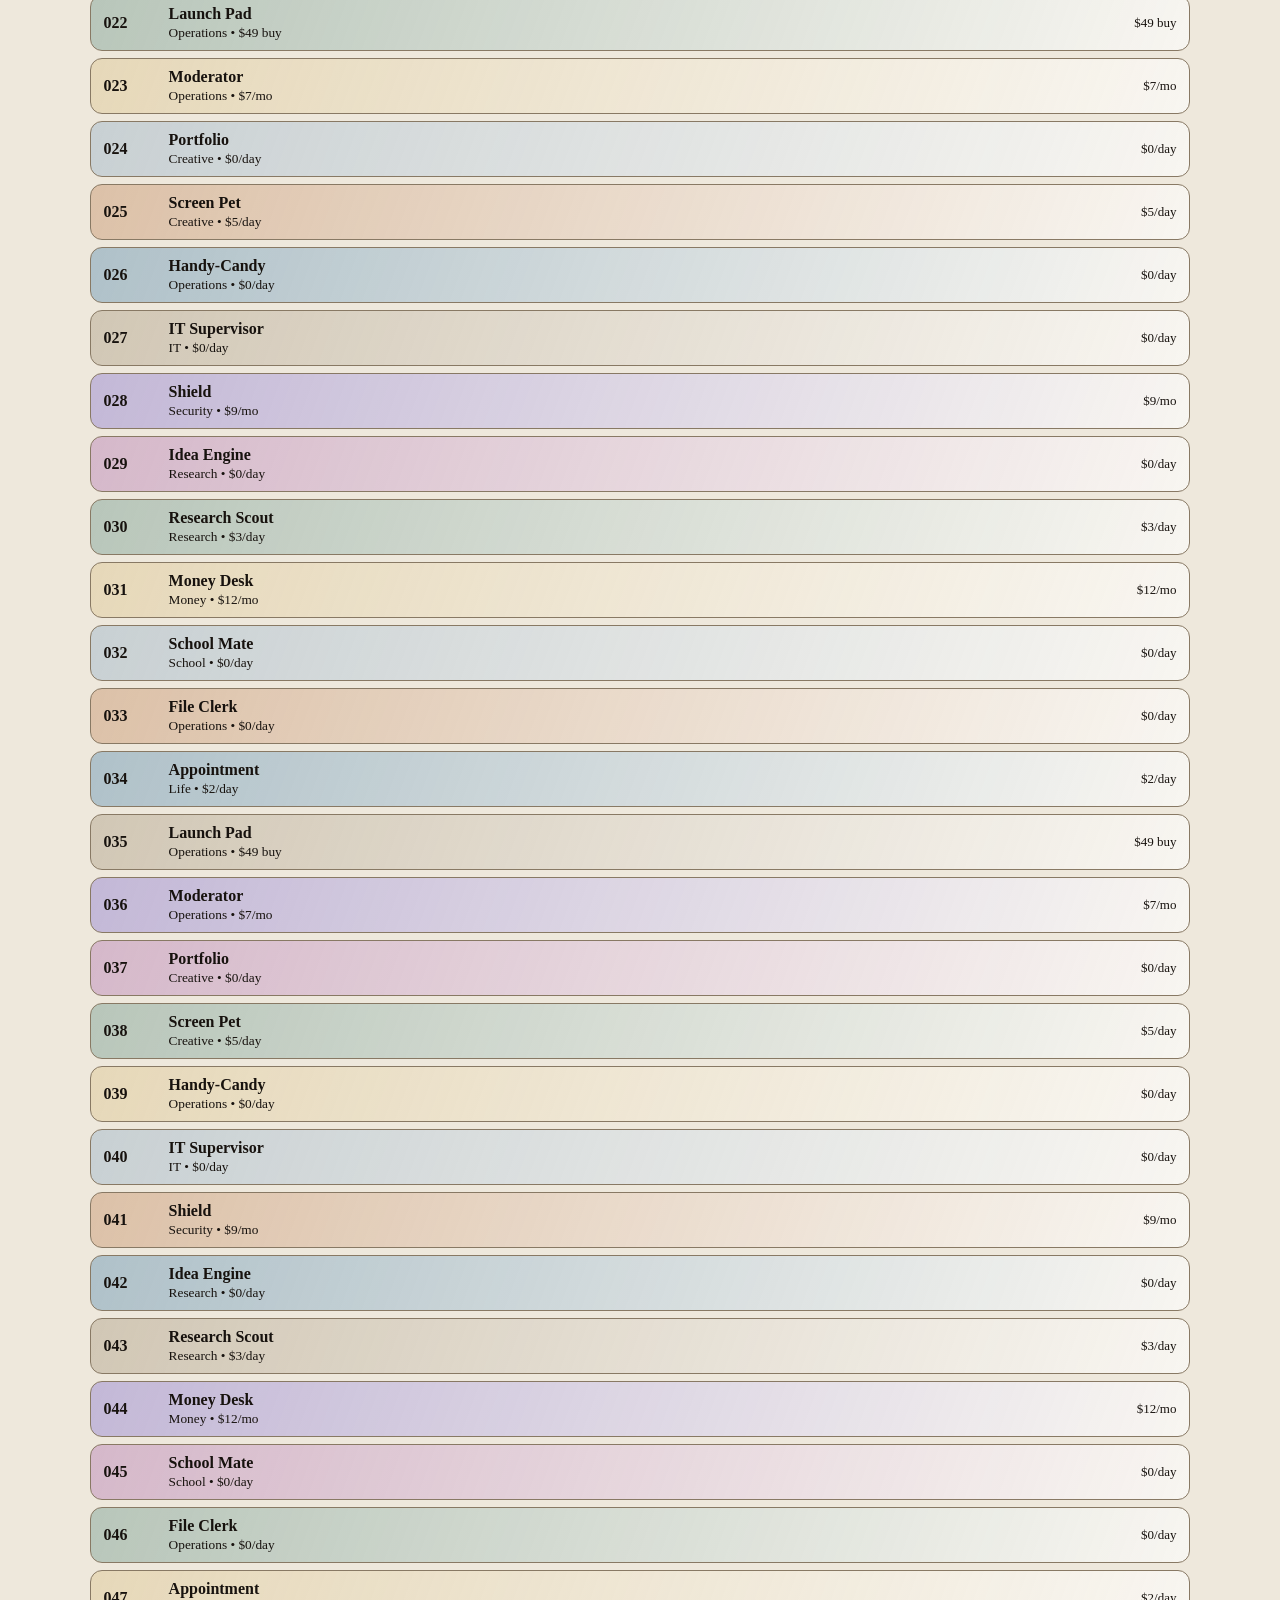
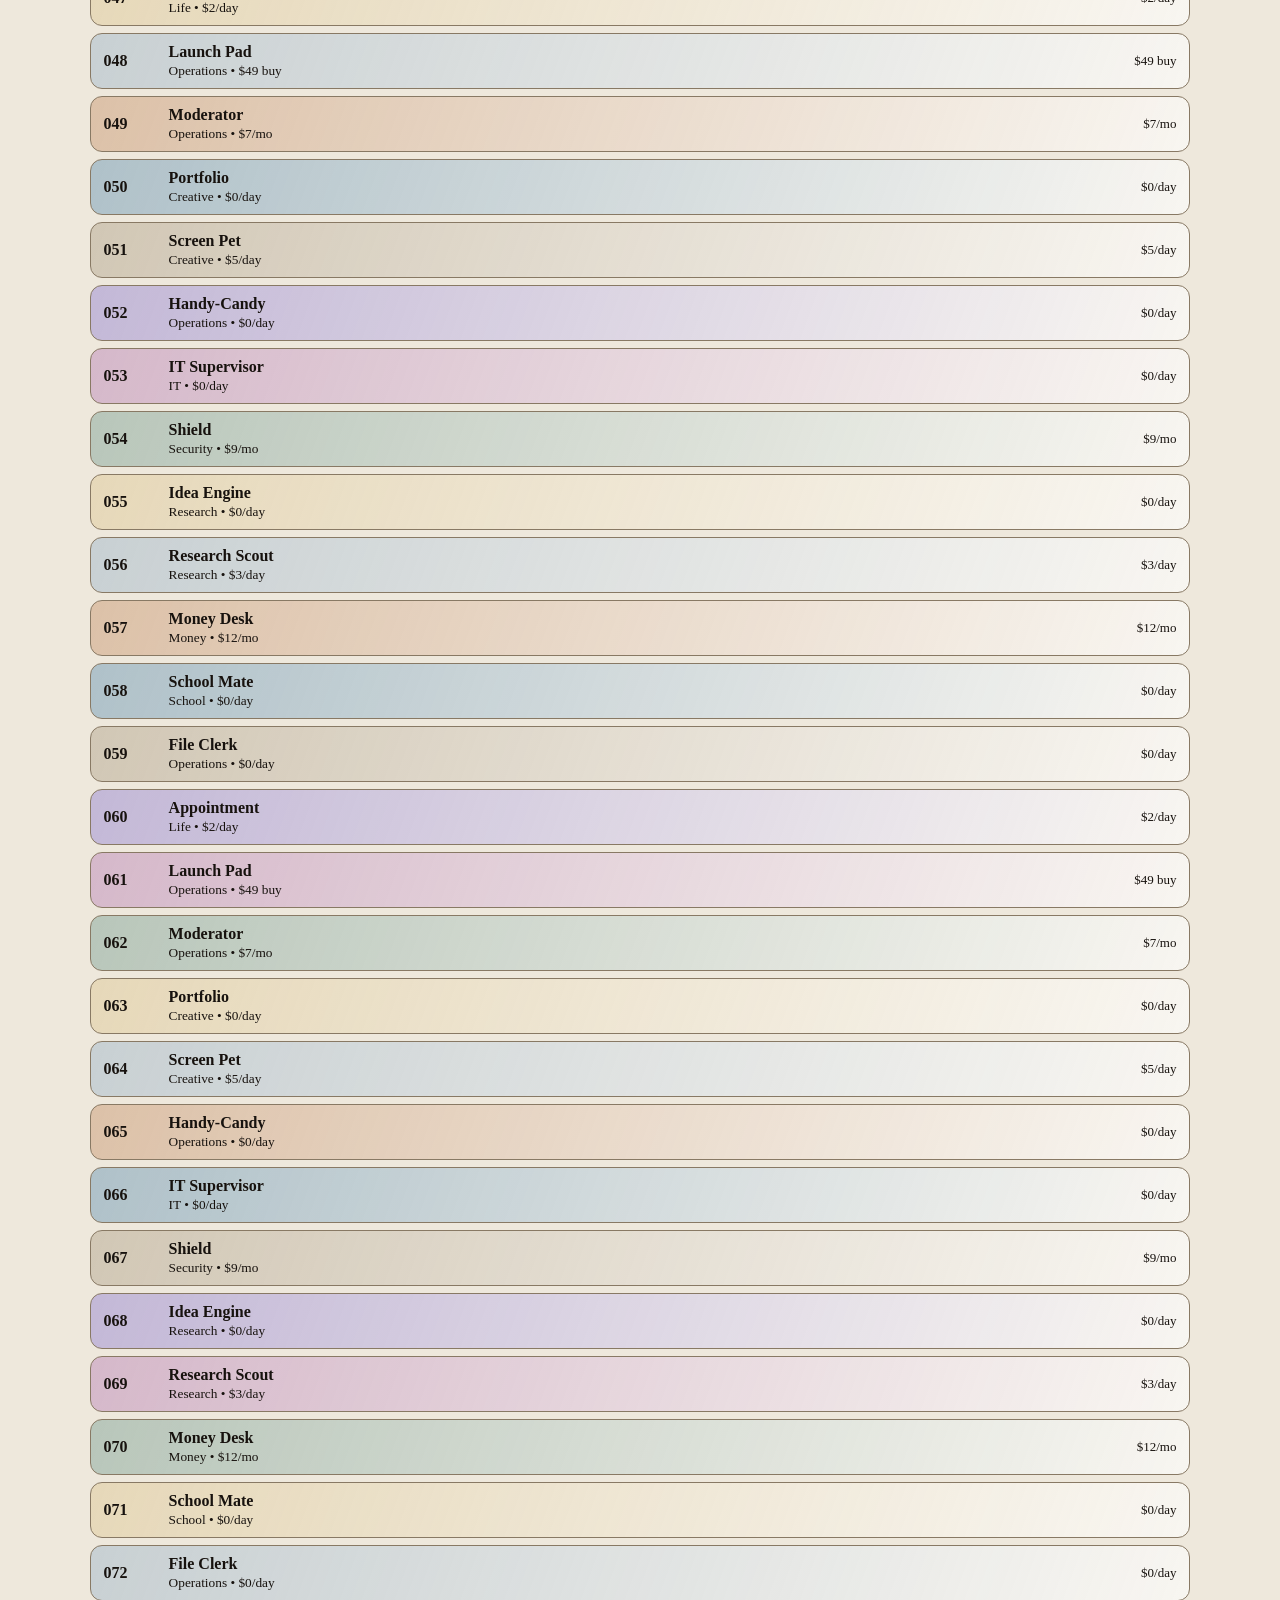
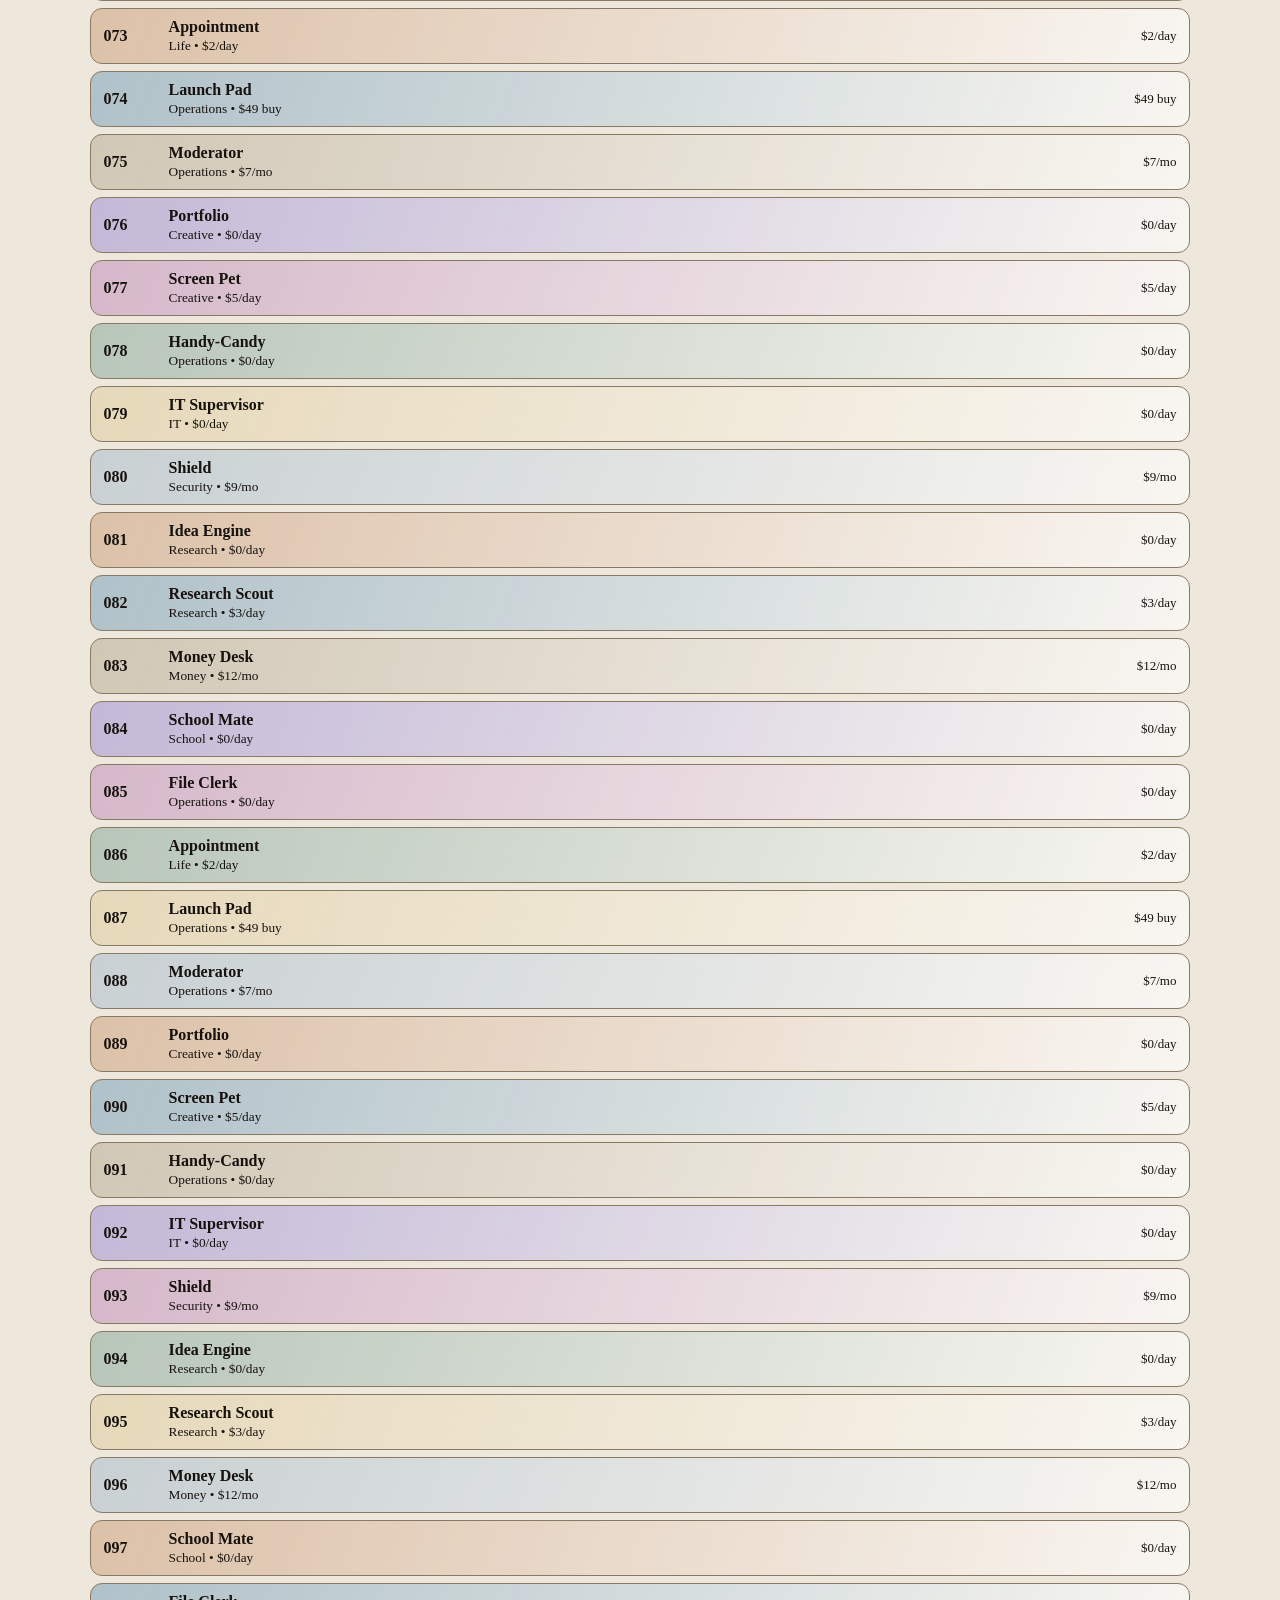
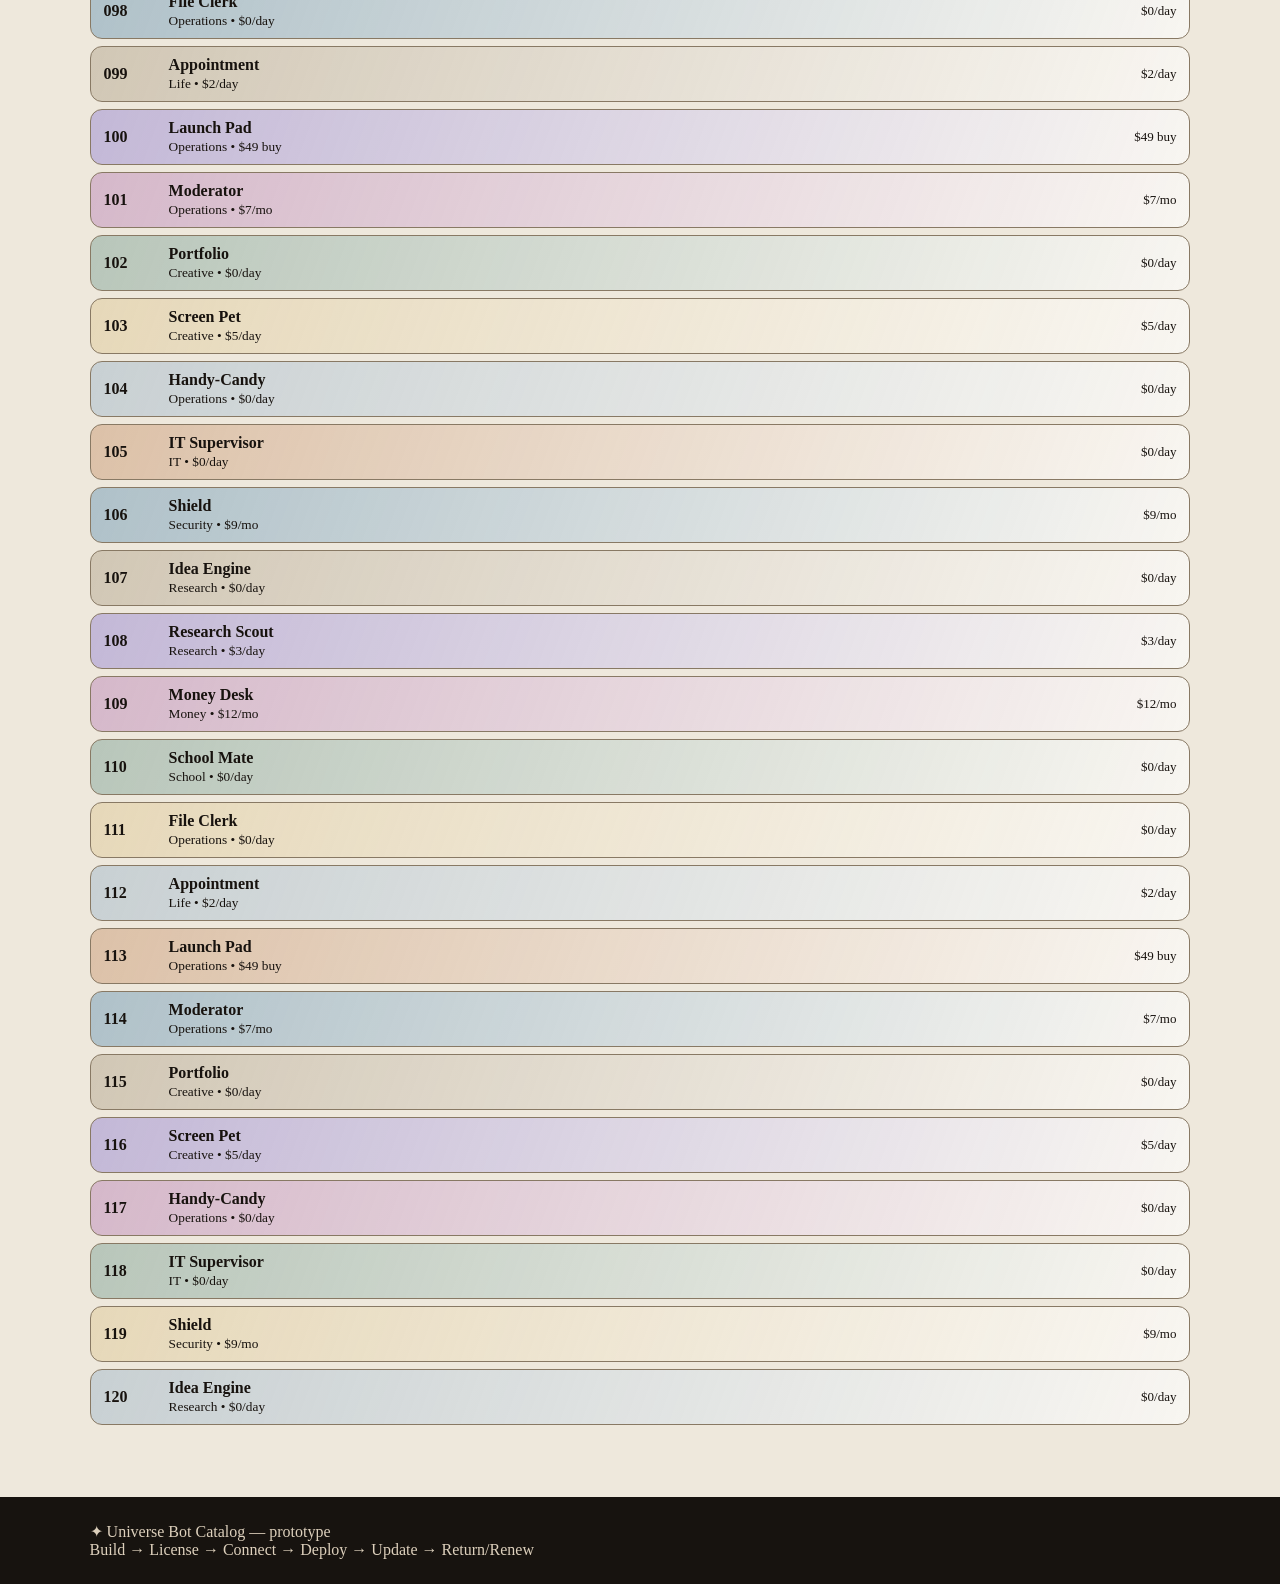
==== commit bfb881fe: "Add approval stages and urgent alert preview" ====
--- a/index.html
+++ b/index.html
@@ -1,5 +1,6 @@
-<!doctype html><html><head><meta charset="utf-8"><meta name="viewport" content="width=device-width,initial-scale=1"><title>Universe Bot Catalog</title><link rel="stylesheet" href="style.css"></head><body>
+<!doctype html><html><head><meta charset="utf-8"><meta name="viewport" content="width=device-width,initial-scale=1"><title>Universe Bot Catalog</title><link rel="stylesheet" href="style.css?v=alerts-1"></head><body>
 <header><b>✦ UNIVERSE BOT ✦</b><nav><a href="#catalog">Catalog</a><a href="#deploy">Deploy</a><a href="#portal">Portals</a></nav><button id="power">⏻ START UP</button></header>
+<details class="alert-inbox"><summary><strong>🔔 Approvals & urgent messages</strong><span class="alert-badge">1 approval</span><span class="alert-badge">1 urgent</span><small>DEMO • Administrator only</small></summary><div class="alert-list"><p class="alert-note">Fictional examples. Real message counts and contents will appear only after administrator sign-in.</p><article><strong>Awaiting approval • Step 2 of 3</strong><p>Source: Handy-Candy agent · Email to Jordan Lee · Fictional 123 Example Street property</p><ol class="approval-steps"><li class="done">1. Draft reviewed</li><li class="current">2. Owner approval pending</li><li>3. Send confirmation</li></ol></article><article><strong>Urgent • Action needed</strong><p>Source: IT Supervisor agent · Demo connection issue</p><small>Check the integration before approving a send.</small></article></div></details>
 <main id="home" class="home-cabinet"><div class="home-heading"><div><small>YOUR STARTUP DESK</small><h1>My Filing Cabinet</h1><p>Tap a square to open its drawer.</p></div><span id="offline-status" role="status"></span></div><div id="home-drawers" class="home-drawers"></div><dialog id="drawer-dialog" class="drawer-dialog" aria-labelledby="drawer-title"><div class="drawer-dialog-head"><h2 id="drawer-title"></h2><button type="button" onclick="document.getElementById('drawer-dialog').close()" aria-label="Close drawer">×</button></div><div id="drawer-links"></div></dialog><div class="home-bookmarks"><h2>My Bookmarks</h2><form id="bookmark-form"><input id="bookmark-label" aria-label="Bookmark name" placeholder="Name" required maxlength="60"><input id="bookmark-url" aria-label="Bookmark URL" placeholder="https://..." type="url" required><button type="submit">Save bookmark</button></form><div id="bookmark-list"></div><small>Bookmarks stay on this device. Do not save passwords or private files here.</small></div></main>
 <section id="documents" class="documents-desk"><small>DOCUMENT DESK</small><h2>Templates • Forms • Signatures</h2><div class="grid"><article><h3>DocuSign</h3><p>Open your signing account.</p><a href="https://account.docusign.com/" target="_blank" rel="noopener noreferrer">Open DocuSign ↗</a></article><article><h3>Templates</h3><p>Reusable letters, agreements, and project documents. Private storage is coming with customer sign-in.</p></article><article><h3>Forms</h3><p>Intake, approvals, applications, and completed forms. Signing will require a connected DocuSign account.</p></article></div></section>
 <section class="hero"><div><small>BOT FRIENDS • AGENTS • TOOLS • ASSETS</small><h1>Welcome, Beautiful.</h1><p>A catalog-style command house for deployable agents, botfriends, workflows, products and digital assets.</p><button onclick="go('catalog')">ENTER CATALOG</button> <button onclick="go('deploy')">DEPLOYMENT DESK</button><p id="status">● System resting</p></div><div class="cylinder"><div>✦<br>TRY • DEPLOY • PLAY<br>✦</div></div></section>
@@ -10,4 +11,4 @@
 <section class="cabinet"><small>PRIVATE FILE ROOM</small><h2>🔒 Administrator only</h2><p>Sign-in is required. Private files are not available in this public prototype.</p></section>
 <section><small>100+ LISTING WALL</small><h2>Long-Form Catalog</h2><div id="listings"></div></section>
 <footer>✦ Universe Bot Catalog — prototype<br>Build → License → Connect → Deploy → Update → Return/Renew</footer>
-<script src="app.js"></script></body></html>
+<script src="app.js?v=admin-lock-1"></script></body></html>
--- a/style.css
+++ b/style.css
@@ -8,3 +8,5 @@
 
 /* One-screen icon launcher; drawer contents open in a modal. */
 .home-cabinet{min-height:100svh}.home-heading h1{font-size:clamp(32px,4vw,52px)}.home-heading p{margin:4px 0 18px}.home-drawers{grid-template-columns:repeat(4,minmax(0,1fr))}.home-tile{aspect-ratio:1;min-height:0;width:100%;background:linear-gradient(145deg,#fff9ef,#d7c7ad);color:#241c15;border:1px solid #ab9270;border-radius:15px;display:flex;flex-direction:column;align-items:center;justify-content:center;gap:12px;text-align:center;font:600 clamp(13px,1.5vw,18px) system-ui,sans-serif;box-shadow:0 5px 15px #39261322}.home-tile:hover,.home-tile:focus-visible{outline:3px solid #866c4a;outline-offset:2px}.home-icon{font-size:clamp(30px,4vw,53px);line-height:1}.drawer-dialog{width:min(450px,calc(100vw - 30px));border:1px solid #ab9270;border-radius:15px;padding:20px;background:#f8f1e5;box-shadow:0 20px 70px #0006}.drawer-dialog::backdrop{background:#17130faa}.drawer-dialog-head{display:flex;justify-content:space-between;gap:10px;align-items:start}.drawer-dialog-head h2{margin:0 0 16px}.drawer-dialog #drawer-links{display:grid;gap:9px}.drawer-dialog #drawer-links button{text-align:left}@media(max-width:600px){.home-cabinet{padding:20px 5%}.home-drawers{grid-template-columns:repeat(3,minmax(0,1fr));gap:9px}.home-tile{gap:5px;padding:7px;font-size:12px;border-radius:12px}.home-icon{font-size:30px}.home-bookmarks{margin-top:16px;padding:13px}.home-bookmarks h2{font-size:20px;margin-bottom:8px}}
+
+.alert-inbox{background:#fff7ea;border-bottom:2px solid #ab9270;font:14px system-ui,sans-serif}.alert-inbox summary{cursor:pointer;display:flex;align-items:center;gap:10px;flex-wrap:wrap;padding:10px 7%;list-style:none}.alert-inbox summary::-webkit-details-marker{display:none}.alert-inbox summary strong{margin-right:auto}.alert-inbox summary small{color:#665847}.alert-badge{background:#ad2828;color:white;border-radius:999px;padding:4px 9px;font-weight:700}.alert-list{padding:0 7% 16px;display:grid;grid-template-columns:1fr 1fr;gap:10px}.alert-note{grid-column:1/-1;margin:0;color:#6a4f31}.alert-list article{border:1px solid #bb9d7b;border-radius:9px;background:#fffdf7;padding:12px}.alert-list article p{margin:7px 0}.approval-steps{display:flex;flex-wrap:wrap;gap:6px;margin:10px 0 0;padding:0;list-style:none}.approval-steps li{border:1px solid #aa9c87;border-radius:20px;padding:5px 8px;color:#665e52}.approval-steps .done{background:#e0eadb;color:#345f32}.approval-steps .current{background:#fff0c4;color:#68470a;border-color:#b98021;font-weight:700}@media(max-width:600px){.alert-inbox summary{padding:10px 5%}.alert-list{grid-template-columns:1fr;padding:0 5% 15px}}
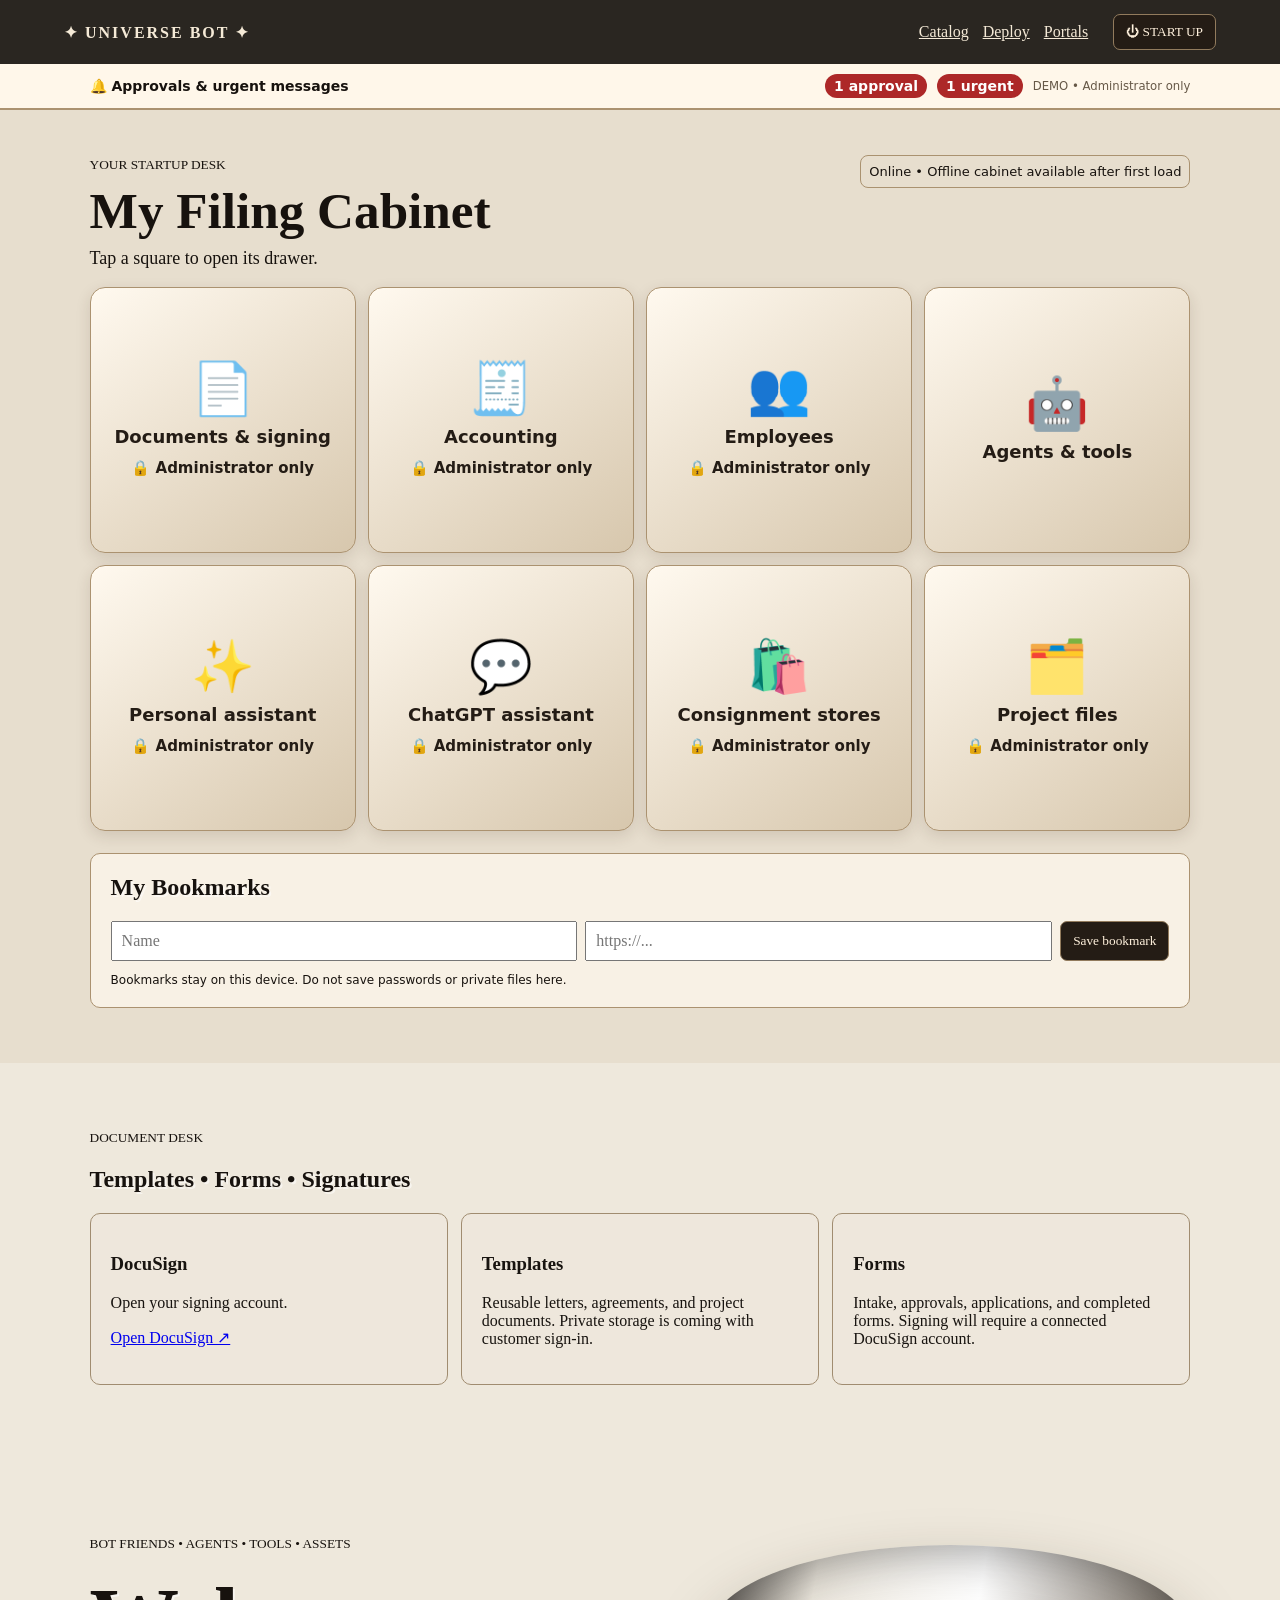
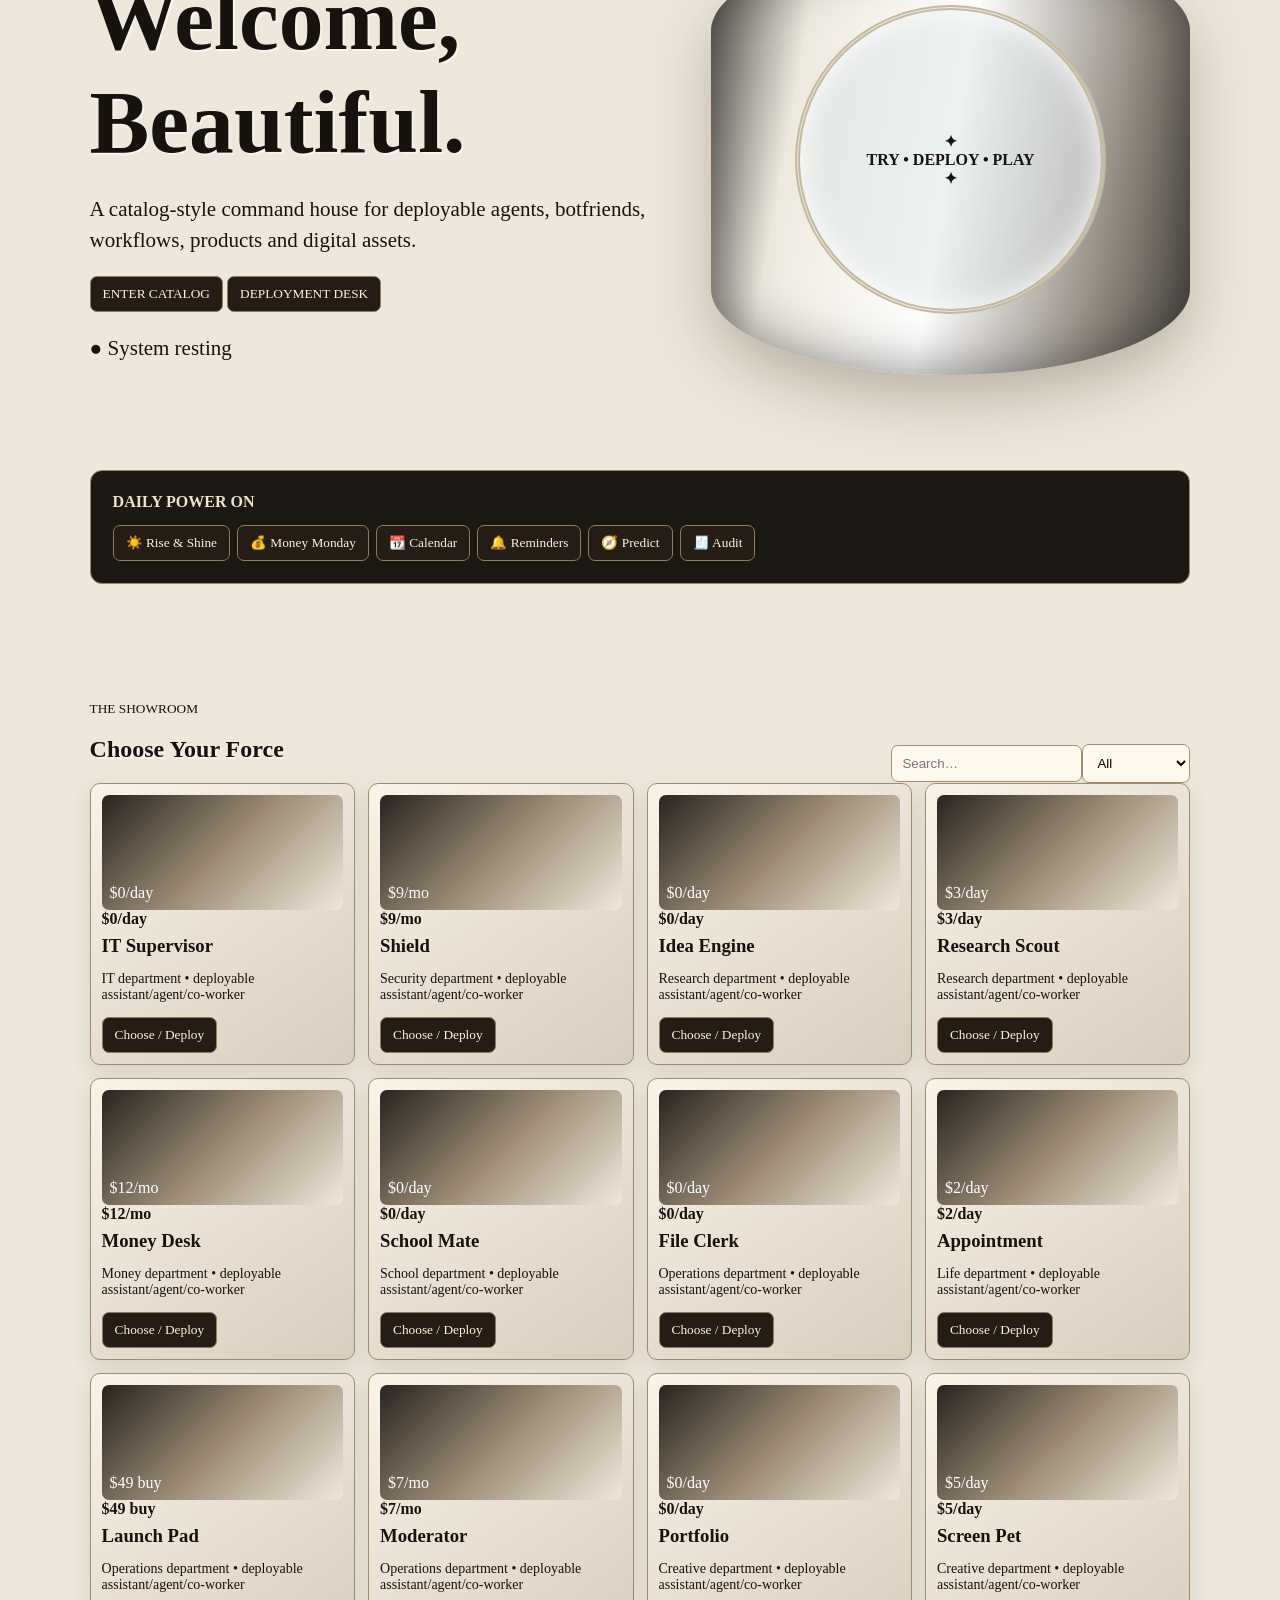
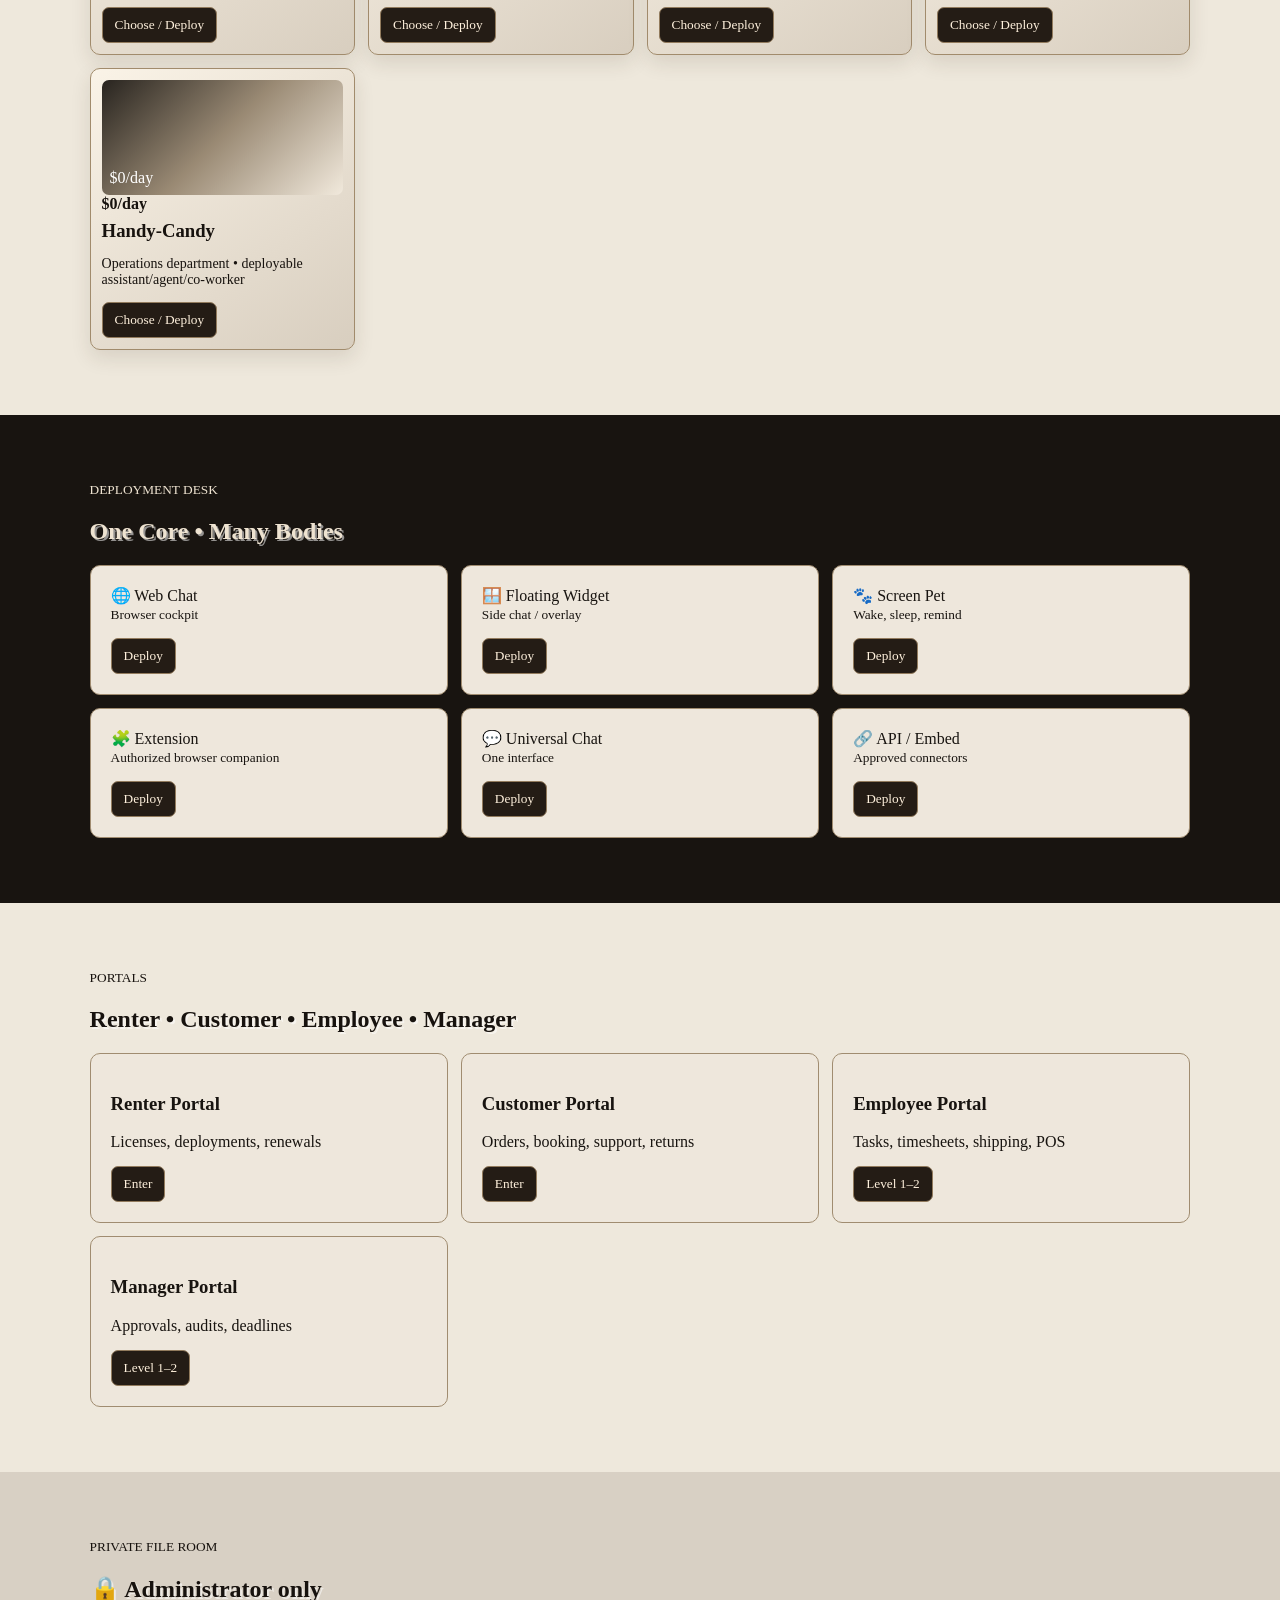
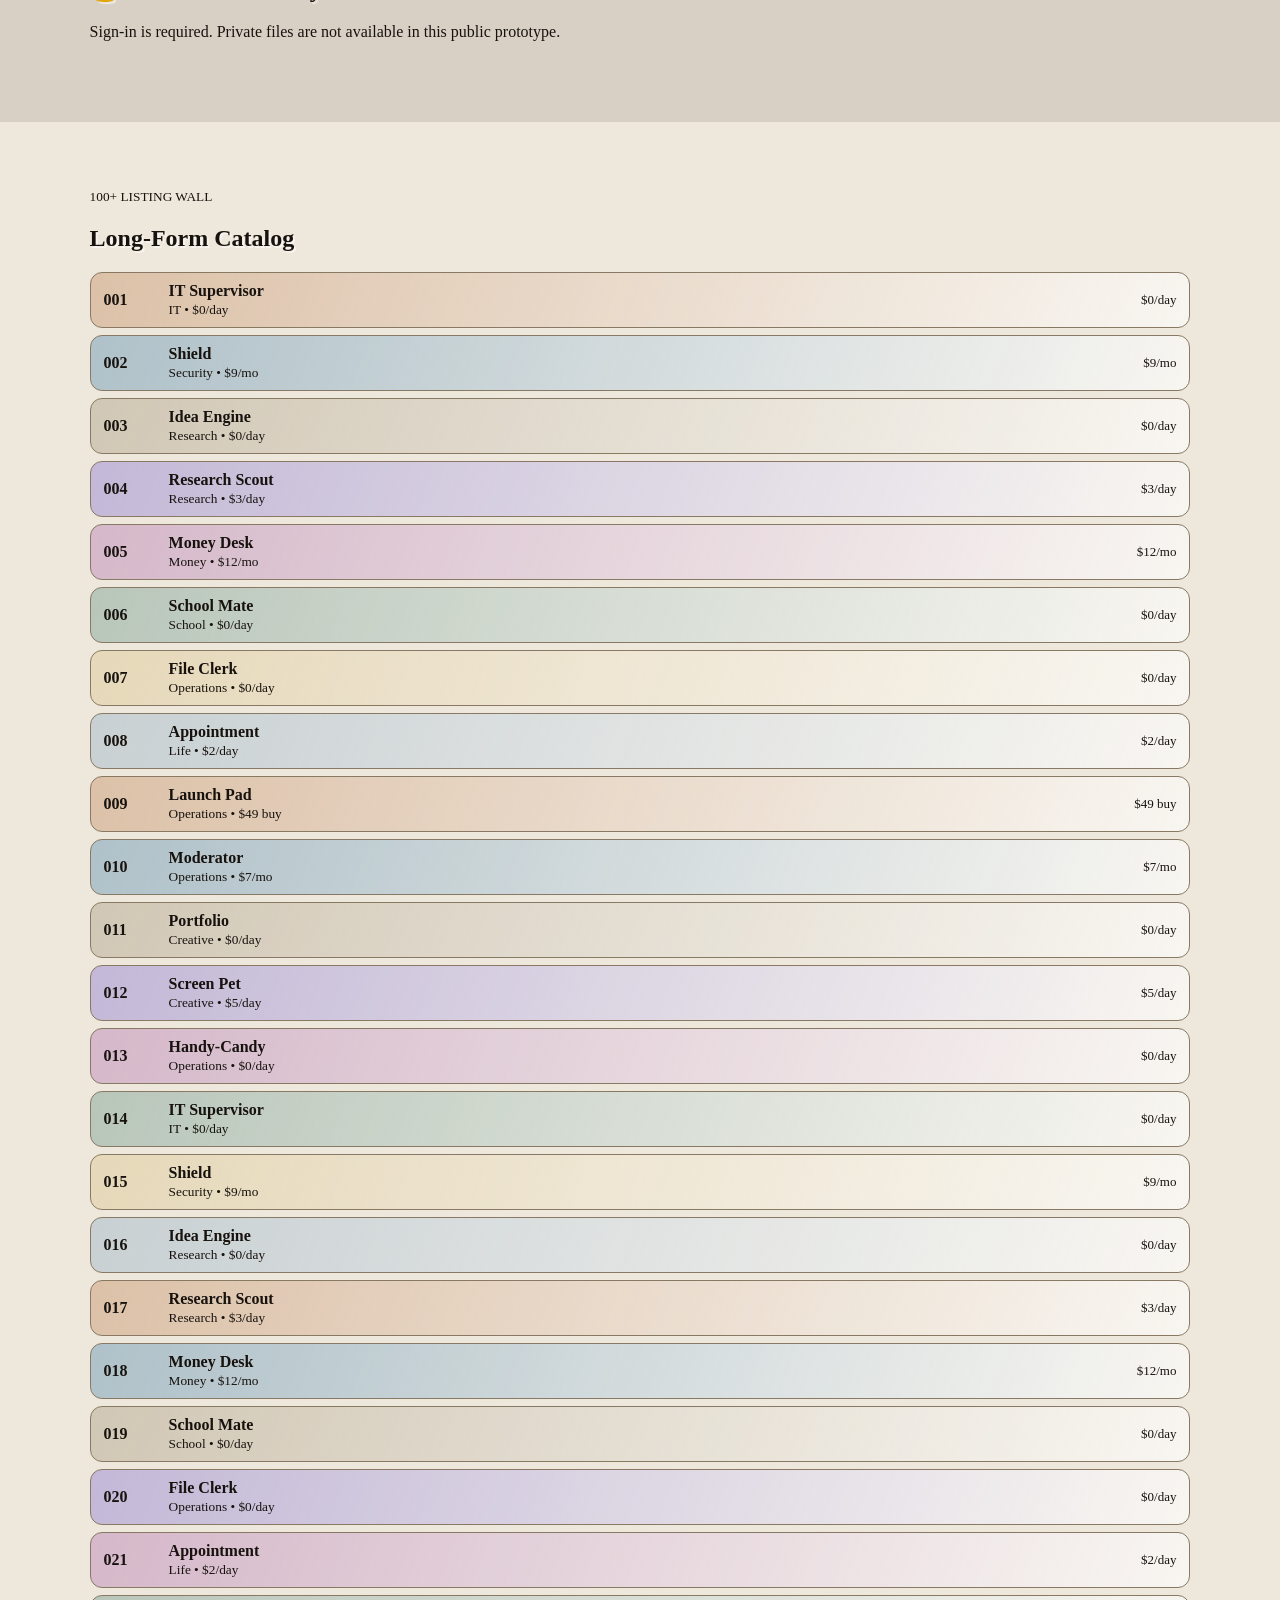
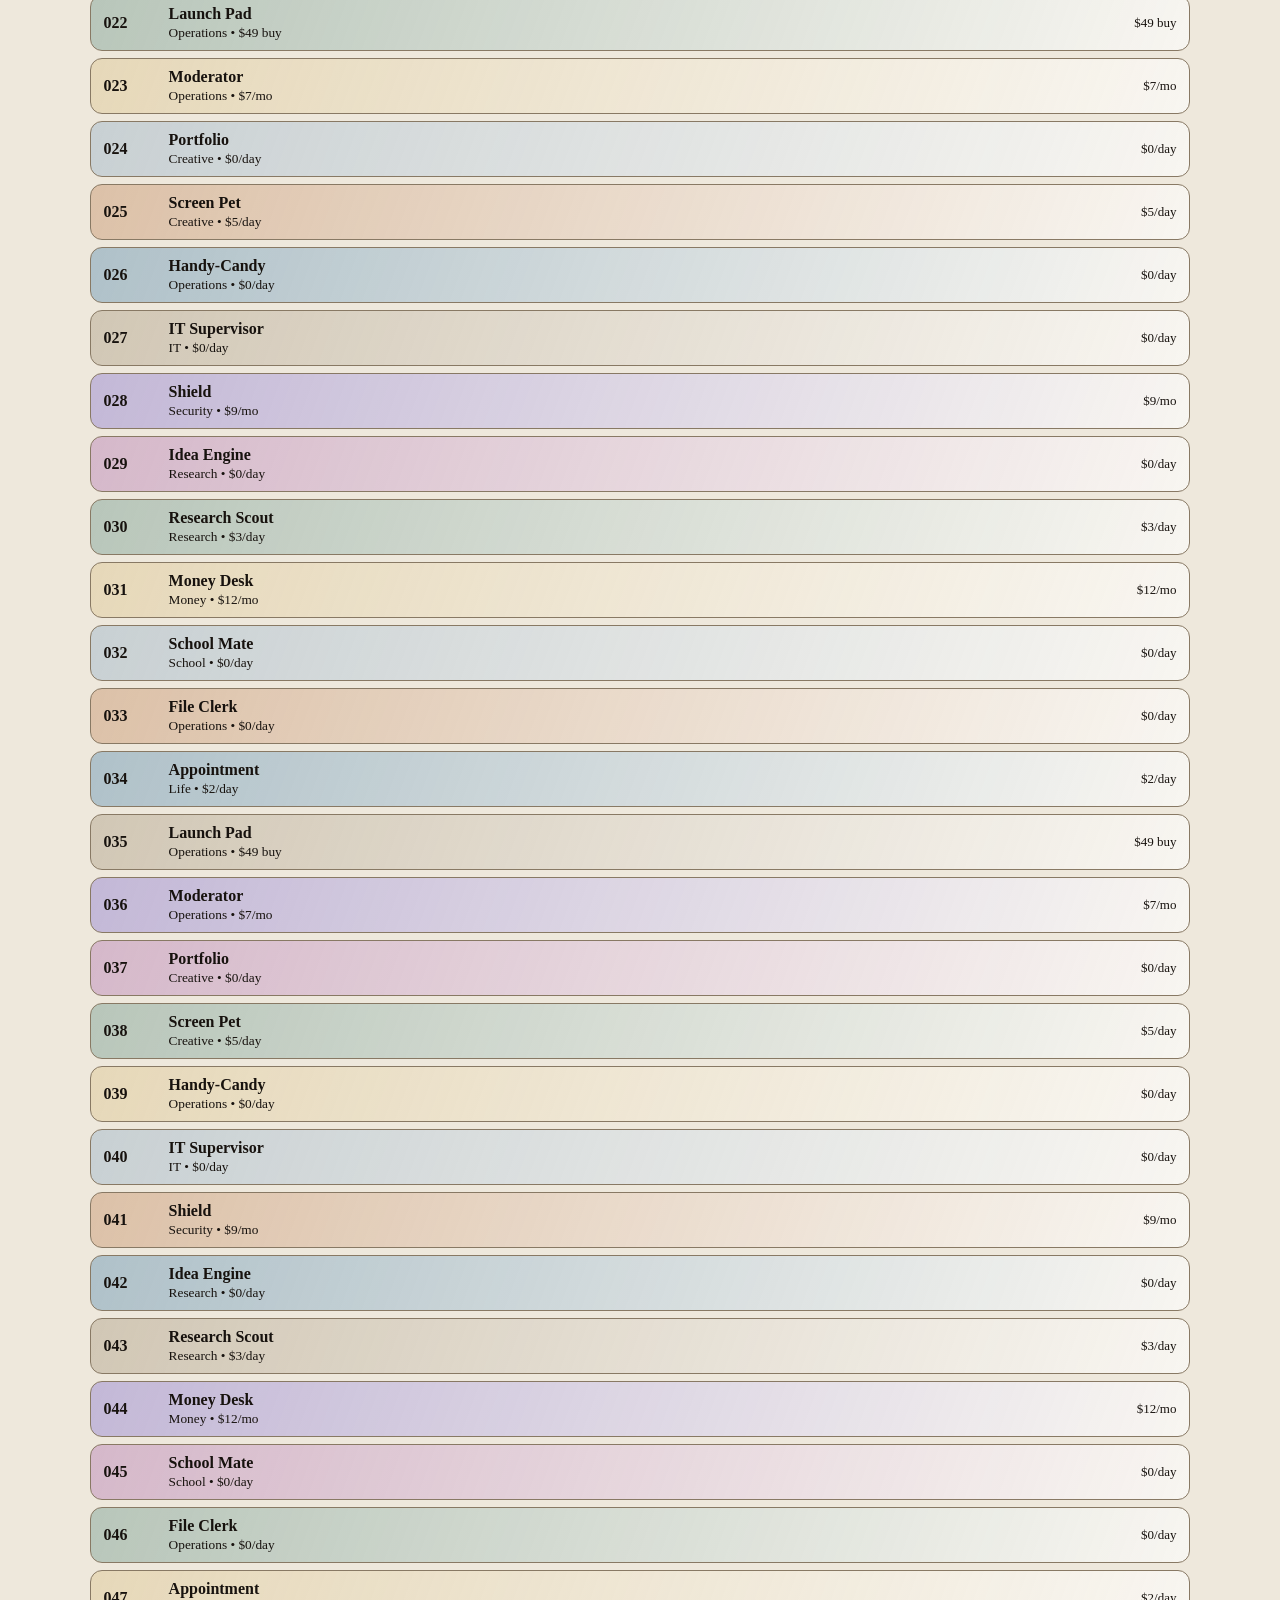
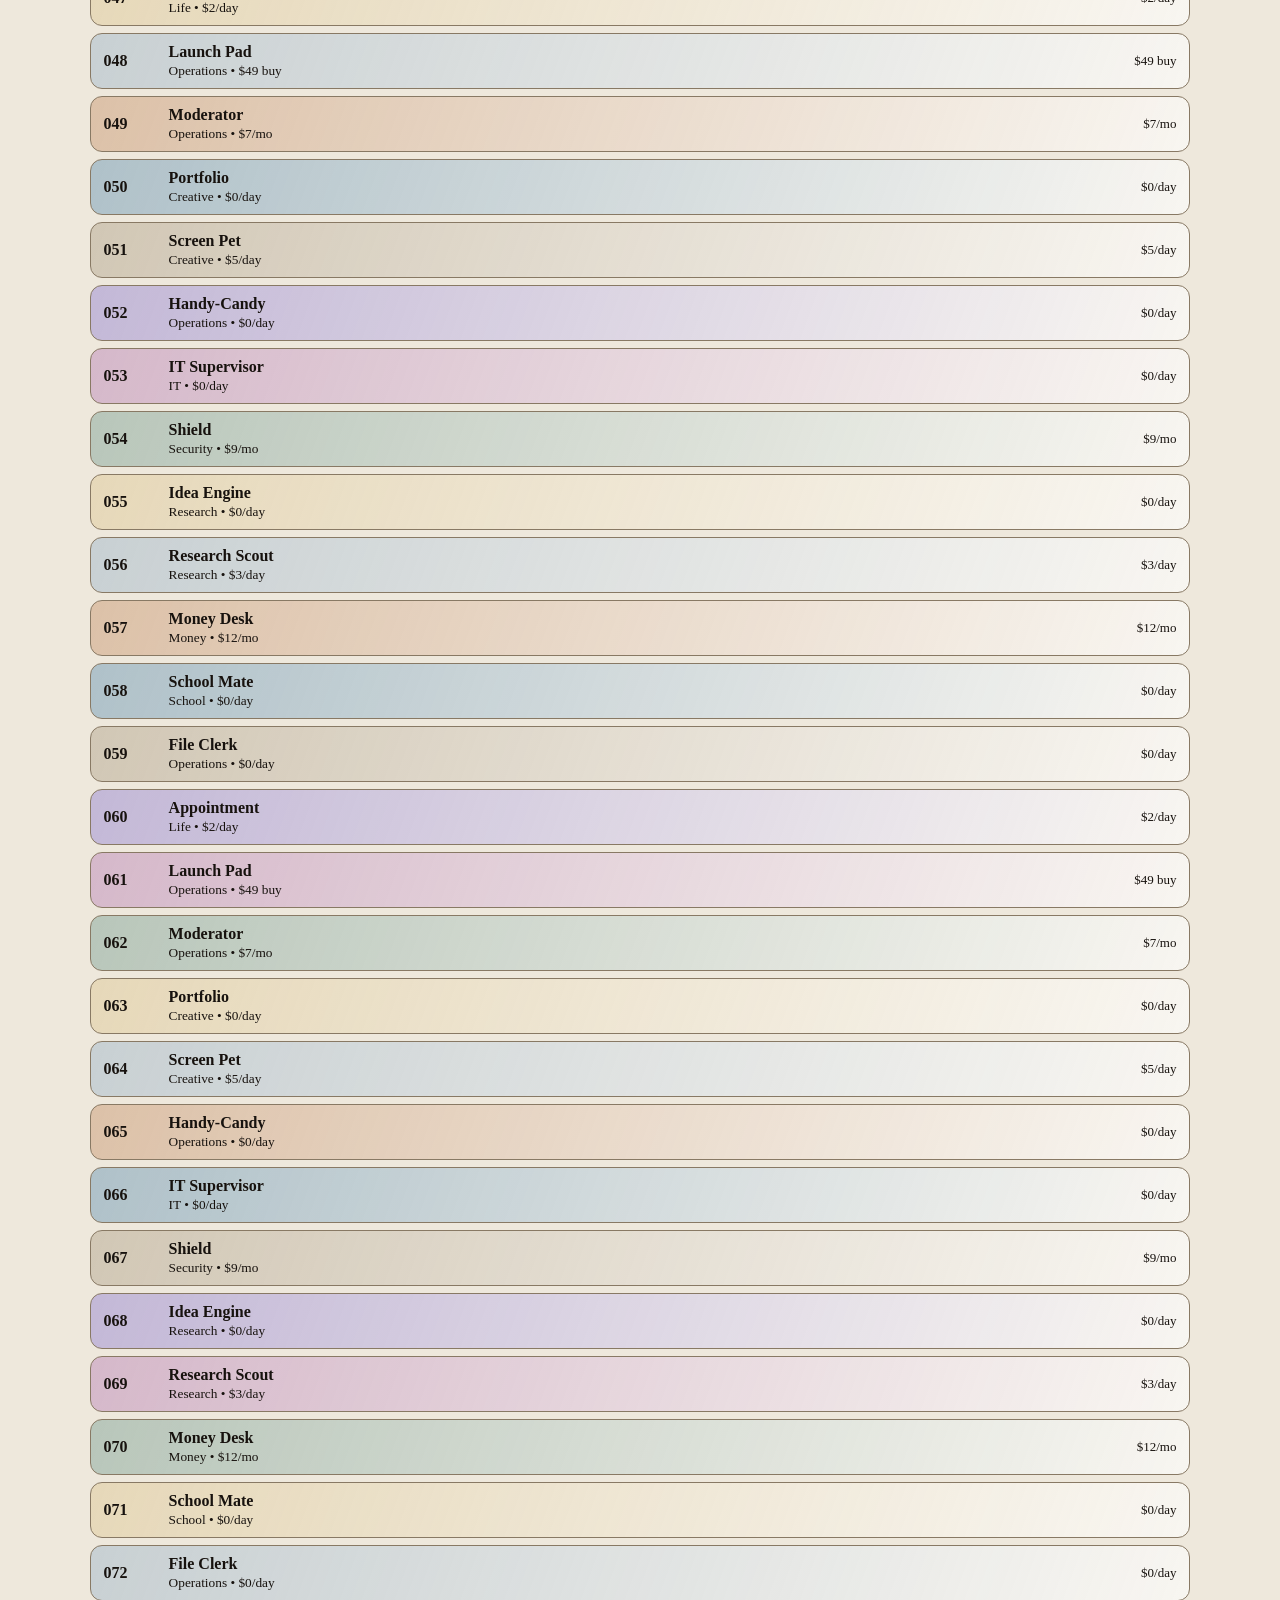
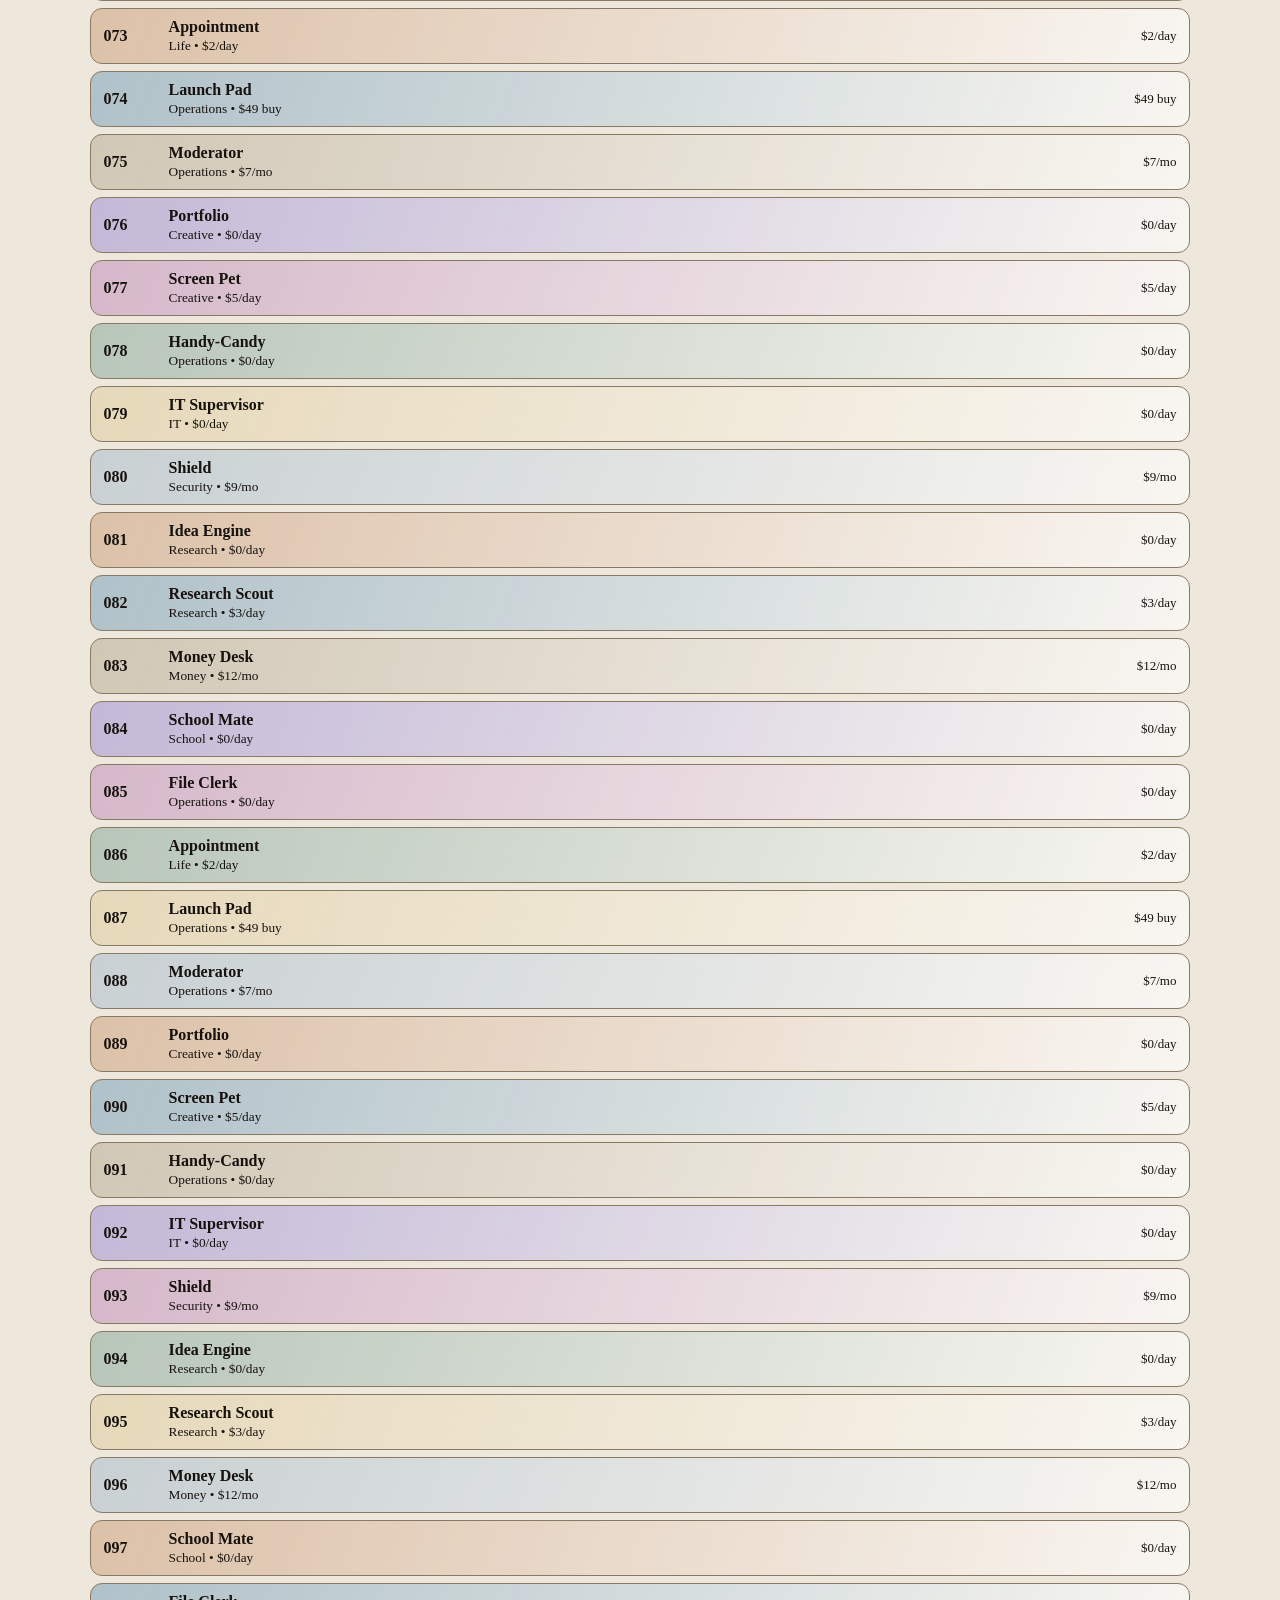
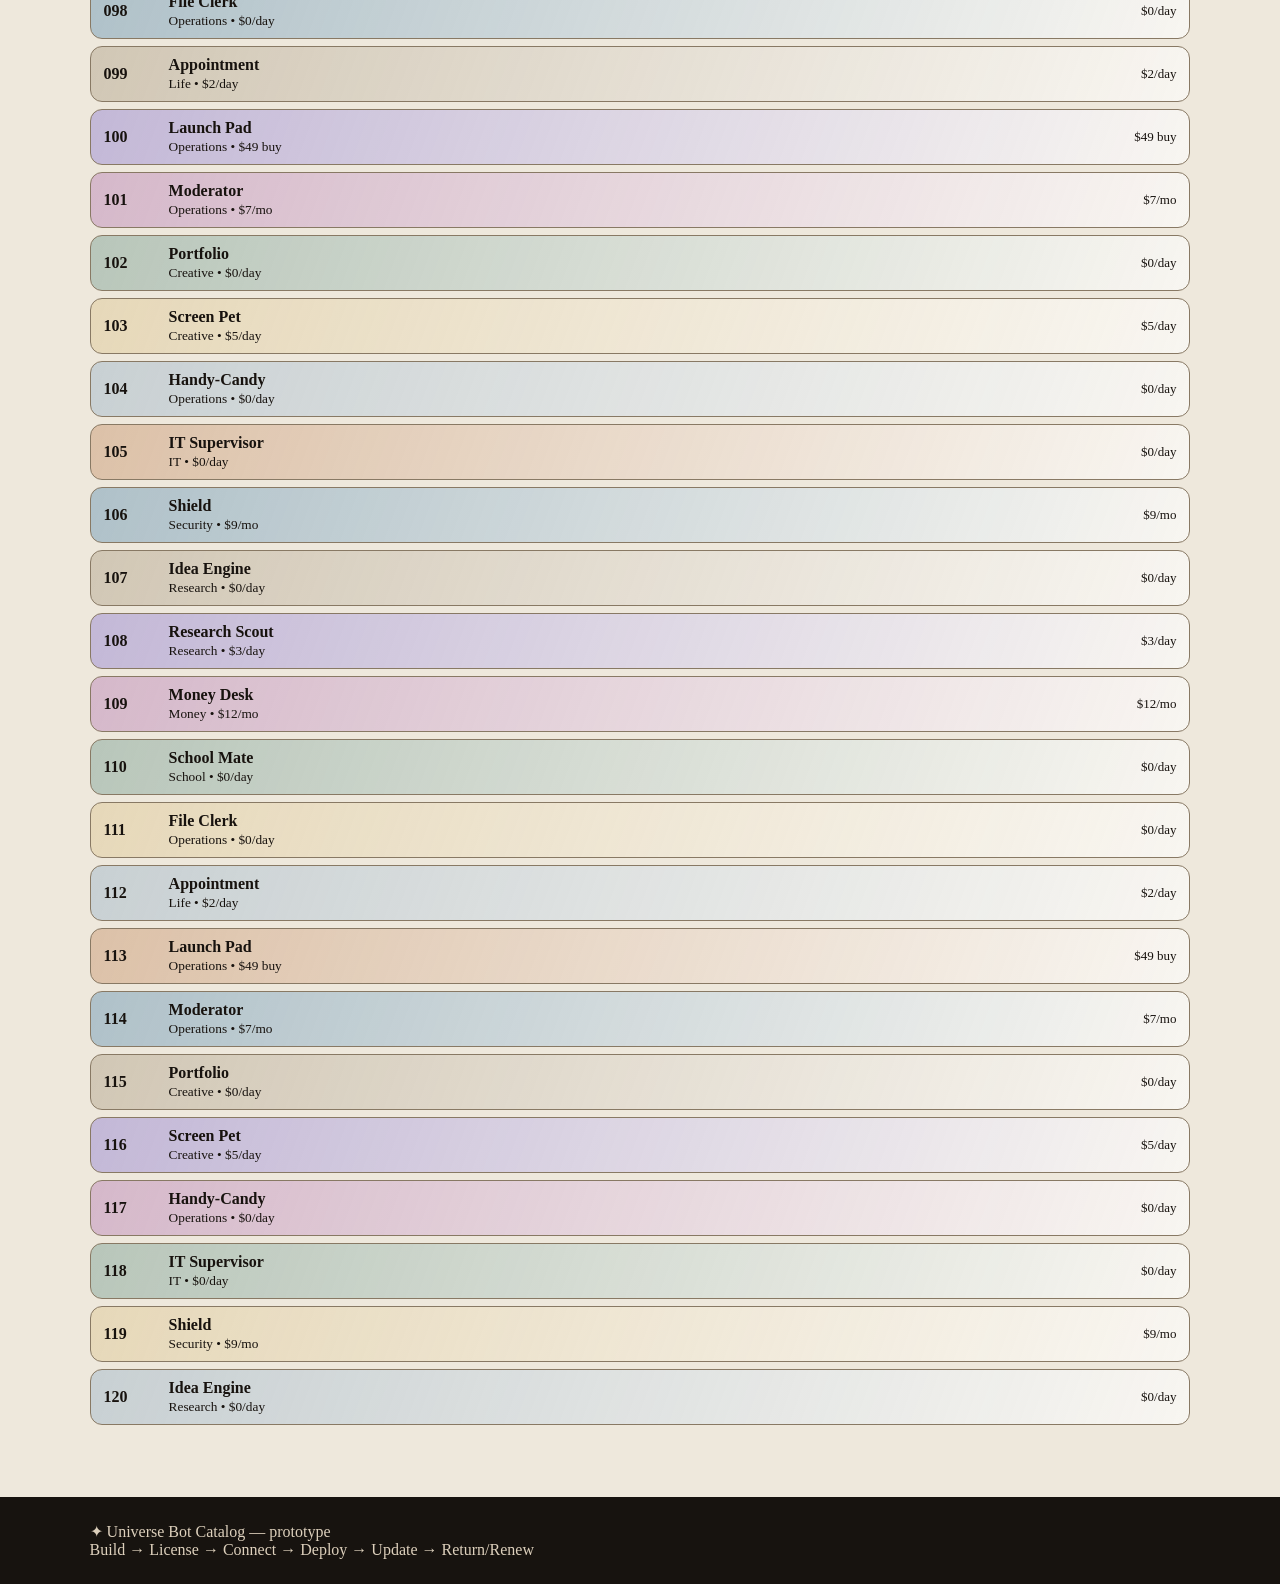
==== commit 4e171f7f: "Name consignment stores correctly" ====
--- a/index.html
+++ b/index.html
@@ -11,4 +11,4 @@
 <section class="cabinet"><small>PRIVATE FILE ROOM</small><h2>🔒 Administrator only</h2><p>Sign-in is required. Private files are not available in this public prototype.</p></section>
 <section><small>100+ LISTING WALL</small><h2>Long-Form Catalog</h2><div id="listings"></div></section>
 <footer>✦ Universe Bot Catalog — prototype<br>Build → License → Connect → Deploy → Update → Return/Renew</footer>
-<script src="app.js?v=admin-lock-1"></script></body></html>
+<script src="app.js?v=consignment-1"></script></body></html>
